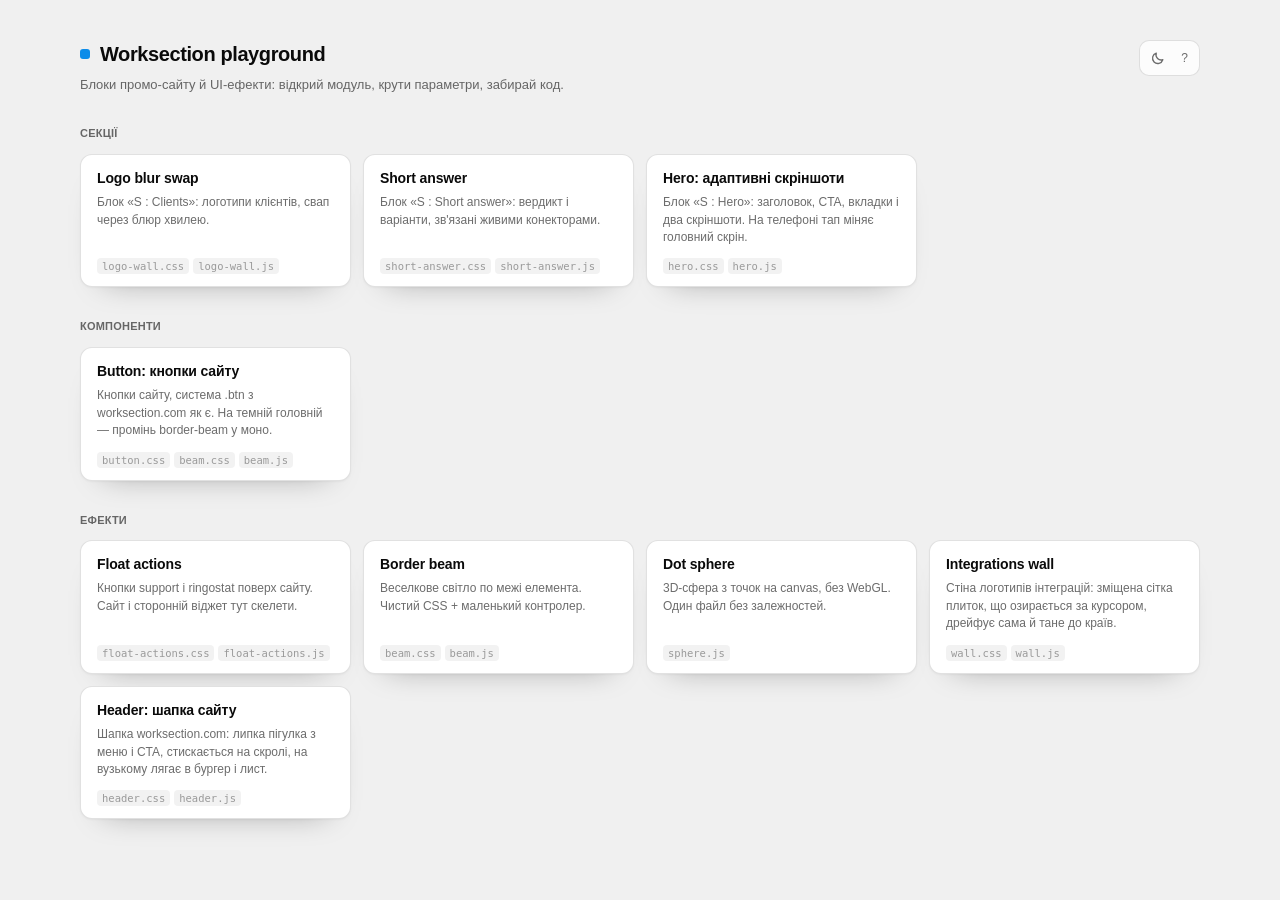
==== index.html @ 89362862 "Header: the wordmark actually gets Work Sans header.css has asked for it all along — the wordmark is" ====
<!doctype html>
<html lang="uk">
<head>
<meta charset="utf-8">
<meta name="viewport" content="width=device-width, initial-scale=1">
<title>Worksection playground</title>
<link rel="stylesheet" href="playground/shell.css">
<!-- Work Sans 600: the wordmark in the header module is set in it (--sh-font-brand).
     Loaded as print, then switched to all, so the webfont never blocks first paint. -->
<link rel="preconnect" href="https://fonts.googleapis.com">
<link rel="preconnect" href="https://fonts.gstatic.com" crossorigin>
<link rel="stylesheet" media="print" onload="this.media='all'"
      href="https://fonts.googleapis.com/css2?family=Work+Sans:wght@600&display=swap">
<script>
  // theme before first paint: the saved choice, else the system one
  try { document.documentElement.dataset.theme = localStorage.getItem('ws-playground:theme') ? JSON.parse(localStorage.getItem('ws-playground:theme')) : (matchMedia('(prefers-color-scheme: dark)').matches ? 'dark' : 'light'); }
  catch (e) { document.documentElement.dataset.theme = 'light'; }
</script>

<!-- the modules: exactly the files a site would load -->
<link rel="stylesheet" href="logo-wall/logo-wall.css">
<link rel="stylesheet" href="short-answer/short-answer.css">
<link rel="stylesheet" href="float-actions/float-actions.css">
<link rel="stylesheet" href="border-beam/beam.css">
<link rel="stylesheet" href="site-button/button.css">
<link rel="stylesheet" href="hero-section/hero.css">
<link rel="stylesheet" href="site-header/header.css">
<link rel="stylesheet" href="integrations-wall/wall.css">
</head>
<body>

<!-- home: the catalogue of modules; a module view hides it -->
<section class="home" id="home" hidden>
  <header class="home__head">
    <div>
      <span class="home__brand"><i class="mark"></i>Worksection playground</span>
      <p class="home__sub">Блоки промо-сайту й UI-ефекти: відкрий модуль, крути параметри, забирай код.</p>
    </div>
  </header>
  <div id="catalog">
    <section class="home__group" data-kind="section"><h2>Секції</h2><div class="home__grid"></div></section>
    <section class="home__group" data-kind="component"><h2>Компоненти</h2><div class="home__grid"></div></section>
    <section class="home__group" data-kind="effect"><h2>Ефекти</h2><div class="home__grid"></div></section>
  </div>
</section>

<!-- the top row over the stage: crumb on the left, tool pill in the middle, actions on the right.
     One flexible row at every width: the middle pill takes whatever the sides leave. -->
<div class="topbar" id="topbar">

<!-- crumb: back to the catalogue and a quick switch -->
<div class="crumb" id="crumb">
  <button type="button" class="crumb__home" id="btn-home" title="Каталог (H)" aria-label="Каталог">
    <svg class="i" viewBox="0 0 16 16"><path d="M2.5 7.5 8 2.5l5.5 5v6h-4v-4h-3v4h-4z"/></svg>
  </button>
  <button type="button" class="crumb__title" id="crumb-title" aria-haspopup="menu" aria-expanded="false"><span id="crumb-label"></span><svg class="i" viewBox="0 0 16 16"><path d="m4.5 6.5 3.5 3.5 3.5-3.5"/></svg></button>
  <div class="crumb__menu" id="crumb-menu" role="menu" hidden></div>
</div>

<!-- stage toolbar: one element, moved into whichever stage is on screen -->
<div class="tb" id="toolbar">
  <div class="tb__group">
    <button type="button" id="tb-play" title="Пауза / далі (Space)" aria-label="Пауза">
      <svg class="i" data-icon="pause" viewBox="0 0 16 16"><path d="M4.5 3v10M11.5 3v10"/></svg>
      <svg class="i" data-icon="play" viewBox="0 0 16 16"><path d="M4.5 3v10l8-5z"/></svg>
    </button>
  </div>
  <div class="tb__group" id="tb-rates" title="Швидкість анімацій ([ і ]). Паузи між циклами не змінюються"></div>
  <span class="tb__sep"></span>
  <span class="tb__badge" id="tb-width-badge" hidden title="Ширина рамки: введи число, тягни за краї або обери пресет"><input id="tb-width-in" type="text" inputmode="numeric" autocomplete="off" aria-label="Ширина рамки, px"> px<small hidden>auto</small></span>
  <div class="tb__group" id="tb-width" hidden></div>
  <span class="tb__sep" id="tb-width-sep" hidden></span>
  <div class="tb__group" id="tb-zooms" title="Масштаб (Z)"></div>
  <div class="tb__group">
    <button type="button" id="tb-grid" title="Сітка 8 px (G)" aria-label="Сітка"><svg class="i" viewBox="0 0 16 16"><path d="M2 5.5h12M2 10.5h12M5.5 2v12M10.5 2v12"/></svg></button>
    <button type="button" id="tb-guides" title="Центральні напрямні (L)" aria-label="Напрямні"><svg class="i" viewBox="0 0 16 16"><path d="M8 1.5v13M1.5 8h13"/><circle cx="8" cy="8" r="2.5"/></svg></button>
  </div>
  <span class="tb__fps" id="tb-fps" title="Кадрів за секунду і час кадру">— fps</span>
</div>

<div class="actions" id="actions">
  <button type="button" class="only-desktop" id="btn-panel" title="Сховати або показати панель (\)" aria-label="Панель">
    <svg class="i" viewBox="0 0 16 16"><rect x="1.5" y="2.5" width="13" height="11" rx="2"/><path d="M10 2.5v11"/></svg>
  </button>
  <button type="button" id="btn-theme" title="Світла або темна тема (T)" aria-label="Тема">
    <svg class="i" data-icon="sun" viewBox="0 0 16 16"><circle cx="8" cy="8" r="3"/><path d="M8 1v2M8 13v2M1 8h2M13 8h2M3 3l1.4 1.4M11.6 11.6 13 13M3 13l1.4-1.4M11.6 4.4 13 3"/></svg>
    <svg class="i" data-icon="moon" viewBox="0 0 16 16"><path d="M13.5 10A6 6 0 0 1 6 2.5a6 6 0 1 0 7.5 7.5z"/></svg>
  </button>
  <button type="button" id="btn-help" title="Клавіші (?)" aria-label="Клавіші">?</button>
</div>

</div><!-- /.topbar -->

<!-- keyboard cheat-sheet, pinned under the top row -->
<div class="help" id="help" hidden>
  <h3>Клавіші</h3>
  <dl>
    <dt><kbd class="k">Space</kbd></dt><dd>пауза / далі</dd>
    <dt><kbd class="k">[</kbd> <kbd class="k">]</kbd></dt><dd>повільніше / швидше</dd>
    <dt><kbd class="k">G</kbd></dt><dd>сітка 8 px</dd>
    <dt><kbd class="k">L</kbd></dt><dd>центральні напрямні</dd>
    <dt><kbd class="k">Z</kbd></dt><dd>масштаб 50 / 100 / 200 %</dd>
    <dt><kbd class="k">C</kbd></dt><dd>код</dd>
    <dt><kbd class="k">\</kbd></dt><dd>сховати панель</dd>
    <dt><kbd class="k">T</kbd></dt><dd>тема</dd>
    <dt><kbd class="k">H</kbd></dt><dd>каталог</dd>
    <dt><kbd class="k">1</kbd>…<kbd class="k">9</kbd></dt><dd>модулі</dd>
    <dt><kbd class="k">Esc</kbd></dt><dd>закрити</dd>
  </dl>
</div>

<!-- one .app per module, built by the shell -->
<div id="views"></div>

<!-- code drawer, shared by every module -->
<div class="drawer" id="drawer" hidden>
  <div class="drawer__backdrop" data-drawer-close></div>
  <div class="drawer__sheet" role="dialog" aria-modal="true" aria-label="Код блоку">
    <div class="drawer__head">
      <div class="tabs" id="drawer-tabs"></div>
      <div class="drawer__actions">
        <button type="button" id="drawer-copy">Скопіювати</button>
        <button type="button" data-drawer-close aria-label="Закрити">✕</button>
      </div>
    </div>
    <pre class="code" id="drawer-code"></pre>
    <div class="drawer__foot">
      <span id="drawer-files"></span>
      <span class="legend" id="drawer-legend" hidden><i></i>відрізняється від дефолтів</span>
      <a id="drawer-readme" target="_blank" rel="noopener">README ↗</a>
    </div>
  </div>
</div>

<script src="playground/shell.js"></script>

<!-- the modules themselves, then their playground definitions -->
<script src="logo-wall/logo-wall.js"></script>
<script src="logo-wall/playground.js"></script>
<script src="short-answer/short-answer.js"></script>
<script src="short-answer/playground.js"></script>
<script src="float-actions/float-actions.js"></script>
<script src="float-actions/playground.js"></script>
<script src="border-beam/beam.js"></script>
<script src="border-beam/playground.js"></script>
<script src="dot-sphere/sphere.js"></script>
<script src="dot-sphere/playground.js"></script>
<script src="integrations-wall/wall.js"></script>
<script src="integrations-wall/playground.js"></script>
<script src="hero-section/hero.js"></script>
<script src="hero-section/playground.js"></script>
<script src="site-header/header.js"></script>
<script src="site-header/playground.js"></script>
<script src="site-button/playground.js"></script>
</body>
</html>
---- playground/shell.css ----
/* ==========================================================================
   Playground shell. Nothing here ships with a module: the modules only know
   their own css/js, the shell only knows the contract in playground/shell.js.

   Visual language after Toolcraft (pixel-point/toolcraft, MIT): a full-bleed
   stage, a glass panel floating over it, thin 1 px sliders with a square
   thumb, 11 px uppercase section titles with their own reset, a floating
   tool pill, actions pinned to the bottom of the panel.
   ========================================================================== */

:root {
  --bg: oklch(0.985 0 0); --fg: oklch(0.145 0 0); --canvas: oklch(0.955 0 0);
  --panel: oklch(1 0 0); --glass: oklab(1 0 0 / .78); --panel-2: oklab(0.145 0 0 / .05); --panel-3: oklab(0.145 0 0 / .09);
  --line: oklab(0.145 0 0 / .12); --line-2: oklab(0.145 0 0 / .24);
  --text: oklch(0.145 0 0); --on-text: oklch(0.985 0 0); --muted: oklab(0.145 0 0 / .6); --faint: oklab(0.145 0 0 / .38);
  --accent: #0c8ce9; --warn: #b45309; --bad: #d23f3f;
  --code-bg: oklch(0.985 0 0); --code-fg: oklch(0.25 0 0); --code-hi: #fff3c4;
  --toolbar-h: 36px; --panel-w: 300px; --gutter: 12px; --radius: 10px;
  --blur: blur(40px) saturate(1.5);
  font-family: "Inter", -apple-system, BlinkMacSystemFont, "Segoe UI", Roboto, sans-serif;
  color-scheme: light;
}
:root[data-theme="dark"] {
  --bg: oklch(0.145 0 0); --fg: oklch(0.985 0 0); --canvas: oklch(0.08 0 0);
  --panel: oklch(0.26 0 0); --primary: oklab(0.985 0 0 / .12); --primary-line: oklab(0.985 0 0 / .18); --glass: oklab(0.26 0 0 / .86); --panel-2: oklab(0.985 0 0 / .05); --panel-3: oklab(0.985 0 0 / .09);
  --line: oklab(0.985 0 0 / .14); --line-2: oklab(0.985 0 0 / .26);
  --text: oklch(0.985 0 0); --on-text: oklch(0.145 0 0); --muted: oklab(0.985 0 0 / .6); --faint: oklab(0.985 0 0 / .38);
  --accent: #0c8ce9; --warn: #f0a04b; --bad: #ff6b6b;
  --code-bg: oklch(0.17 0 0); --code-fg: oklch(0.85 0 0); --code-hi: rgba(240, 170, 60, .18);
  --primary-fg: var(--text); --primary-hover: oklab(0.985 0 0 / .18);
  color-scheme: dark;
}
* { box-sizing: border-box; }
html, body { height: 100%; }
body { margin: 0; background: var(--bg); color: var(--text); font-size: 12px; line-height: 1.4; overflow: hidden; -webkit-font-smoothing: antialiased; }
/* shell primitives stop at the frame: a module's own buttons, links and inputs keep their look */
a:where(:not(.frame *)) { color: var(--accent); }
svg.i { width: 14px; height: 14px; fill: none; stroke: currentColor; stroke-width: 1.5; stroke-linecap: round; stroke-linejoin: round; display: block; flex: none; }
[hidden] { display: none !important; }

/* --- shared primitives --- */
button:where(:not(.frame *)) {
  display: inline-flex; align-items: center; justify-content: center; gap: 6px;
  height: 28px; padding: 0 10px; border-radius: 8px; cursor: pointer;
  border: 1px solid var(--line); background: var(--panel-2); color: var(--text);
  font: inherit; font-size: 12px; font-weight: 500; white-space: nowrap;
  transition: background .12s, border-color .12s, color .12s;
}
button:where(:not(.frame *)):hover { background: var(--panel-3); border-color: var(--line-2); }
button.primary { background: var(--primary, var(--text)); color: var(--primary-fg, var(--on-text)); border-color: var(--primary-line, transparent); }
button.primary:hover { background: var(--primary-hover, color-mix(in oklab, var(--text) 85%, var(--bg))); }
button.icon { width: 28px; padding: 0; color: var(--muted); }
button.icon:hover { color: var(--text); }
button.ghost { border-color: transparent; background: transparent; color: var(--muted); }
button.ghost:hover { background: var(--panel-2); color: var(--text); }
select:where(:not(.frame *)), input[type=text]:where(:not(.frame *)) {
  height: 28px; padding: 0 8px; border: 1px solid var(--line); border-radius: 8px;
  background: var(--panel-2); color: var(--text); font: inherit; font-size: 12px;
}
select:focus-visible, input:focus-visible, button:where(:not(.frame *)):focus-visible { outline: 2px solid color-mix(in oklab, var(--accent) 60%, transparent); outline-offset: 1px; }
kbd.k { display: inline-block; min-width: 18px; padding: 1px 5px; border: 1px solid var(--line-2); border-bottom-width: 2px; border-radius: 4px; font: 10.5px/14px ui-monospace, Menlo, monospace; color: var(--text); text-align: center; background: var(--panel-2); }

/* --- the top row: three glass pills over the stage, where the topbar used to be ---
   One row at every width. The sides keep their natural width, the tool pill in the
   middle takes what is left and scrolls inside itself only when even that is not
   enough — so nothing ever wraps to a second row and no control is dropped. */
.topbar {
  position: absolute; top: var(--gutter); left: var(--gutter); right: var(--gutter); z-index: 3;
  display: grid; grid-template-columns: auto minmax(0, 1fr) auto;
  align-items: center; gap: 8px; min-width: 0; pointer-events: none;
}
.topbar > * { pointer-events: auto; }
.crumb, .actions {
  height: var(--toolbar-h); padding: 0 4px; min-width: 0;
  display: flex; align-items: center; gap: 2px;
  background: var(--glass); backdrop-filter: var(--blur); -webkit-backdrop-filter: var(--blur);
  border: 1px solid var(--line); border-radius: var(--radius); box-shadow: 0 8px 24px -12px rgba(0,0,0,.35);
}
.crumb { position: relative; justify-self: start; }
.actions { justify-self: end; }
/* a long module name gives way before anything else does, and never eats
   more than a fifth of a narrow row — the tools need that space more */
#crumb-label { min-width: 0; max-width: clamp(70px, 22vw, 320px); overflow: hidden; text-overflow: ellipsis; white-space: nowrap; }
.crumb__title { min-width: 0; }
.crumb button, .actions button { height: 26px; border: 0; background: transparent; color: var(--muted); padding: 0 7px; }
.crumb button:hover, .actions button:hover { background: var(--panel-2); color: var(--text); }
.actions button.is-on { color: var(--text); background: var(--panel-2); }
.crumb__title { color: var(--text) !important; font-weight: 500; }
.crumb__title .i { width: 12px; height: 12px; color: var(--faint); }
.crumb__menu {
  position: absolute; top: calc(100% + 6px); left: 0; min-width: 160px; padding: 4px; z-index: 5;
  display: flex; flex-direction: column; gap: 1px;
  background: var(--glass); backdrop-filter: var(--blur); -webkit-backdrop-filter: var(--blur);
  border: 1px solid var(--line); border-radius: var(--radius); box-shadow: 0 12px 32px -12px rgba(0,0,0,.35);
}
.crumb__menu button { justify-content: flex-start; height: 26px; border-radius: 6px; }
.crumb__menu button.is-active { color: var(--text); background: var(--panel-2); }
.mark { display: inline-block; width: 10px; height: 10px; border-radius: 3px; background: var(--accent); }

/* --- home: the catalogue --- */
body.is-home .crumb, body.is-home .tb { display: none; }
.home { height: 100vh; overflow: auto; background: var(--canvas); padding: 40px 32px 64px; }
.home__head { max-width: 1120px; margin: 0 auto 32px; display: flex; align-items: flex-start; gap: 16px; }
.home__head .actions { position: static; margin-left: auto; box-shadow: none; }
.home__head #btn-panel { display: none; }
.home__brand { display: flex; align-items: center; gap: 10px; font-size: 20px; font-weight: 600; letter-spacing: -.02em; }
.home__sub { margin: 8px 0 0; color: var(--muted); font-size: 13px; max-width: 560px; }
#catalog { max-width: 1120px; margin: 0 auto; display: flex; flex-direction: column; gap: 32px; }
.home__group:not(:has(.card)) { display: none; }
.home__group h2 { margin: 0 0 12px; font-size: 11px; font-weight: 600; text-transform: uppercase; letter-spacing: .02em; color: var(--muted); }
.home__grid { display: grid; grid-template-columns: repeat(auto-fill, minmax(250px, 1fr)); gap: 12px; }
.card {
  display: flex; flex-direction: column; align-items: flex-start; gap: 6px; height: auto; min-height: 120px; padding: 14px 16px 12px;
  text-align: left; white-space: normal; border-radius: 12px;
  background: var(--panel); border: 1px solid var(--line); box-shadow: 0 1px 2px rgba(0,0,0,.04), 0 16px 32px -24px rgba(0,0,0,.4);
  transition: border-color .12s, transform .12s, box-shadow .12s;
}
.card:hover { background: var(--panel); border-color: var(--line-2); transform: translateY(-1px); box-shadow: 0 1px 2px rgba(0,0,0,.04), 0 24px 40px -24px rgba(0,0,0,.45); }
.card__name { font-size: 14px; font-weight: 600; letter-spacing: -.01em; color: var(--text); }
.card__sum { font-size: 12px; line-height: 1.45; color: var(--muted); }
.card__files { display: flex; flex-wrap: wrap; gap: 4px; margin-top: auto; padding-top: 6px; }
.card__files span { font: 10.5px/16px ui-monospace, Menlo, monospace; color: var(--faint); padding: 0 5px; border-radius: 4px; background: var(--panel-2); }
:root[data-theme="dark"] [data-icon="moon"], :root:not([data-theme="dark"]) [data-icon="sun"] { display: none; }

/* keyboard cheat-sheet */
.help { position: absolute; top: calc(var(--gutter) + var(--toolbar-h) + 6px); right: calc(var(--panel-w) + var(--gutter) * 2); z-index: 40; width: 260px; padding: 10px 12px; background: var(--glass); backdrop-filter: var(--blur); -webkit-backdrop-filter: var(--blur); border: 1px solid var(--line); border-radius: var(--radius); box-shadow: 0 12px 32px -12px rgba(0,0,0,.35); }
.help h3 { margin: 0 0 8px; font-size: 11px; font-weight: 600; text-transform: uppercase; letter-spacing: .02em; color: var(--muted); }
.help dl { display: grid; grid-template-columns: auto 1fr; gap: 5px 12px; margin: 0; font-size: 12px; }
.help dt { text-align: right; white-space: nowrap; }
.help dd { margin: 0; color: var(--muted); }
body.no-panel .help, body.is-home .help { right: var(--gutter); }
body.is-home .help { top: 72px; }

.app { display: grid; grid-template-columns: minmax(0, 1fr) calc(var(--panel-w) + var(--gutter)); height: 100vh; background: var(--canvas); }
body.no-panel .app { grid-template-columns: minmax(0, 1fr); }
body.no-panel .panel { display: none; }

/* --- stage: full-bleed, the tool pill floats over it, the body underneath scrolls --- */
.stage {
  position: relative; z-index: 0; isolation: isolate;
  display: flex; flex-direction: column; min-width: 0; min-height: 0; overflow: hidden;
  background: var(--canvas);
}
.stage__body {
  flex: 1 1 auto; min-height: 0; overflow: auto; overscroll-behavior: contain;
  display: flex; flex-direction: column; align-items: flex-start; gap: 24px;
  padding: calc(var(--toolbar-h) + var(--gutter) * 2) 24px 32px;
}
/* auto margins instead of justify-content: center, so an oversized (zoomed) frame can still be scrolled to its left edge */
.stage__body > :first-child { margin-top: auto; }
.stage__body > :last-child { margin-bottom: auto; }
.stage--fill .stage__body { gap: 12px; padding: calc(var(--toolbar-h) + var(--gutter) * 2) 24px 16px; }
.stage--fill .stage__body > :first-child { margin-top: 0; }
.stage--fill .stage__body > :last-child { margin-bottom: 0; }
.stage--fill .rz, .stage--fill .frame { flex: 1 1 auto; min-height: 0; display: flex; flex-direction: column; }
.stage-hint { width: 100%; color: var(--muted); font-size: 12px; text-align: center; mix-blend-mode: difference; color: rgba(255,255,255,.75); }
.stage-hint:empty { display: none; }
.frame { width: 100%; margin: 0 auto; }
/* the artboard: the module's own background, a hairline and a soft shadow, so the block reads as a thing on the canvas */
.stage__body > .rz, .stage__body > .frame {
  background: var(--stage-bg, #f5f5f5); border-radius: 12px;
  box-shadow: 0 0 0 1px var(--line), 0 24px 48px -28px rgba(0, 0, 0, .55);
}
.stage__body > .rz > .frame, .stage__body > .frame { padding-block: 32px; }
.stage__body > .rz > .frame { border-radius: inherit; overflow: clip; }
.stage--fill .stage__body > .rz, .stage--fill .stage__body > .frame { background: none; box-shadow: none; border-radius: 0; }
.stage--fill .stage__body > .rz > .frame, .stage--fill .stage__body > .frame { padding-block: 0; overflow: visible; }
/* screen overlays: 8px grid with a 64px major line, and centre guides */
.stage::before, .stage::after { content: ""; position: absolute; inset: 0; pointer-events: none; z-index: 2; display: none; }
.stage[data-grid]::before {
  display: block;
  background-image:
    linear-gradient(rgba(127,127,127,.28) 1px, transparent 1px), linear-gradient(90deg, rgba(127,127,127,.28) 1px, transparent 1px),
    linear-gradient(rgba(127,127,127,.14) 1px, transparent 1px), linear-gradient(90deg, rgba(127,127,127,.14) 1px, transparent 1px);
  background-size: 64px 64px, 64px 64px, 8px 8px, 8px 8px;
}
.stage[data-guides]::after {
  display: block;
  background-image: linear-gradient(rgba(12,140,233,.6), rgba(12,140,233,.6)), linear-gradient(90deg, rgba(12,140,233,.6), rgba(12,140,233,.6));
  background-size: 100% 1px, 1px 100%; background-position: 0 50%, 50% 0; background-repeat: no-repeat;
}

/* --- tool pill: playback, speed, frame width, zoom, overlays, fps --- */
.tb {
  justify-self: center; max-width: 100%; min-width: 0;
  display: flex; align-items: center; gap: 4px; height: var(--toolbar-h); padding: 0 6px;
  background: var(--glass); backdrop-filter: var(--blur); -webkit-backdrop-filter: var(--blur);
  border: 1px solid var(--line); border-radius: var(--radius); box-shadow: 0 8px 24px -12px rgba(0,0,0,.35);
  overflow-x: auto; scrollbar-width: none;
}
.tb::-webkit-scrollbar { display: none; }
/* when the pill scrolls, the overflowing side fades out, so it reads as "more this way" */
.tb.can-l { --tb-fade: linear-gradient(90deg, transparent 0, #000 14px); }
.tb.can-r { --tb-fade: linear-gradient(90deg, #000 calc(100% - 14px), transparent 100%); }
.tb.can-l.can-r { --tb-fade: linear-gradient(90deg, transparent 0, #000 14px, #000 calc(100% - 14px), transparent 100%); }
.tb.can-l, .tb.can-r { mask-image: var(--tb-fade); -webkit-mask-image: var(--tb-fade); }
.tb__group { flex: none; display: flex; align-items: center; gap: 1px; }
.tb button { flex: none; height: 24px; padding: 0 7px; border: 0; border-radius: 6px; background: transparent; color: var(--muted); font-size: 11px; font-variant-numeric: tabular-nums; }
.tb button:hover { color: var(--text); background: var(--panel-2); }
.tb button.is-active { background: var(--panel-3); color: var(--text); }
.tb button.is-on { color: var(--accent); }
.tb__badge { flex: none; padding: 0 8px; font-size: 11px; color: var(--text); font-variant-numeric: tabular-nums; white-space: nowrap; }
.tb__badge small { color: var(--faint); margin-left: 3px; }
/* the number is typed in place: the field looks like the text until it has focus */
.tb__badge input { height: 18px; margin: 0 1px 0 0; padding: 0 2px; border: 0; border-radius: 4px; background: none; color: inherit; font: inherit; font-variant-numeric: inherit; text-align: right; width: 4ch; field-sizing: content; min-width: 3ch; }
.tb__badge input:hover { background: var(--panel-2); }
.tb__badge input:focus-visible { outline: 1px solid var(--accent); outline-offset: 0; background: var(--panel); }
.tb__sep { flex: none; width: 1px; height: 16px; background: var(--line); margin: 0 3px; }
.tb__fps { flex: none; padding: 0 8px 0 4px; font-size: 11px; color: var(--muted); font-variant-numeric: tabular-nums; white-space: nowrap; }
.tb__fps.is-low { color: var(--bad); }
.tb__fps small { color: var(--faint); }
#tb-play [data-icon="play"] { display: none; }
body.is-paused #tb-play [data-icon="play"] { display: block; }
body.is-paused #tb-play [data-icon="pause"] { display: none; }

/* --- resizable frame: drag the edges; width presets live in the tool pill --- */
.rz { position: relative; width: 100%; max-width: var(--frame-w, 100%); margin: 0 auto; transition: max-width 600ms cubic-bezier(.22, 1, .36, 1); }
.rz.is-dragging { transition: none; }
.rz.is-fixed { outline: 1px dashed rgba(127,127,127,.6); outline-offset: 8px; }
.rz__handle { position: absolute; top: 0; bottom: 0; width: 22px; cursor: ew-resize; touch-action: none; z-index: 5; outline: 0; }
.rz__handle--l { left: -11px; } .rz__handle--r { right: -11px; }
.rz__grip {
  position: absolute; top: 50%; left: 50%; width: 4px; height: 44px; border-radius: 2px; background: rgba(127,127,127,.8);
  transform: translate(-50%, -50%); opacity: 0; transition: opacity 160ms, height 160ms;
}
.rz:hover .rz__grip { opacity: .55; }
.rz__handle:hover .rz__grip, .rz__handle:focus-visible .rz__grip, .rz.is-dragging .rz__grip { opacity: 1; height: 56px; }

/* --- panel: a glass card floating next to the stage --- */
.panel {
  margin: var(--gutter) var(--gutter) var(--gutter) 0; min-height: 0;
  display: flex; flex-direction: column; overflow: hidden;
  background: var(--glass); backdrop-filter: var(--blur); -webkit-backdrop-filter: var(--blur);
  border: 1px solid var(--line); border-radius: var(--radius); box-shadow: 0 16px 40px -20px rgba(0,0,0,.4);
}
.panel__handle { display: none; }
.panel__head { flex: none; display: flex; align-items: center; gap: 6px; height: 36px; padding: 0 6px 0 12px; border-bottom: 1px solid var(--line); }
.panel__head h1 { flex: 1 1 auto; min-width: 0; margin: 0; font-size: 12px; font-weight: 600; letter-spacing: -.01em; white-space: nowrap; overflow: hidden; text-overflow: ellipsis; }
.panel__scroll { flex: 1 1 auto; min-height: 0; overflow-y: auto; padding: 0 12px 12px; scrollbar-width: thin; scrollbar-color: var(--line-2) transparent; }
.panel .sub { color: var(--muted); margin: 10px 0 0; font-size: 12px; line-height: 1.45; }
.panel__foot { flex: none; display: flex; gap: 6px; padding: 8px; border-top: 1px solid var(--line); background: var(--glass); }
.panel__foot button { flex: 1 1 auto; }
.panel__foot .save__status { display: none; }

.group { border-top: 1px solid var(--line); padding: 10px 0 12px; }
.group:first-of-type { border-top: 0; }
.group h2 {
  display: flex; align-items: center; gap: 4px; margin: 0; height: 24px;
  font-size: 11px; font-weight: 600; text-transform: uppercase; letter-spacing: .02em; color: var(--muted); user-select: none; -webkit-user-select: none;
}
.group h2 span { flex: 1 1 auto; cursor: pointer; }
.group h2:hover span { color: var(--text); }
.group__tools { display: flex; gap: 2px; opacity: 0; transition: opacity 120ms; }
.group:hover .group__tools, .group h2:focus-within .group__tools { opacity: 1; }
.group__tools button { width: 22px; height: 22px; padding: 0; border: 0; background: transparent; color: var(--muted); border-radius: 6px; }
.group__tools button:hover { background: var(--panel-2); color: var(--text); }
.group__tools .caret svg { transition: transform 160ms; }
.group.is-collapsed .group__tools .caret svg { transform: rotate(180deg); }
.group.is-collapsed .group__tools { opacity: 1; }
.group.is-collapsed .group__tools .reset { display: none; }
.group__body { padding-top: 6px; display: flex; flex-direction: column; gap: 10px; }
.group.is-collapsed .group__body { display: none; }
.group.is-collapsed { padding-bottom: 8px; }

.field { display: grid; grid-template-columns: 1fr auto; gap: 6px 10px; align-items: center; }
.field label { font-size: 12px; font-weight: 500; color: var(--muted); }
.field output { font-size: 12px; color: var(--text); font-variant-numeric: tabular-nums; text-align: right; white-space: nowrap; }
.field select, .field input[type=color] { max-width: 168px; }
.field.inline select { justify-self: end; }
.field input[type=color] { width: 44px; height: 28px; padding: 3px; border: 1px solid var(--line); border-radius: 8px; background: var(--panel-2); cursor: pointer; }
.field .seg { grid-column: 1 / -1; }
.field .swatches { grid-column: 1 / -1; }
/* range: 1 px track, filled part in the foreground, 9 px square thumb */
.field input[type=range] {
  grid-column: 1 / -1; -webkit-appearance: none; appearance: none; width: 100%; height: 16px; margin: 0; background: transparent; cursor: pointer;
}
.field input[type=range]::-webkit-slider-runnable-track { height: 1px; background: linear-gradient(to right, var(--text) var(--fill, 0%), var(--line-2) var(--fill, 0%)); }
.field input[type=range]::-webkit-slider-thumb { -webkit-appearance: none; appearance: none; width: 9px; height: 9px; margin-top: -4px; border-radius: 2px; background: var(--text); box-shadow: 0 0 0 2px var(--panel); transition: transform 100ms; }
.field input[type=range]:hover::-webkit-slider-thumb, .field input[type=range]:active::-webkit-slider-thumb { transform: scale(1.25); }
.field input[type=range]::-moz-range-track { height: 1px; background: var(--line-2); }
.field input[type=range]::-moz-range-progress { height: 1px; background: var(--text); }
.field input[type=range]::-moz-range-thumb { width: 9px; height: 9px; border: 0; border-radius: 2px; background: var(--text); box-shadow: 0 0 0 2px var(--panel); }
.check { display: flex; align-items: center; gap: 8px; font-size: 12px; font-weight: 500; color: var(--text); cursor: pointer; }
.check input { appearance: none; -webkit-appearance: none; flex: none; width: 26px; height: 16px; margin: 0; border-radius: 8px; background: var(--line-2); position: relative; cursor: pointer; transition: background 140ms; }
.check input::after { content: ""; position: absolute; top: 2px; left: 2px; width: 12px; height: 12px; border-radius: 50%; background: var(--panel); box-shadow: 0 1px 2px rgba(0,0,0,.3); transition: transform 140ms; }
.check input:checked { background: var(--text); }
.check input:checked::after { transform: translateX(10px); }
.check label { cursor: pointer; }
.seg { display: flex; gap: 2px; padding: 2px; background: var(--panel-2); border: 1px solid var(--line); border-radius: 8px; }
.seg button { flex: 1 1 auto; height: 22px; padding: 0 8px; border: 0; border-radius: 6px; background: transparent; color: var(--muted); font-size: 11.5px; }
.seg button:hover { color: var(--text); background: transparent; }
.seg button.is-active { background: var(--panel); color: var(--text); box-shadow: 0 1px 2px rgba(0,0,0,.14), 0 0 0 1px var(--line); }
.seg--wrap { flex-wrap: wrap; }
.row-btns, .presets { display: flex; gap: 6px; flex-wrap: wrap; }
.presets button.is-active { border-color: var(--text); }
.status { font-size: 11.5px; color: var(--muted); line-height: 1.5; }
.status b { color: var(--text); font-weight: 500; }
.note { font-size: 11.5px; color: var(--faint); margin: 0; line-height: 1.5; }
.swatches { display: flex; gap: 6px; flex-wrap: wrap; }
.swatch { width: 26px; height: 26px; padding: 0; border-radius: 7px; border: 1px solid var(--line); cursor: pointer; }
.swatch:hover { transform: scale(1.08); }
.swatch.is-active { box-shadow: 0 0 0 2px var(--panel), 0 0 0 3.5px var(--text); }
.chips { grid-column: 1 / -1; display: flex; flex-wrap: wrap; gap: 4px; }
.chip { height: 22px; padding: 0 7px; gap: 5px; border-radius: 6px; font-size: 11px; font-weight: 500; color: var(--muted); background: var(--panel-2); border-color: transparent; }
.chip img { width: 12px; height: 12px; object-fit: contain; opacity: .55; }
.chip.is-active { color: var(--primary-fg, var(--on-text)); background: var(--primary, var(--text)); border-color: var(--primary-line, transparent); }
.chip.is-active img { opacity: 1; }
.chip i { font-style: normal; color: currentColor; opacity: .6; margin: 0 -2px 0 0; }
.chips__add { grid-column: 1 / -1; }
.chips__add input { width: 100%; }
.tabs { display: flex; gap: 4px; flex-wrap: wrap; }
.tabs button.is-active { background: var(--text); color: var(--on-text); border-color: transparent; }

/* save / share row */
.save { display: flex; gap: 6px; flex-wrap: wrap; align-items: center; margin: 10px 0 12px; }
.save button { flex: 1 1 auto; }
.save__status { width: 100%; font-size: 11px; color: var(--faint); line-height: 1.5; min-height: 16px; }
.save__status.is-dirty { color: var(--warn); }

/* --- code drawer over the stage --- */
.drawer { position: fixed; inset: 0; z-index: 50; display: flex; justify-content: flex-end; }
.drawer__backdrop { position: absolute; inset: 0; background: rgba(0,0,0,.4); }
.drawer__sheet {
  position: relative; width: min(780px, 100%); display: flex; flex-direction: column;
  background: var(--panel); border-left: 1px solid var(--line); box-shadow: -24px 0 48px -32px rgba(0,0,0,.5);
  animation: drawer-in 200ms cubic-bezier(.22, 1, .36, 1);
}
@keyframes drawer-in { from { transform: translateX(24px); opacity: 0; } }
.drawer__head { flex: none; display: flex; align-items: center; justify-content: space-between; gap: 12px; padding: 8px 12px; border-bottom: 1px solid var(--line); }
.drawer__actions { display: flex; gap: 6px; }
.drawer__foot { flex: none; display: flex; align-items: center; gap: 14px; flex-wrap: wrap; padding: 8px 16px; border-top: 1px solid var(--line); font-size: 11.5px; color: var(--muted); }
.drawer__foot code { font: 11px ui-monospace, Menlo, monospace; color: var(--text); }
.drawer__foot .legend { display: inline-flex; align-items: center; gap: 6px; }
.drawer__foot .legend i { width: 12px; height: 12px; border-radius: 3px; background: var(--code-hi); border: 1px solid var(--line); }
.drawer__foot a { margin-left: auto; }
pre.code {
  flex: 1 1 auto; min-height: 0; overflow: auto; margin: 0; padding: 14px 0;
  font: 12px/1.6 ui-monospace, SFMono-Regular, Menlo, monospace; background: var(--code-bg); color: var(--code-fg); tab-size: 2;
}
pre.code .ln { display: block; padding: 0 20px; white-space: pre; min-height: 1.6em; }
pre.code .ln--changed { background: var(--code-hi); }
pre.code .ln--muted { color: var(--muted); }

/* --- easing control: the field shows the curve, the popover edits it --- */
.easing { justify-content: flex-start; gap: 8px; height: 30px; padding: 0 8px; font-family: ui-monospace, Menlo, monospace; font-size: 11px; font-weight: 400; color: var(--text); }
.easing.is-open { border-color: var(--line-2); background: var(--panel-3); }
.easing__icon { width: 22px; height: 22px; flex: none; fill: none; stroke: currentColor; stroke-width: 1.5; stroke-linecap: round; overflow: visible; }
.easing code { font: inherit; }
.pop {
  position: fixed; z-index: 60; width: 232px; padding: 8px; display: flex; flex-direction: column; gap: 8px;
  background: var(--glass); backdrop-filter: var(--blur); -webkit-backdrop-filter: var(--blur);
  border: 1px solid var(--line); border-radius: var(--radius); box-shadow: 0 16px 40px -16px rgba(0,0,0,.45);
}
.ease-ed { display: block; width: 100%; height: auto; overflow: visible; touch-action: none; }
.ease-ed__box { fill: var(--panel-2); stroke: var(--line); }
.ease-ed__grid line { stroke: var(--line); }
.ease-ed__diag { stroke: var(--line-2); stroke-dasharray: 2 3; }
.ease-ed__arm { stroke: var(--accent); stroke-width: 1; opacity: .8; }
.ease-ed__curve { fill: none; stroke: var(--text); stroke-width: 2; stroke-linecap: round; }
.ease-ed__end { fill: var(--text); }
.ease-ed__pt { fill: var(--accent); stroke: var(--panel); stroke-width: 2; cursor: grab; }
.ease-ed__pt:active { cursor: grabbing; }
.ease-preview { position: relative; height: 10px; margin: 0 4px; border-top: 1px solid var(--line); }
.ease-preview i { position: absolute; top: -5px; left: 0; width: 9px; height: 9px; border-radius: 2px; background: var(--text); animation: ease-preview 1.4s infinite alternate; }
@keyframes ease-preview { to { transform: translateX(206px); } }
.ease-input { width: 100%; font-family: ui-monospace, Menlo, monospace; font-size: 11px; }
.ease-input.is-bad { border-color: var(--bad); }
.ease-presets { display: flex; flex-direction: column; gap: 4px; max-height: 220px; overflow-y: auto; scrollbar-width: thin; }
.ease-presets__cat { margin-top: 4px; font-size: 10px; font-weight: 600; text-transform: uppercase; letter-spacing: .04em; color: var(--faint); }
.ease-presets__row { display: grid; grid-template-columns: 1fr 1fr; gap: 3px; }
.ease-presets__row button { justify-content: flex-start; gap: 6px; height: 26px; padding: 0 6px; border-color: transparent; background: transparent; font-weight: 400; font-size: 11px; }
.ease-presets__row button:hover { background: var(--panel-2); }
.ease-presets__row button.is-active { background: var(--panel-3); border-color: var(--line); }
.ease-presets__row .easing__icon { width: 18px; height: 18px; color: var(--muted); }

/* --- mobile: the panel becomes a bottom sheet over the stage --- */
@media (max-width: 980px) {
  :root { --sheet-peek: 60px; --sheet-h: 50vh; --vh: 100vh; }
  @supports (height: 1dvh) { :root { --vh: 100dvh; } }
  .actions .only-desktop { display: none; }
  .app { display: block; height: var(--vh); }
  .home { height: var(--vh); padding: 24px 16px 48px; }
  .home__brand { font-size: 17px; }
  .stage { height: 100%; }
  .stage__body { gap: 16px; padding: calc(var(--toolbar-h) + var(--gutter) * 2) 16px calc(var(--sheet-peek) + 24px); }
  .stage--fill .stage__body { padding-top: calc(var(--toolbar-h) + var(--gutter) * 2); }
  .stage__body > :first-child { margin-top: 0; }
  .stage__body > :last-child { margin-bottom: 0; }
  .rz__handle { display: none; }
  .stage-hint { font-size: 11px; }
  .panel {
    position: fixed; left: 0; right: 0; bottom: 0; top: auto; z-index: 20; margin: 0;
    height: var(--sheet-h); max-height: none;
    border-left: 0; border-right: 0; border-bottom: 0; border-radius: 18px 18px 0 0;
    box-shadow: 0 -12px 40px -16px rgba(0, 0, 0, .35);
    overflow: hidden; overscroll-behavior: contain;
    transition: height 360ms cubic-bezier(.22, 1, .36, 1);
  }
  body.no-panel .panel { display: flex; }
  .panel.is-dragging { transition: none; }
  .panel__head { display: none; }
  .panel__handle {
    display: grid; grid-template-columns: 1fr auto; align-items: center; gap: 0 10px; flex: none;
    height: var(--sheet-peek); padding: 8px 12px 0; cursor: grab; touch-action: none; user-select: none; -webkit-user-select: none;
  }
  .panel__handle::before { content: ""; grid-column: 1 / -1; width: 36px; height: 4px; margin: 0 auto 8px; border-radius: 2px; background: var(--line-2); }
  .panel__title { font-size: 13px; font-weight: 600; }
  .panel__title small { font-weight: 400; color: var(--muted); margin-left: 6px; }
  .panel__expand { height: 26px; }
  .panel__scroll { padding: 0 12px 12px; -webkit-overflow-scrolling: touch; }
  body.sheet-collapsed .panel__scroll, body.sheet-collapsed .panel__foot { display: none; }
  body.sheet-collapsed { --sheet-h: var(--sheet-peek); }
  body.sheet-half { --sheet-h: 50vh; }
  body.sheet-full { --sheet-h: 92vh; }
  @supports (height: 1dvh) {
    body.sheet-half { --sheet-h: 50dvh; }
    body.sheet-full { --sheet-h: 92dvh; }
  }
  /* touch targets, and 16px in selects so iOS does not zoom the page on focus */
  .field select, .field input[type=color] { font-size: 16px; height: 36px; }
  .field input[type=range] { height: 28px; }
  button { height: 36px; }
  .tabs button, .tb button, .seg button, .group__tools button { height: 28px; }
  .drawer__sheet { width: 100%; }
  .help { right: 8px; left: 8px; width: auto; top: calc(var(--gutter) + var(--toolbar-h) + 6px); }
}

/* --- narrow: the row keeps every control, so the pure read-outs step aside --- */
@media (max-width: 720px) {
  :root { --gutter: 8px; }
  .tb__fps { display: none; }
}
---- logo-wall/logo-wall.css ----
/* ==========================================================================
   Logo wall
   Rows of client logos that swap through blur, left-to-right wave,
   smooth re-layout between breakpoints.

   Markup (created by LogoWall in logo-wall.js):
     <section class="logo-wall">
       <div class="logo-wall__inner">
         <div class="logo-wall__grid">
           <div class="logo-wall__slot"><div class="logo-wall__layer" style="--lw-w: 136"><svg>…</svg></div></div>
           …
   ========================================================================== */

.logo-wall {
  /* motion tokens, overridden from JS options */
  --lw-dur: 900ms;
  --lw-ease: cubic-bezier(.65, 0, .35, 1);
  --lw-blur: 12px;
  --lw-scale: .96;
  --lw-x-in: -12px;
  --lw-y-in: 0px;
  --lw-x-out: 12px;
  --lw-y-out: 0px;
  --lw-layout-dur: 600ms;
  --lw-layout-ease: cubic-bezier(.22, 1, .36, 1);
  --lw-color: #8a8a8a;

  /* column count per breakpoint, overridden from JS options */
  --lw-cols-desktop: 5;
  --lw-cols-tablet: 4;
  --lw-cols-mobile: 3;
  --lw-cols-small: 2;

  /* the block adapts to its own width, not the viewport */
  container-type: inline-size;
  width: 100%;
}

/* --- responsive tokens (desktop first) --------------------------------- */

.logo-wall__inner {
  --lw-cols: var(--lw-cols-desktop);
  --lw-slot-h: 64px;
  --lw-logo-scale: 1;

  max-width: 1264px;
  margin: 0 auto;
  padding: 40px 120px;
  transition: padding var(--lw-layout-dur) var(--lw-layout-ease);
}

@container (max-width: 959px) {
  .logo-wall__inner {
    --lw-cols: var(--lw-cols-tablet);
    --lw-slot-h: 56px;
    --lw-logo-scale: .88;
    padding: 32px 48px;
  }
}

@container (max-width: 599px) {
  .logo-wall__inner {
    --lw-cols: var(--lw-cols-mobile);
    --lw-slot-h: 48px;
    --lw-logo-scale: .74;
    padding: 24px 16px;
  }
}

@container (max-width: 359px) {
  .logo-wall__inner {
    --lw-cols: var(--lw-cols-small);
    --lw-slot-h: 48px;
    --lw-logo-scale: .8;
    padding: 20px 12px;
  }
}

/* --- grid ----------------------------------------------------------------
   JS sets --lw-cols-js after measuring slot positions, so the reflow can be
   animated (FLIP). --lw-cols from the container query is the target value. */

.logo-wall__grid {
  display: grid;
  grid-template-columns: repeat(var(--lw-cols-js, var(--lw-cols)), minmax(0, 1fr));
  position: relative;
  max-width: 1024px;
  margin: 0 auto;
  /* keep the height while logos load, no layout shift */
  min-height: calc(var(--lw-rows, 2) * var(--lw-slot-h));
}

.logo-wall__slot {
  position: relative;
  min-width: 0;
  height: var(--lw-slot-h);
  overflow: hidden;
  transition: height var(--lw-layout-dur) var(--lw-layout-ease);
}

/* survivors of a re-layout slide from the old cell to the new one */
.logo-wall__slot.is-moving {
  transition:
    transform var(--lw-layout-dur) var(--lw-layout-ease),
    height var(--lw-layout-dur) var(--lw-layout-ease);
}

/* slots that no longer fit: pinned at the old spot, dissolve through blur */
.logo-wall__slot.is-leaving {
  position: absolute;
  pointer-events: none;
  opacity: 0;
  filter: blur(var(--lw-blur));
  transform: scale(var(--lw-scale));
  transition:
    opacity var(--lw-layout-dur) var(--lw-layout-ease),
    filter var(--lw-layout-dur) var(--lw-layout-ease),
    transform var(--lw-layout-dur) var(--lw-layout-ease);
}

/* --- logo layers ---------------------------------------------------------
   A slot holds one layer; during a swap it briefly holds two. */

.logo-wall__layer {
  position: absolute;
  inset: 0;
  display: flex;
  align-items: center;
  justify-content: center;
  color: var(--lw-color);
  opacity: 1;
  filter: blur(0);
  transform: translate(0, 0) scale(1);
  transition:
    opacity var(--lw-dur) var(--lw-ease),
    filter var(--lw-dur) var(--lw-ease),
    transform var(--lw-dur) var(--lw-ease);
}

/* promoted to its own compositor layer only while a swap is running */
.logo-wall__layer.is-animating {
  will-change: opacity, filter, transform;
}

/* incoming logo starts here */
.logo-wall__layer.is-enter {
  opacity: 0;
  filter: blur(var(--lw-blur));
  transform: translate(var(--lw-x-in), var(--lw-y-in)) scale(var(--lw-scale));
}

/* outgoing logo ends here */
.logo-wall__layer.is-exit {
  opacity: 0;
  filter: blur(var(--lw-blur));
  transform: translate(var(--lw-x-out), var(--lw-y-out)) scale(var(--lw-scale));
}

/* each logo keeps its Figma width via --lw-w, scaled per breakpoint */
.logo-wall__layer svg {
  display: block;
  width: calc(var(--lw-w) * 1px * var(--lw-logo-scale));
  height: auto;
  max-width: 86%;
  transition: width var(--lw-layout-dur) var(--lw-layout-ease);
}

/* --- accessibility ------------------------------------------------------ */

@media (prefers-reduced-motion: reduce) {
  .logo-wall__inner,
  .logo-wall__slot,
  .logo-wall__layer,
  .logo-wall__layer svg {
    transition-duration: 0ms;
  }
  .logo-wall__layer.is-enter,
  .logo-wall__layer.is-exit,
  .logo-wall__slot.is-leaving {
    filter: none;
    transform: none;
  }
}
---- short-answer/short-answer.css ----
/* ==========================================================================
   Short answer
   Verdict box on the left, option cards on the right, joined by live
   connectors: the paths draw themselves on enter, then a pulse runs from
   the verdict to the cards. The branch to the neutral option fades out
   half way, the branch to the accent option arrives and charges the card.
   Under `stackBelow` the cards stack under the verdict and the connectors
   become a thread down the left gutter.

   Markup (created by ShortAnswer in short-answer.js):
     <section class="sa">
       <div class="sa__inner">
         <div class="sa__verdict">…</div>
         <div class="sa__options">
           <article class="sa__card sa__card--neutral">…</article>
           <article class="sa__card sa__card--accent">…</article>
         </div>
         <svg class="sa__links">
           <path class="sa__link"> <path class="sa__tail"> <path class="sa__head">  × option
   ========================================================================== */

.sa {
  /* tokens, overridden from JS options */
  --sa-accent: #429bd3;
  --sa-accent-soft: #f0fdff;
  --sa-accent-ink: #1b3e52;
  --sa-glow: 81, 181, 244;
  --sa-neutral: #1a1a1a;
  --sa-neutral-alpha: .1;
  --sa-stroke: 1.5;
  --sa-pulse-width: 2.5;
  --sa-pulse-glow: 6px;
  --sa-gap: 56px;
  --sa-ease: cubic-bezier(.22, 1, .36, 1);
  --sa-reveal-dur: 900ms;

  container-type: inline-size;
  width: 100%;
  padding: 80px 24px;
  font-family: "Inter", -apple-system, BlinkMacSystemFont, "Segoe UI", Roboto, sans-serif;
  color: rgba(0, 0, 0, .93);
}

.sa__inner {
  position: relative;
  display: grid;
  grid-template-columns: minmax(0, 1fr) minmax(0, 1fr);
  gap: var(--sa-gap);
  align-items: center;
  max-width: 1024px;
  margin: 0 auto;
}

/* --- verdict --------------------------------------------------------------- */

.sa__verdict {
  position: relative;
  padding: 32px 40px;
  border: 1.5px solid var(--sa-accent);
  border-radius: 24px;
  background: var(--sa-accent-soft);
  box-shadow: inset 0 -20px 80px -12px rgba(var(--sa-glow), .75);
  color: var(--sa-accent-ink);
  transition: box-shadow 500ms var(--sa-ease);
}
.sa__verdict.is-sending {
  box-shadow: inset 0 -20px 80px -12px rgba(var(--sa-glow), 1), 0 0 0 4px rgba(var(--sa-glow), .1);
  transition-duration: 160ms;
}
.sa__title {
  margin: 0 0 8px;
  font-size: 24px;
  line-height: 36px;
  font-weight: 600;
  mix-blend-mode: multiply;
}
.sa__text {
  margin: 0;
  font-size: 16px;
  line-height: 20px;
  opacity: .6;
}

/* --- option cards ---------------------------------------------------------- */

.sa__options {
  display: flex;
  flex-direction: column;
  gap: 20px;
  min-width: 0;
}

.sa__card {
  position: relative;
  display: flex;
  gap: 6px;
  align-items: flex-start;
  padding: 24px;
  border: 1.5px solid rgba(22, 34, 34, .09);
  border-radius: 24px;
  background: rgba(56, 56, 56, .01);
  box-shadow: inset 0 -20px 80px -12px rgba(13, 13, 13, .12);
  transition: box-shadow 500ms var(--sa-ease), border-color 500ms var(--sa-ease);
}
.sa__card--accent {
  border-color: var(--sa-accent);
  background: var(--sa-accent-soft);
  box-shadow: inset 0 -20px 80px -12px rgba(var(--sa-glow), .75);
  color: var(--sa-accent-ink);
}

/* a pulse just arrived */
.sa__card.is-charged {
  transition-duration: 160ms;
}
.sa__card--neutral.is-charged {
  border-color: rgba(22, 34, 34, .2);
  box-shadow: inset 0 -20px 80px -12px rgba(13, 13, 13, .22);
}
.sa__card--accent.is-charged {
  box-shadow: inset 0 -20px 80px -12px rgba(var(--sa-glow), 1), 0 0 0 4px rgba(var(--sa-glow), .12);
}

.sa__ico {
  flex: none;
  display: flex;
  padding: 2px;
  color: rgba(5, 5, 5, .5);
}
.sa__card--accent .sa__ico { color: #377da8; }
.sa__ico svg { display: block; width: 20px; height: 20px; }
/* chevrons nudge forward when a pulse lands */
.sa__ico svg path { transition: transform 300ms var(--sa-ease); }
.is-charged .sa__ico svg path:nth-child(1) { transform: translateX(1px); }
.is-charged .sa__ico svg path:nth-child(2) { transform: translateX(-.5px); }

.sa__body { flex: 1; min-width: 0; display: flex; flex-direction: column; gap: 8px; }

.sa__name {
  display: flex;
  align-items: center;
  gap: 8px;
  font-size: 16px;
  line-height: 20px;
  font-weight: 600;
}
.sa__desc {
  margin: 0;
  font-size: 15px;
  line-height: 20px;
  opacity: .6;
}
.sa__card--neutral .sa__desc { color: rgba(0, 0, 0, .66); opacity: 1; }

.sa__logo {
  flex: none;
  display: grid;
  place-items: center;
  width: 24px;
  height: 24px;
  border-radius: 6px;
  background: #fff;
  box-shadow: 0 0 0 1px rgba(13, 28, 20, .14), 0 1px 1px -1px rgba(10, 10, 10, .2), 0 2px 2px -1px rgba(13, 13, 13, .12);
}
.sa__logo svg { display: block; width: 16px; height: 16px; }
.sa__logo--worksection {
  background: linear-gradient(180deg, #525252 8.76%, #353535 99.9%);
  box-shadow: 0 1px 1px -1px rgba(10, 10, 10, .2), 0 1px 2px -1px rgba(13, 13, 13, .12), 0 2px 3px -1px rgba(13, 13, 13, .12);
}
.sa__logo--worksection svg { width: 18px; height: 18px; }

/* --- button with the border beam ------------------------------------------- */

.sa__btn {
  --sa-angle: 0deg;
  position: relative;
  isolation: isolate;
  overflow: hidden;
  display: inline-flex;
  align-self: flex-start;
  margin-top: 8px;
  padding: 7px 10px;
  border-radius: 10px;
  background: #1e201f;
  color: #fff;
  font-size: 13px;
  line-height: 18px;
  font-weight: 500;
  text-decoration: none;
  box-shadow: 0 0 0 1px #2d2f2e, 0 2px 2px -1px rgba(5, 20, 15, .2), 0 4px 4px -2px rgba(5, 20, 15, .2), 0 6px 8px -3px rgba(13, 28, 20, .14);
}
.sa__btn::before {
  content: "";
  position: absolute;
  inset: 0;
  z-index: -1;
  border-radius: inherit;
  padding: 1.5px;
  background: conic-gradient(from var(--sa-angle), transparent 0 62%, rgba(255, 255, 255, .95) 78%, transparent 92%);
  -webkit-mask: linear-gradient(#000 0 0) content-box, linear-gradient(#000 0 0);
  -webkit-mask-composite: xor;
  mask-composite: exclude;
}
.sa__btn::after {
  content: "";
  position: absolute;
  inset: 0;
  z-index: -1;
  border-radius: inherit;
  background: conic-gradient(from var(--sa-angle), transparent 0 66%, rgba(255, 255, 255, .22) 78%, transparent 88%);
  filter: blur(6px);
}
.sa--beam .sa__btn::before,
.sa--beam .sa__btn::after { animation: sa-beam 8s linear infinite; }
@property --sa-angle { syntax: "<angle>"; inherits: false; initial-value: 0deg; }
@keyframes sa-beam { to { --sa-angle: 360deg; } }

/* --- connectors ------------------------------------------------------------ */

.sa__links {
  position: absolute;
  inset: 0;
  width: 100%;
  height: 100%;
  overflow: visible;
  pointer-events: none;
}
.sa__links path {
  fill: none;
  stroke-linecap: round;
  stroke-linejoin: round;
}
.sa__link {
  stroke: var(--sa-neutral);
  stroke-opacity: var(--sa-neutral-alpha);
  stroke-width: var(--sa-stroke);
  transition: stroke 400ms var(--sa-ease), stroke-opacity 400ms var(--sa-ease), stroke-width 400ms var(--sa-ease);
}
.sa__link--accent { stroke: var(--sa-accent); stroke-opacity: 1; }
/* card under the pointer */
.sa__link.is-hot { stroke-opacity: .35; stroke-width: calc(var(--sa-stroke) + .5); }
.sa__link--accent.is-hot { stroke-opacity: 1; }

.sa__tail,
.sa__head {
  stroke: var(--sa-accent);
  stroke-width: var(--sa-pulse-width);
  opacity: 0;
}
.sa__tail { stroke-opacity: .35; }
.sa__head { filter: drop-shadow(0 0 var(--sa-pulse-glow) var(--sa-accent)); }
.sa__tail--neutral,
.sa__head--neutral { stroke: var(--sa-neutral); }
.sa__head--neutral { filter: none; }

/* --- reveal on enter ------------------------------------------------------- */

.sa.is-pending .sa__verdict,
.sa.is-pending .sa__card { opacity: 0; }
.sa.is-pending .sa__link { opacity: 0; }

/* --- stacked (set by JS under `stackBelow`) -------------------------------- */

.sa.is-stacked .sa__inner {
  grid-template-columns: minmax(0, 1fr);
  gap: 24px;
}
.sa.is-stacked .sa__verdict { padding: 24px; }
.sa.is-stacked .sa__title { font-size: 20px; line-height: 28px; }
.sa.is-stacked .sa__options { padding-left: 36px; }
.sa.is-stacked .sa__card { padding: 20px; }

/* --- accessibility --------------------------------------------------------- */

@media (prefers-reduced-motion: reduce) {
  .sa__verdict, .sa__card, .sa__link, .sa__ico svg path { transition: none; }
  .sa--beam .sa__btn::before, .sa--beam .sa__btn::after { animation: none; }
  .sa.is-pending .sa__verdict, .sa.is-pending .sa__card, .sa.is-pending .sa__link { opacity: 1; }
}
---- float-actions/float-actions.css ----
/* ==========================================================================
   Float actions
   Support and callback buttons floating over the site. They pop in after
   the page settles, stack into one while the visitor scrolls down, show a
   label on hover, nudge once when nobody interacts, and ride up over the
   footer so they never cover it. A click hands over to a third-party
   widget; the button shows `loading` while it loads and `active` while it
   is open (icon turns into a cross, the other buttons step aside).

   Motion system
     hover / press      200ms  in-out-cubic
     icon morph         260ms  out-quint
     stack fold         480ms  out-quint
     enter              560ms  back-out (JS, Web Animations)

   Markup (created by FloatActions in float-actions.js):
     <div class="fa">
       <div class="fa__stack">
         <div class="fa__item" data-id="support">
           <div class="fa__bubble">…<button class="fa__bubble-x"></div>
           <span class="fa__label">Chat with us</span>
           <button class="fa__btn">
             <svg class="fa__icon fa__icon--main">…<svg class="fa__icon fa__icon--close">…<span class="fa__spin">
           </button>
         </div>
         …
   ========================================================================== */

.fa {
  /* tokens, overridden from JS options */
  --fa-size: 56px;
  --fa-gap: 8px;
  --fa-right: 24px;
  --fa-bottom: 24px;
  --fa-color: #4a83f4;
  --fa-color-rgb: 74, 131, 244;
  --fa-ink: #fff;
  --fa-hover-scale: 1.05;
  --fa-peek: 6px;
  --fa-label-delay: 80ms;
  --fa-ease: cubic-bezier(.22, 1, .36, 1);
  --fa-ease-inout: cubic-bezier(.65, 0, .35, 1);
  --fa-lift: 0px;
  --fa-shadow:
    0 1px 3px -1px rgba(12, 24, 48, .2),
    0 4px 8px -3px rgba(12, 24, 48, .2),
    0 8px 14px -6px rgba(12, 24, 48, .2);
  --fa-shadow-up:
    0 1px 3px -1px rgba(12, 24, 48, .2),
    0 6px 12px -4px rgba(12, 24, 48, .22),
    0 14px 24px -8px rgba(12, 24, 48, .26);

  position: fixed;
  inset: 0;
  z-index: 1000;
  pointer-events: none;
  /* the bubble sizes against the layer, not the page */
  container-type: size;
  font-family: "Inter", -apple-system, BlinkMacSystemFont, "Segoe UI", Roboto, sans-serif;
  color: rgba(0, 0, 0, .93);
}
/* mounted inside a scrolling frame (playground) instead of the window */
.fa--absolute { position: absolute; }

.fa__stack {
  position: absolute;
  right: var(--fa-right);
  bottom: calc(var(--fa-bottom) + env(safe-area-inset-bottom, 0px));
  display: flex;
  flex-direction: column;
  align-items: flex-end;
  gap: var(--fa-gap);
  /* tracks the footer edge on every scroll frame, so no transition here */
  transform: translateY(calc(var(--fa-lift) * -1));
}

/* --- item ------------------------------------------------------------------ */

.fa__item {
  position: relative;
  z-index: 1;
  display: flex;
  align-items: center;
  justify-content: flex-end;
  transition:
    transform 480ms var(--fa-ease),
    opacity 320ms var(--fa-ease-inout),
    filter 480ms var(--fa-ease);
}
/* the bottom button is the anchor, everything tucks behind it */
.fa__item:last-child { z-index: 2; }

/* before enter, and while the enter animation runs */
.fa.is-hidden .fa__item { opacity: 0; pointer-events: none; }
.fa.is-entering .fa__item { transition: none; }

/* scrolling down: upper buttons slide behind the anchor and peek out on top */
.fa.is-folded .fa__item.is-tucked {
  z-index: 0;
  transform: translateY(calc(var(--fa-size) + var(--fa-gap) - var(--fa-peek))) scale(.86);
  filter: brightness(.82);
  pointer-events: none;
}
/* a widget is open: the other buttons step aside (whenActive: 'others') */
.fa.is-open.hide-others:not(.is-compact) .fa__item:not(.is-active),
/* or every button goes away, the widget has its own close (whenActive: 'all') */
.fa.is-open.hide-all:not(.is-compact) .fa__item,
/* compact has its own setting: mobile widgets are usually full screen */
.fa.is-open.is-compact.hide-others-compact .fa__item:not(.is-active),
.fa.is-open.is-compact.hide-all-compact .fa__item {
  opacity: 0;
  transform: translateY(12px) scale(.8);
  pointer-events: none;
}
/* an avoided element is in view and avoidMode is 'hide' */
.fa.is-away .fa__item {
  opacity: 0;
  transform: translateY(16px) scale(.6);
  pointer-events: none;
}

/* --- button ---------------------------------------------------------------- */

.fa__btn {
  position: relative;
  width: var(--fa-size);
  height: var(--fa-size);
  padding: 0;
  border: 0;
  border-radius: 50%;
  background: var(--fa-color);
  color: var(--fa-ink);
  box-shadow: var(--fa-shadow);
  cursor: pointer;
  pointer-events: auto;
  -webkit-tap-highlight-color: transparent;
  touch-action: manipulation;
  transform: scale(1);
  transition:
    transform 200ms var(--fa-ease-inout),
    box-shadow 200ms var(--fa-ease-inout);
}
@media (hover: hover) {
  .fa__btn:hover { transform: scale(var(--fa-hover-scale)); box-shadow: var(--fa-shadow-up); }
}
.fa__btn:active { transform: scale(.96); box-shadow: var(--fa-shadow); transition-duration: 80ms; }
.fa__btn:focus-visible { outline: 0; box-shadow: var(--fa-shadow), 0 0 0 3px #fff, 0 0 0 5px var(--fa-color); }

/* the nudge: one soft bounce */
.fa__btn.is-nudging { animation: fa-pop 520ms var(--fa-ease-inout); }
@keyframes fa-pop {
  0% { transform: scale(1); }
  35% { transform: scale(1.1); }
  70% { transform: scale(.97); }
  100% { transform: scale(1); }
}

.fa__icon {
  position: absolute;
  inset: 0;
  margin: auto;
  width: 50%;
  height: 50%;
  transition: transform 260ms var(--fa-ease), opacity 160ms var(--fa-ease-inout);
}
.fa__icon--close { opacity: 0; transform: rotate(-90deg) scale(.5); }
.is-active .fa__icon--main { opacity: 0; transform: rotate(90deg) scale(.5); }
.is-active .fa__icon--close { opacity: 1; transform: rotate(0) scale(1); }

/* loading: icon dims, an arc spins around the rim */
.fa__spin {
  position: absolute;
  inset: 4px;
  border-radius: 50%;
  border: 2px solid rgba(255, 255, 255, .25);
  border-top-color: #fff;
  opacity: 0;
  transition: opacity 160ms var(--fa-ease-inout);
  pointer-events: none;
}
.fa__btn.is-loading .fa__spin { opacity: 1; animation: fa-spin 800ms linear infinite; }
.fa__btn.is-loading .fa__icon--main { opacity: .4; transform: scale(.85); }
.fa__btn.is-loading { cursor: progress; }
@keyframes fa-spin { to { transform: rotate(360deg); } }

/* icon micro-motion on hover */
@media (hover: hover) {
  .fa__btn:hover .fa__icon--chat { transform: translateY(-1px); }
  .fa__btn:hover .fa__icon--phone { animation: fa-ring 600ms var(--fa-ease-inout) 1; }
}
@keyframes fa-ring {
  0%, 100% { transform: rotate(0); }
  20% { transform: rotate(-14deg); }
  40% { transform: rotate(12deg); }
  60% { transform: rotate(-8deg); }
  80% { transform: rotate(5deg); }
}

/* ripple rings for the nudge */
.fa__btn::before,
.fa__btn::after {
  content: "";
  position: absolute;
  inset: 0;
  border-radius: 50%;
  border: 2px solid var(--fa-color);
  opacity: 0;
  pointer-events: none;
}
.fa__btn.is-ringing::before { animation: fa-ripple 1400ms var(--fa-ease) 2; }
.fa__btn.is-ringing::after { animation: fa-ripple 1400ms var(--fa-ease) 2 300ms; }
@keyframes fa-ripple {
  0% { transform: scale(1); opacity: .55; }
  100% { transform: scale(1.9); opacity: 0; }
}

/* --- label (tooltip) ------------------------------------------------------- */

.fa__label {
  position: absolute;
  right: calc(100% + 14px);
  padding: 6px 10px;
  border-radius: 8px;
  background: #1e201f;
  color: #fff;
  font-size: 13px;
  line-height: 18px;
  font-weight: 500;
  white-space: nowrap;
  opacity: 0;
  transform: translateX(6px);
  transition: opacity 120ms var(--fa-ease-inout), transform 120ms var(--fa-ease-inout);
  pointer-events: none;
}
/* tail toward the button */
.fa__label::after {
  content: "";
  position: absolute;
  top: 50%;
  right: -4px;
  width: 8px;
  height: 8px;
  border-radius: 2px;
  background: inherit;
  transform: translateY(-50%) rotate(45deg);
}
@media (hover: hover) {
  .fa__item:hover .fa__label {
    opacity: 1;
    transform: translateX(0);
    transition: opacity 160ms var(--fa-ease-inout) var(--fa-label-delay), transform 240ms var(--fa-ease) var(--fa-label-delay);
  }
}
/* keyboard focus only: a tap on a touch tablet must not pin the label */
.fa__item:has(.fa__btn:focus-visible) .fa__label { opacity: 1; transform: translateX(0); }
.fa.is-open .fa__label,
.fa.is-folded .fa__label,
.fa.no-labels .fa__label,
.fa.is-compact .fa__label,
.fa__item.has-bubble .fa__label { opacity: 0; transform: translateX(6px); transition-delay: 0s; }

/* --- proactive bubble ------------------------------------------------------ */

.fa__bubble {
  position: absolute;
  right: calc(100% + 14px);
  top: 50%;
  width: max-content;
  max-width: min(260px, calc(100cqw - var(--fa-size) - var(--fa-right) - 40px));
  padding: 10px 14px;
  border-radius: 16px;
  background: #fff;
  color: rgba(0, 0, 0, .93);
  font-size: 14px;
  line-height: 20px;
  box-shadow: 0 0 0 1px rgba(13, 28, 20, .1), 0 4px 8px -3px rgba(12, 24, 48, .15), 0 12px 24px -8px rgba(12, 24, 48, .2);
  opacity: 0;
  /* centred on the button; the -50% stays in every state so only x and scale animate */
  transform: translate(8px, -50%) scale(.9);
  transform-origin: right center;
  transition: opacity 160ms var(--fa-ease-inout), transform 200ms var(--fa-ease-inout);
  pointer-events: none;
  cursor: pointer;
  touch-action: manipulation;
  -webkit-tap-highlight-color: transparent;
}
/* tail toward the button, middle of the right edge */
.fa__bubble::after {
  content: "";
  position: absolute;
  top: 50%;
  right: -5px;
  width: 9px;
  height: 9px;
  margin-top: -5px;
  border-top: 1px solid rgba(13, 28, 20, .1);
  border-right: 1px solid rgba(13, 28, 20, .1);
  border-top-right-radius: 2px;
  background: #fff;
  transform: rotate(45deg);
}
.fa__item.has-bubble .fa__bubble {
  opacity: 1;
  transform: translate(0, -50%) scale(1);
  pointer-events: auto;
  transition: opacity 200ms var(--fa-ease-inout), transform 480ms cubic-bezier(.34, 1.4, .64, 1);
}
.fa.is-open .fa__bubble,
.fa.is-folded .fa__bubble,
.fa.is-away .fa__bubble { opacity: 0; transform: translate(8px, -50%) scale(.9); pointer-events: none; }

.fa__bubble-x {
  position: absolute;
  top: -7px;
  left: -7px;
  width: 20px;
  height: 20px;
  padding: 0;
  border: 0;
  border-radius: 50%;
  background: #fff;
  color: rgba(0, 0, 0, .7);
  box-shadow: 0 0 0 1px rgba(13, 28, 20, .12), 0 2px 4px -1px rgba(12, 24, 48, .2);
  cursor: pointer;
  touch-action: manipulation;
  display: grid;
  place-items: center;
  opacity: 0;
  transform: scale(.6);
  transition: opacity 120ms var(--fa-ease-inout), transform 200ms var(--fa-ease), background-color 120ms;
}
.fa__bubble-x:hover { background: #1e201f; color: #fff; }
.fa__bubble-x svg { width: 9px; height: 9px; }
@media (hover: hover) {
  .fa__bubble:hover .fa__bubble-x { opacity: 1; transform: scale(1); }
}
@media (hover: none) {
  .fa__bubble-x { opacity: 1; transform: scale(1); }
}

/* --- compact (set by JS under `compactBelow`) ------------------------------ */

.fa.is-compact { --fa-size: 48px; --fa-right: 16px; --fa-bottom: 16px; }
.fa.is-compact .fa__bubble { max-width: calc(100cqw - var(--fa-size) - var(--fa-right) - 28px); }

/* --- accessibility --------------------------------------------------------- */

@media (prefers-reduced-motion: reduce) {
  .fa__stack, .fa__item, .fa__btn, .fa__icon, .fa__label, .fa__bubble, .fa__bubble-x, .fa__spin { transition-duration: 0ms; }
  .fa__btn.is-ringing::before, .fa__btn.is-ringing::after, .fa__btn.is-nudging, .fa__btn:hover .fa__icon--phone { animation: none; }
}
---- border-beam/beam.css ----
/* =============================================================================
   Border Beam — animated rainbow border glow.
   Pure CSS + a tiny vanilla JS controller (beam.js). No frameworks.

   Markup:
     <div class="beam" data-beam>
       <div class="beam__bloom" aria-hidden="true"></div>
       ...your content...
     </div>

   The effect is built from three stacked layers:
     ::after       – the crisp 1px stroke (conic highlight over a colour map)
     ::before      – the soft inner glow, masked by a wide conic arc
     .beam__bloom  – a blurred copy of the stroke, the "hot" core of the beam

   Everything is driven by custom properties, so the effect can be retimed or
   rethemed without touching this file.
   ============================================================================= */

/* --- animatable custom properties (registered so they can be tweened) ------- */
@property --beam-angle   { syntax: "<angle>";  inherits: true; initial-value: 0deg; }
@property --beam-opacity { syntax: "<number>"; inherits: true; initial-value: 0; }
@property --beam-x       { syntax: "<number>"; inherits: true; initial-value: 0; }
@property --beam-w       { syntax: "<number>"; inherits: true; initial-value: 1; }
@property --beam-h       { syntax: "<number>"; inherits: true; initial-value: 1; }
@property --beam-edge    { syntax: "<number>"; inherits: true; initial-value: 1; }
@property --beam-spike   { syntax: "<number>"; inherits: true; initial-value: 1; }
@property --beam-spike2  { syntax: "<number>"; inherits: true; initial-value: 1; }

/* --- host ------------------------------------------------------------------ */
.beam {
  /* geometry */
  --beam-radius: 20px;
  --beam-width: 1px;

  /* timing */
  --beam-duration: 1.96s;          /* one lap around the border            */
  --beam-direction: normal;        /* normal | reverse                     */
  --beam-fade-in: .6s;
  --beam-fade-out: .5s;

  /* shape of the travelling highlight (percent of the full lap)           */
  --beam-head: 66;                 /* where the head of the beam sits      */
  --beam-arc: 12;                  /* half-length of the visible arc       */

  /* intensity */
  --beam-strength: 1;              /* master multiplier                    */
  --beam-stroke-opacity: 1;
  --beam-inner-opacity: 1;
  --beam-bloom-opacity: 1;
  --beam-stroke-alpha: .26;        /* per-layer base weights               */
  --beam-inner-alpha: .42;
  --beam-bloom-alpha: .24;
  --beam-bloom-blur: 8px;
  --beam-inner-feather: 28px;      /* how far the inner glow reaches in    */
  /* The frame the inner glow lives in. A plain linear ramp (#fff -> transparent)
     holds a constant slope and then just stops, and the eye reads that kink as a
     straight line drawn across the box — exactly what the glow must not have.
     These stops trace a smoothstep instead: flat at both ends, steepest in the
     middle, so the reach stays the same (half the light at half the feather) and
     the glow simply has no boundary of its own anywhere inside. */
  --beam-inner-fade:
    #fff 0,
    rgba(255,255,255,.94) calc(var(--beam-inner-feather) * .15),
    rgba(255,255,255,.84) calc(var(--beam-inner-feather) * .25),
    rgba(255,255,255,.72) calc(var(--beam-inner-feather) * .35),
    rgba(255,255,255,.50) calc(var(--beam-inner-feather) * .50),
    rgba(255,255,255,.28) calc(var(--beam-inner-feather) * .65),
    rgba(255,255,255,.16) calc(var(--beam-inner-feather) * .75),
    rgba(255,255,255,.06) calc(var(--beam-inner-feather) * .85),
    transparent var(--beam-inner-feather),
    transparent calc(100% - var(--beam-inner-feather)),
    rgba(255,255,255,.06) calc(100% - var(--beam-inner-feather) * .85),
    rgba(255,255,255,.16) calc(100% - var(--beam-inner-feather) * .75),
    rgba(255,255,255,.28) calc(100% - var(--beam-inner-feather) * .65),
    rgba(255,255,255,.50) calc(100% - var(--beam-inner-feather) * .50),
    rgba(255,255,255,.72) calc(100% - var(--beam-inner-feather) * .35),
    rgba(255,255,255,.84) calc(100% - var(--beam-inner-feather) * .25),
    rgba(255,255,255,.94) calc(100% - var(--beam-inner-feather) * .15),
    #fff 100%;
  --beam-inner-shadow: .27;        /* inset white rim on the glow layer    */

  /* colour grade */
  --beam-hue-base: 0deg;
  --beam-hue-range: 30deg;         /* +/- sway of the hue cycle            */
  --beam-hue-duration: 12s;
  --beam-brightness: 1.3;
  --beam-saturate: 1.2;

  /* palette — nine blobs pinned to the edges of the box                   */
  --bc-1: rgb(255, 50, 100);
  --bc-2: rgb(40, 140, 255);
  --bc-3: rgb(50, 200, 80);
  --bc-4: rgb(30, 185, 170);
  --bc-5: rgb(100, 70, 255);
  --bc-6: rgb(40, 140, 255);
  --bc-7: rgb(255, 120, 40);
  --bc-8: rgb(240, 50, 180);
  --bc-9: rgb(180, 40, 240);

  --beam-colors:
    radial-gradient(ellipse  70px 40px at  33%  -7.4%, var(--bc-1), transparent),
    radial-gradient(ellipse  60px 35px at  12%  -5%,   var(--bc-2), transparent),
    radial-gradient(ellipse  40px 70px at 2.1%  68.3%, var(--bc-3), transparent),
    radial-gradient(ellipse  20px 35px at 2.1%  68.3%, var(--bc-4), transparent),
    radial-gradient(ellipse 180px 32px at 74.4% 100%,  var(--bc-5), transparent),
    radial-gradient(ellipse  85px 26px at  55%  100%,  var(--bc-6), transparent),
    radial-gradient(ellipse  74px 32px at 93.9%   0%,  var(--bc-7), transparent),
    radial-gradient(ellipse  26px 42px at 100%  27.1%, var(--bc-8), transparent),
    radial-gradient(ellipse  52px 48px at 100%  27.1%, var(--bc-9), transparent);

  position: relative;
  border-radius: var(--beam-radius);
  overflow: hidden;
  isolation: isolate;
}

/* the host itself carries the two driver animations: the lap + the fade */
.beam[data-active] {
  animation:
    beam-spin var(--beam-duration) linear infinite var(--beam-direction),
    beam-fade-in var(--beam-fade-in) ease forwards;
}
.beam[data-fading] {
  animation:
    beam-spin var(--beam-duration) linear infinite var(--beam-direction),
    beam-fade-out var(--beam-fade-out) ease forwards;
}

/* --- layer 2: the stroke --------------------------------------------------- */
.beam[data-active]::after,
.beam[data-fading]::after {
  content: "";
  position: absolute;
  inset: 0;
  z-index: 2;
  pointer-events: none;
  border-radius: var(--beam-radius);
  padding: var(--beam-width);
  clip-path: inset(0 round var(--beam-radius));

  background:
    conic-gradient(from var(--beam-angle),
      transparent 0%,
      transparent            calc((var(--beam-head) - var(--beam-arc)       ) * 1%),
      rgba(255,255,255,.10)  calc((var(--beam-head) - var(--beam-arc) * .75 ) * 1%),
      rgba(255,255,255,.30)  calc((var(--beam-head) - var(--beam-arc) * .50 ) * 1%),
      rgba(255,255,255,.60)  calc((var(--beam-head) - var(--beam-arc) * .25 ) * 1%),
      rgba(255,255,255,.75)  calc((var(--beam-head)                        ) * 1%),
      rgba(255,255,255,.60)  calc((var(--beam-head) + var(--beam-arc) * .25 ) * 1%),
      rgba(255,255,255,.30)  calc((var(--beam-head) + var(--beam-arc) * .50 ) * 1%),
      rgba(255,255,255,.10)  calc((var(--beam-head) + var(--beam-arc) * .75 ) * 1%),
      transparent            calc((var(--beam-head) + var(--beam-arc)       ) * 1%),
      transparent 100%),
    var(--beam-colors);

  /* keep only the ring: the full box minus its own content box */
  mask: linear-gradient(#fff 0 0) content-box, linear-gradient(#fff 0 0);
  mask-composite: exclude;

  opacity: calc(var(--beam-opacity) * var(--beam-stroke-alpha)
                * var(--beam-stroke-opacity) * var(--beam-strength));
  animation: beam-hue var(--beam-hue-duration) ease-in-out infinite;
}

/* --- layer 1: the inner glow ----------------------------------------------- */
.beam[data-active]::before,
.beam[data-fading]::before {
  content: "";
  position: absolute;
  inset: 0;
  z-index: 1;
  pointer-events: none;
  border-radius: var(--beam-radius);
  clip-path: inset(0 round var(--beam-radius));

  background: var(--beam-colors);
  box-shadow: inset 0 0 9px 1px rgba(255, 255, 255, var(--beam-inner-shadow));

  /* a wide soft arc, intersected with a frame that fades toward the middle */
  mask-image:
    conic-gradient(from var(--beam-angle),
      transparent 0%,
      transparent           calc((var(--beam-head) - var(--beam-arc) * 3.000) * 1%),
      rgba(255,255,255,.10) calc((var(--beam-head) - var(--beam-arc) * 2.500) * 1%),
      rgba(255,255,255,.35) calc((var(--beam-head) - var(--beam-arc) * 1.833) * 1%),
      #fff                  calc((var(--beam-head) - var(--beam-arc) * 1.167) * 1%),
      #fff                  calc((var(--beam-head) + var(--beam-arc) * 1.167) * 1%),
      rgba(255,255,255,.35) calc((var(--beam-head) + var(--beam-arc) * 1.667) * 1%),
      rgba(255,255,255,.10) calc((var(--beam-head) + var(--beam-arc) * 2.167) * 1%),
      transparent           calc((var(--beam-head) + var(--beam-arc) * 2.417) * 1%),
      transparent 100%),
    linear-gradient(to bottom, var(--beam-inner-fade)),
    linear-gradient(to right,  var(--beam-inner-fade));
  mask-composite: intersect, add;

  opacity: calc(var(--beam-opacity) * var(--beam-inner-alpha)
                * var(--beam-inner-opacity) * var(--beam-strength));
  animation: beam-hue var(--beam-hue-duration) ease-in-out infinite;
}

/* --- layer 3: the bloom ---------------------------------------------------- */
.beam .beam__bloom {
  display: none;
  position: absolute;
  inset: 0;
  z-index: 3;
  pointer-events: none;
  border-radius: var(--beam-radius);
  padding: var(--beam-width);
  clip-path: inset(0 round var(--beam-radius));
  opacity: 0;

  background: conic-gradient(from var(--beam-angle),
    transparent 0%,
    transparent           calc((var(--beam-head) - var(--beam-arc)       ) * 1%),
    rgba(255,255,255,.03) calc((var(--beam-head) - var(--beam-arc) * .75 ) * 1%),
    rgba(255,255,255,.08) calc((var(--beam-head) - var(--beam-arc) * .50 ) * 1%),
    rgba(255,255,255,.20) calc((var(--beam-head) - var(--beam-arc) * .33 ) * 1%),
    rgba(255,255,255,.45) calc((var(--beam-head) - var(--beam-arc) * .17 ) * 1%),
    rgba(255,255,255,.85) calc((var(--beam-head) - var(--beam-arc) * .04 ) * 1%),
    rgba(255,255,255,.85) calc((var(--beam-head) + var(--beam-arc) * .04 ) * 1%),
    rgba(255,255,255,.45) calc((var(--beam-head) + var(--beam-arc) * .17 ) * 1%),
    rgba(255,255,255,.20) calc((var(--beam-head) + var(--beam-arc) * .33 ) * 1%),
    rgba(255,255,255,.08) calc((var(--beam-head) + var(--beam-arc) * .50 ) * 1%),
    rgba(255,255,255,.03) calc((var(--beam-head) + var(--beam-arc) * .75 ) * 1%),
    transparent           calc((var(--beam-head) + var(--beam-arc)       ) * 1%),
    transparent 100%);

  mask: linear-gradient(#fff 0 0) content-box, linear-gradient(#fff 0 0);
  mask-composite: exclude;

  filter: blur(var(--beam-bloom-blur))
          brightness(var(--beam-brightness)) saturate(var(--beam-saturate));
}

.beam[data-active] .beam__bloom,
.beam[data-fading] .beam__bloom {
  display: block;
  opacity: calc(var(--beam-opacity) * var(--beam-bloom-alpha)
                * var(--beam-bloom-opacity) * var(--beam-strength));
}

/* =============================================================================
   Travel mode — the beam rides the bottom edge instead of looping the border.
   Opt in with data-mode="travel" on the host.
   ============================================================================= */
.beam[data-mode="travel"] {
  --beam-duration: 3.1s;
  --beam-breathe-duration: 4s;
  --beam-spike-duration: 4.1s;
  --beam-spike-scale: 1;
  --beam-stroke-alpha: 1.14;
  --beam-inner-alpha: .7;
  --beam-bloom-alpha: .8;
  --beam-hue-range: 13deg;
}

.beam[data-mode="travel"][data-active],
.beam[data-mode="travel"][data-fading] {
  animation:
    beam-travel     var(--beam-duration) linear infinite var(--beam-direction),
    beam-edge-fade  var(--beam-duration) linear infinite var(--beam-direction),
    beam-breathe    var(--beam-breathe-duration) ease-in-out infinite,
    beam-spike      var(--beam-spike-duration) ease-in-out infinite,
    beam-spike2     calc(var(--beam-spike-duration) * 1.29) ease-in-out infinite,
    beam-fade-in    var(--beam-fade-in) ease forwards;
}
.beam[data-mode="travel"][data-fading] {
  animation-name:
    beam-travel, beam-edge-fade, beam-breathe, beam-spike, beam-spike2, beam-fade-out;
  animation-duration:
    var(--beam-duration), var(--beam-duration), var(--beam-breathe-duration),
    var(--beam-spike-duration), calc(var(--beam-spike-duration) * 1.29), var(--beam-fade-out);
}

.beam[data-mode="travel"][data-active]::after,
.beam[data-mode="travel"][data-fading]::after {
  background:
    radial-gradient(ellipse calc(24px * var(--beam-w)) calc(28px * var(--beam-h))
      at calc(var(--beam-x) * 100%) calc(100% + 2px),
      rgba(255,255,255,.38) 0%, rgba(255,255,255,.12) 30%, transparent 65%),
    radial-gradient(ellipse calc(36px * var(--beam-w)) calc(36px * var(--beam-h)) at calc(var(--beam-x) * 100%)         calc(100% + 2px), var(--bc-1), transparent),
    radial-gradient(ellipse calc(30px * var(--beam-w)) calc(32px * var(--beam-h)) at calc(var(--beam-x) * 100% + 39px)  calc(100%),       var(--bc-4), transparent),
    radial-gradient(ellipse calc(33px * var(--beam-w)) calc(28px * var(--beam-h)) at calc(var(--beam-x) * 100% - 36px)  calc(100% + 2px), var(--bc-3), transparent),
    radial-gradient(ellipse calc(29px * var(--beam-w)) calc(34px * var(--beam-h)) at calc(var(--beam-x) * 100% - 54px)  calc(100%),       var(--bc-9), transparent),
    radial-gradient(ellipse calc(27px * var(--beam-w)) calc(30px * var(--beam-h)) at calc(var(--beam-x) * 100% + 51px)  calc(100% - 1px), var(--bc-7), transparent),
    radial-gradient(ellipse calc(36px * var(--beam-w)) calc(24px * var(--beam-h)) at calc(var(--beam-x) * 100% + 21px)  calc(100% + 1px), var(--bc-5), transparent),
    radial-gradient(ellipse calc(30px * var(--beam-w)) calc(22px * var(--beam-h)) at calc(var(--beam-x) * 100% - 21px)  calc(100%),       var(--bc-2), transparent),
    radial-gradient(ellipse calc(25px * var(--beam-w)) calc(28px * var(--beam-h)) at calc(var(--beam-x) * 100% + 66px)  calc(100% + 1px), var(--bc-8), transparent),
    radial-gradient(ellipse calc(23px * var(--beam-w)) calc(30px * var(--beam-h)) at calc(var(--beam-x) * 100% - 66px)  calc(100% - 1px), var(--bc-4), transparent);
  opacity: calc(var(--beam-opacity) * var(--beam-edge) * var(--beam-stroke-alpha)
                * var(--beam-stroke-opacity) * var(--beam-strength));
}

.beam[data-mode="travel"][data-active]::before,
.beam[data-mode="travel"][data-fading]::before {
  background:
    radial-gradient(ellipse calc(33px * var(--beam-w)) calc(30px * var(--beam-h)) at calc(var(--beam-x) * 100%)        calc(100%),       var(--bc-1), transparent),
    radial-gradient(ellipse calc(24px * var(--beam-w)) calc(26px * var(--beam-h)) at calc(var(--beam-x) * 100% + 39px) calc(100% - 3px), var(--bc-4), transparent),
    radial-gradient(ellipse calc(27px * var(--beam-w)) calc(24px * var(--beam-h)) at calc(var(--beam-x) * 100% - 36px) calc(100%),       var(--bc-3), transparent),
    radial-gradient(ellipse calc(23px * var(--beam-w)) calc(28px * var(--beam-h)) at calc(var(--beam-x) * 100% - 54px) calc(100% - 2px), var(--bc-9), transparent),
    radial-gradient(ellipse calc(24px * var(--beam-w)) calc(24px * var(--beam-h)) at calc(var(--beam-x) * 100% + 51px) calc(100% - 1px), var(--bc-7), transparent),
    radial-gradient(ellipse calc(30px * var(--beam-w)) calc(20px * var(--beam-h)) at calc(var(--beam-x) * 100% + 21px) calc(100%),       var(--bc-5), transparent),
    radial-gradient(ellipse calc(25px * var(--beam-w)) calc(18px * var(--beam-h)) at calc(var(--beam-x) * 100% - 21px) calc(100% - 2px), var(--bc-2), transparent),
    radial-gradient(ellipse calc(21px * var(--beam-w)) calc(24px * var(--beam-h)) at calc(var(--beam-x) * 100% + 66px) calc(100%),       var(--bc-8), transparent),
    radial-gradient(ellipse calc(18px * var(--beam-w)) calc(26px * var(--beam-h)) at calc(var(--beam-x) * 100% - 66px) calc(100% - 1px), var(--bc-4), transparent);
  box-shadow: inset 0 0 9px 1px rgba(255, 255, 255, calc(var(--beam-inner-shadow) * .37));
  mask-image:
    radial-gradient(ellipse calc(78px * var(--beam-w)) calc(60px * var(--beam-h)) at calc(var(--beam-x) * 100%) 100%,
      #fff 0%, rgba(255,255,255,.5) 45%, transparent 100%),
    linear-gradient(to bottom, var(--beam-inner-fade)),
    linear-gradient(to right,  var(--beam-inner-fade));
  mask-composite: intersect, add;
  opacity: calc(var(--beam-opacity) * var(--beam-edge) * var(--beam-inner-alpha)
                * var(--beam-inner-opacity) * var(--beam-strength));
}

/* the spikes: needles of colour standing on the bottom edge */
.beam[data-mode="travel"] .beam__bloom {
  padding: 0;
  mask: none;
  background:
    radial-gradient(ellipse calc(0.8px * var(--beam-spike)  * var(--beam-spike-scale)) calc(92px * var(--beam-h) * var(--beam-spike-scale)) at  8% calc(100% - 2px), var(--bc-1), var(--bc-1) 30%, transparent 88%),
    radial-gradient(ellipse calc( 10px * var(--beam-spike2) * var(--beam-spike-scale)) calc(35px * var(--beam-h) * var(--beam-spike-scale)) at 22% calc(100% - 4px), var(--bc-4), transparent 95%),
    radial-gradient(ellipse calc(  2px * (2 - var(--beam-spike))  * var(--beam-spike-scale)) calc(72px * var(--beam-h) * var(--beam-spike-scale)) at 36% calc(100% - 3px), var(--bc-5), var(--bc-5) 40%, transparent 90%),
    radial-gradient(ellipse calc( 14px * var(--beam-spike2) * var(--beam-spike-scale)) calc(28px * var(--beam-h) * var(--beam-spike-scale)) at 50% calc(100% - 2px), var(--bc-7), transparent 96%),
    radial-gradient(ellipse calc(1.2px * (2 - var(--beam-spike2)) * var(--beam-spike-scale)) calc(85px * var(--beam-h) * var(--beam-spike-scale)) at 64% calc(100% - 4px), var(--bc-3), var(--bc-3) 35%, transparent 89%),
    radial-gradient(ellipse calc(  7px * var(--beam-spike)  * var(--beam-spike-scale)) calc(45px * var(--beam-h) * var(--beam-spike-scale)) at 78% calc(100% - 2px), var(--bc-9), transparent 94%),
    radial-gradient(ellipse calc(0.6px * (2 - var(--beam-spike))  * var(--beam-spike-scale)) calc(60px * var(--beam-h) * var(--beam-spike-scale)) at 92% calc(100% - 3px), var(--bc-2), var(--bc-2) 42%, transparent 91%),
    radial-gradient(ellipse calc( 21px * var(--beam-spike)) calc(15px * var(--beam-spike2)) at calc(var(--beam-x) * 100%) calc(100% + 1px),
      rgba(255,255,255,1) 0%, rgba(255,255,255,.9) 20%, rgba(255,255,255,.5) 50%, transparent 100%),
    radial-gradient(ellipse calc(42px * var(--beam-w)) calc(40px * var(--beam-h)) at calc(var(--beam-x) * 100%) 100%,
      rgba(255,255,255,.3) 0%, rgba(255,255,255,.12) 25%, rgba(255,255,255,.03) 55%, transparent 80%);
}

.beam[data-mode="travel"][data-active] .beam__bloom,
.beam[data-mode="travel"][data-fading] .beam__bloom {
  opacity: calc(var(--beam-opacity) * var(--beam-edge) * var(--beam-bloom-alpha)
                * var(--beam-bloom-opacity) * var(--beam-strength));
  animation: beam-hue-bloom calc(var(--beam-hue-duration) * .667) ease-in-out infinite;
}

/* --- keyframes ------------------------------------------------------------- */
@keyframes beam-spin     { to   { --beam-angle: 360deg; } }
@keyframes beam-fade-in  { to   { --beam-opacity: 1; } }
@keyframes beam-fade-out { from { --beam-opacity: 1; } to { --beam-opacity: 0; } }

@keyframes beam-hue {
  0%, 100% { filter: hue-rotate(calc(var(--beam-hue-base) - var(--beam-hue-range)))
                     brightness(var(--beam-brightness)) saturate(var(--beam-saturate)); }
  50%      { filter: hue-rotate(calc(var(--beam-hue-base) + var(--beam-hue-range)))
                     brightness(var(--beam-brightness)) saturate(var(--beam-saturate)); }
}
@keyframes beam-hue-bloom {
  0%, 100% { filter: blur(var(--beam-bloom-blur))
                     hue-rotate(calc(var(--beam-hue-base) - var(--beam-hue-range) * 1.77))
                     brightness(var(--beam-brightness)) saturate(var(--beam-saturate)); }
  50%      { filter: blur(var(--beam-bloom-blur))
                     hue-rotate(calc(var(--beam-hue-base) + var(--beam-hue-range) * 1.77))
                     brightness(var(--beam-brightness)) saturate(var(--beam-saturate)); }
}

@keyframes beam-travel {
  0%   { --beam-x: .06; --beam-w: .50; }
  10%  { --beam-x: .15; --beam-w: .80; }
  20%  { --beam-x: .25; --beam-w: 1.10; }
  30%  { --beam-x: .35; --beam-w: 1.30; }
  40%  { --beam-x: .44; --beam-w: 1.45; }
  50%  { --beam-x: .50; --beam-w: 1.50; }
  60%  { --beam-x: .56; --beam-w: 1.45; }
  70%  { --beam-x: .65; --beam-w: 1.30; }
  80%  { --beam-x: .75; --beam-w: 1.10; }
  90%  { --beam-x: .85; --beam-w: .80; }
  100% { --beam-x: .94; --beam-w: .50; }
}
@keyframes beam-edge-fade {
  0%, 12.5%    { --beam-edge: 0; }
  32.5%, 67.5% { --beam-edge: 1; }
  87.5%, 100%  { --beam-edge: 0; }
}
@keyframes beam-breathe {
  0%, 100% { --beam-h: .80; }
  25%      { --beam-h: 1.25; }
  55%      { --beam-h: .85; }
  80%      { --beam-h: 1.30; }
}
@keyframes beam-spike {
  0%, 100% { --beam-spike: .80; }
  25%      { --beam-spike: 1.30; }
  50%      { --beam-spike: .90; }
  75%      { --beam-spike: 1.40; }
}
@keyframes beam-spike2 {
  0%, 100% { --beam-spike2: 1.20; }
  25%      { --beam-spike2: .70; }
  50%      { --beam-spike2: 1.40; }
  75%      { --beam-spike2: .80; }
}

/* --- pause ----------------------------------------------------------------- */
.beam[data-paused],
.beam[data-paused]::before,
.beam[data-paused]::after,
.beam[data-paused] .beam__bloom { animation-play-state: paused !important; }

/* --- accessibility --------------------------------------------------------- */
@media (prefers-reduced-motion: reduce) {
  .beam[data-reduce-motion]:not([data-force-motion]),
  .beam[data-reduce-motion]:not([data-force-motion])::before,
  .beam[data-reduce-motion]:not([data-force-motion])::after,
  .beam[data-reduce-motion]:not([data-force-motion]) .beam__bloom {
    animation-play-state: paused !important;
  }
  .beam[data-reduce-motion]:not([data-force-motion]) { --beam-opacity: 1; }
}
---- site-button/button.css ----
/* ==========================================================================
   Worksection button: a mirror of the site's .btn system, with the class
   names, the nesting and the tokens exactly as in worksection.com's CSS
   (values resolved from the live site), so the playground and the demos
   render buttons the way the site does.

   On the site none of this is needed: the classes already exist there.
   What is new is the beam variant at the bottom, .btn-beam, which puts the
   mono border light from border-beam/ on the dark button.

   Markup:
     <a class="btn btn-48 btn-primary btn-rounded" href="…"><span>Get started</span></a>
     <a class="btn btn-48 btn-secondary btn-rounded" href="…"><span>Contact sales</span></a>
     <button class="btn btn-36 btn-accent btn-rounded"><span>Book a demo</span></button>
   Sizes      btn-32 btn-36 (both 32 px) btn-40 btn-48 btn-56
   Variants   btn-primary btn-secondary btn-tertiary btn-accent btn-plain btn-white btn-ghost
   Modifiers  btn-rounded (pill) btn-invert (on dark surfaces) btn-square btn-active

   Beam (needs beam.css before this file, and beam.js):
     <a class="btn btn-48 btn-primary btn-rounded btn-beam beam" data-beam data-trigger="always" href="…"><span>Get started</span></a>
   ========================================================================== */

.btn {
  /* tokens, named as on the site */
  --font-body-semi-xs: 600 13px/18px "Inter", sans-serif;
  --font-body-med-md: 500 16px/20px "Inter", sans-serif;
  --font-body-med-lg: 500 18px/24px "Inter", sans-serif;
  --text-base-primary: #000000ed;
  --text-base-secondary: #000000a8;
  --text-base-invert-primary: #ffffff;
  --text-base-ghost: #0a0a0a33;
  --base-white-solid: #ffffff;
  --base-white-a-0: #ffffff00;
  --base-white-a-20: #ffffff33;
  --base-white-a-30: #ffffff4d;
  --base-white-a-40: #ffffff66;
  --base-white-a-50: #ffffff80;
  --base-white-a-60: #ffffff99;
  --base-greengrey-100: #eaebeb;
  --base-greengrey-150: #dddfde;
  --base-greengrey-800: #636967;
  --base-greengrey-900: #4f5452;
  --base-greengrey-950: #2d2f2e;
  --base-greengrey-990: #1e201f;
  --base-greengrey-a-100: #16222217;
  --base-greengrey-a-150: #0d1c1424;
  --base-greengrey-a-200: #05140f33;
  --base-slate-a-100: #2636360f;
  --base-slate-a-150: #0f1c2926;
  --base-slate-a-200: #080c1c30;
  --base-neutral-a-300: #0d0d0d1f;
  --base-neutral-a-400: #0a0a0a33;
  --border-mid-high: #0d1c1424;
  --border-invert-midhigh: #ffffff26;
  --border-invert-mid: #ffffff33;
  --button-accent-text: #323702;
  --button-accent-surf-default: #eef95a;
  --button-accent-surf-hover: #e6f33c;
  --button-accent-surf-press: #d4e121;
  --button-accent-outline: #b1c00c;

  box-sizing: border-box;
  display: inline-flex;            /* the site has flex; inline keeps a lone button in text flow */
  justify-content: center;
  align-items: center;
  border: 0;
  cursor: pointer;
  text-decoration: none;
  transition: background .15s, box-shadow .15s, color .15s;
  & span { white-space: nowrap; }
  & svg { flex: none; fill: currentColor; }

  /* --- sizes --- */
  &.btn-32, &.btn-36 {
    padding: 6px 8px; border-radius: 10px; height: 32px;
    & svg { width: 16px; height: 16px; }
    & span { font: var(--font-body-semi-xs); padding: 0 4px; }
    &.btn-square { width: 32px; }
  }
  &.btn-36.btn-square { width: 36px; }
  &.btn-40 {
    padding: 8px 12px; border-radius: 12px; height: 40px;
    & span { font: var(--font-body-med-md); padding: 0 8px; }
    &.btn-square { width: 40px; }
  }
  &.btn-48 {
    padding: 12px 16px; border-radius: 12px; height: 48px;
    & span { font: var(--font-body-med-lg); padding: 0 8px; }
    &.btn-square { width: 48px; }
  }
  &.btn-56 {
    padding: 12px 16px; border-radius: 14px; height: 56px;
    & span { font: var(--font-body-med-lg); padding: 0 8px; }
  }

  /* --- variants --- */
  &.btn-plain {
    color: var(--text-base-secondary); background: var(--base-white-a-0);
    &:hover { color: var(--text-base-primary); }
  }
  &.btn-accent {
    color: var(--button-accent-text); background: var(--button-accent-surf-default);
    box-shadow: 0 3px 1px -1px var(--base-white-a-50) inset, 0 -8px 28px 4px var(--base-greengrey-a-150) inset, 0 0 0 1px var(--button-accent-outline), 0 1px 2px -.5px var(--base-greengrey-a-150), 0 3px 4px -1.5px var(--base-greengrey-a-150), 0 8px 10px -4px var(--base-greengrey-a-100);
    &:hover { background: var(--button-accent-surf-hover); box-shadow: 0 0 0 1.5px var(--button-accent-surf-press), 0 1px 2px -.5px var(--base-greengrey-a-150), 0 3px 4px -1.5px var(--base-greengrey-a-150), 0 8px 10px -4px var(--base-greengrey-a-100); }
    &:active, &.btn-active { background: var(--button-accent-surf-press); box-shadow: 0 0 0 1.5px var(--button-accent-surf-press); }
  }
  &.btn-primary {
    color: var(--text-base-invert-primary); background: var(--base-greengrey-990);
    box-shadow: 0 0 0 1px var(--base-greengrey-950), 0 2px 2px -1px var(--base-greengrey-a-200), 0 4px 4px -2px var(--base-greengrey-a-200), 0 6px 8px -3px var(--base-greengrey-a-150);
    &:hover { background: var(--base-greengrey-900); box-shadow: 0 0 0 1px var(--base-greengrey-900), 0 2px 2px -1px var(--base-greengrey-a-200), 0 4px 4px -2px var(--base-greengrey-a-200), 0 6px 8px -3px var(--base-greengrey-a-150); }
    &:active, &.btn-active { background: var(--base-greengrey-800); box-shadow: 0 0 0 1px var(--base-greengrey-800); }
    &.btn-invert {
      background: var(--base-white-solid); color: var(--text-base-primary);
      box-shadow: 0 -4px 0 -1px var(--base-greengrey-a-100) inset, 0 0 0 1px var(--base-slate-a-200), 0 1px 2px -.5px var(--base-slate-a-150), 0 3px 4px -1.5px var(--base-slate-a-200), 0 8px 10px -4px var(--base-slate-a-100);
      &:hover { background: var(--base-greengrey-100); box-shadow: 0 0 0 1px var(--base-slate-a-200), 0 1px 2px -.5px var(--base-slate-a-150), 0 3px 4px -1.5px var(--base-slate-a-200), 0 8px 10px -4px var(--base-slate-a-100); }
      &:active, &.btn-active { background: var(--base-greengrey-150); box-shadow: 0 0 0 1px var(--base-slate-a-200); }
    }
  }
  &.btn-white {
    background: var(--base-white-solid); color: var(--text-base-primary);
    box-shadow: 0 0 0 1px var(--base-greengrey-a-150), 0 1px 2px -.5px var(--base-slate-a-150), 0 3px 4px -1.5px var(--base-slate-a-200), 0 8px 10px -4px var(--base-slate-a-100), 0 -4px 0 -1px var(--base-greengrey-a-100) inset;
    &:hover { background: var(--base-greengrey-100); box-shadow: 0 0 0 1px var(--base-greengrey-a-150), 0 1px 2px -.5px var(--base-slate-a-150), 0 3px 4px -1.5px var(--base-slate-a-200), 0 8px 10px -4px var(--base-slate-a-100); }
    &:active, &.btn-active { background: var(--base-greengrey-150); box-shadow: 0 0 0 1px var(--base-greengrey-a-200); }
  }
  &.btn-secondary {
    color: var(--text-base-primary); background: var(--base-greengrey-a-100); box-shadow: 0 0 0 1px var(--border-mid-high);
    &:hover { background: var(--base-greengrey-a-150); box-shadow: 0 0 0 1px var(--base-greengrey-a-150); }
    &:active, &.btn-active { background: var(--base-greengrey-a-200); box-shadow: 0 0 0 1px var(--base-greengrey-a-200); }
    &.btn-invert {
      background: var(--base-white-a-20); color: var(--text-base-invert-primary);
      box-shadow: 0 0 0 1px var(--border-invert-midhigh), 0 1px 1px -.5px var(--base-neutral-a-400), 0 4px 6px -2px var(--base-neutral-a-300), 0 2px 8px 0 var(--base-white-a-20) inset;
      &:hover { background: var(--base-white-a-30); }
      &:active, &.btn-active { background: var(--base-white-a-40); box-shadow: 0 0 0 1px var(--border-invert-mid); }
    }
  }
  &.btn-tertiary {
    color: var(--text-base-primary); background: var(--base-white-a-0); box-shadow: 0 0 0 1px var(--border-mid-high);
    &:hover { background: var(--base-greengrey-a-100); box-shadow: 0 0 0 1px var(--base-greengrey-a-100); }
    &:active, &.btn-active { background: var(--base-greengrey-a-200); box-shadow: 0 0 0 1px var(--base-greengrey-a-200); }
    &.btn-invert {
      color: var(--text-base-invert-primary); box-shadow: 0 0 0 1px var(--border-invert-midhigh);
      &:hover { background: var(--base-white-a-30); box-shadow: 0 0 0 1px var(--base-white-a-30); }
      &:active, &.btn-active { background: var(--base-white-a-60); box-shadow: 0 0 0 1px var(--base-white-a-60); }
    }
  }
  &.btn-ghost, &[disabled] {
    color: var(--text-base-ghost); background: var(--base-greengrey-a-100); box-shadow: 0 0 0 1px var(--base-greengrey-a-100);
    pointer-events: none;
  }
  &.btn-rounded { border-radius: 50px !important; }
  &:focus-visible { outline: 2px solid var(--button-accent-outline); outline-offset: 2px; }
}

/* --- beam: the mono border light (border-beam/) on the dark button ----------
   New to the site. The host classes .beam + data-beam belong to the effect, this
   modifier only tunes it: the radius follows the size, the palette is mono. */
.btn.btn-beam {
  --beam-radius: 12px;
  --beam-width: 1px;
  --beam-duration: 2.4s;
  --beam-head: 66;
  --beam-arc: 14;
  --beam-strength: .9;
  --beam-bloom-blur: 6px;
  --beam-inner-feather: 20px;
  --beam-saturate: 0;
  --beam-hue-range: 0deg;
  --beam-brightness: 1.3;
  --bc-1: #ffffff; --bc-2: #d6d6de; --bc-3: #ffffff; --bc-4: #c9c9d4; --bc-5: #e8e8ef;
  --bc-6: #ffffff; --bc-7: #d0d0d8; --bc-8: #ffffff; --bc-9: #bcbcc6;
  &.btn-32, &.btn-36 { --beam-radius: 10px; }
  &.btn-56 { --beam-radius: 14px; }
  &.btn-rounded { --beam-radius: 50px; }
}
---- hero-section/hero.css ----
/* ==========================================================================
   Hero
   Promo-site hero: headline, CTA, view tabs and two product screenshots
   (desktop + phone). Wide: the desktop screenshot sits in a frame with the
   phone overlapping its right edge. Narrow (< 640 px): both screenshots
   float in a fixed-height stage and a tap on the small one makes it the
   main one. The swap is a CSS transition on `transform` only, so it runs
   on the compositor; both pictures are laid out at their *largest* size
   and only ever scaled down, so they stay sharp.

   Breakpoints are container queries: the block adapts to the width it is
   given, not to the viewport (so it can live in a narrow column too).

   Markup (see demo.html; hero.js only flips attributes on it):
     <section class="hero" id="hero">
       <div class="hero__inner">
         <div class="hero__head">
           <a class="hero__badge">…</a>
           <h1 class="hero__title">…</h1>
           <p class="hero__lead">…</p>            or  <ul class="hero__list">…</ul>
           <div class="hero__cta"><a class="btn btn-48 btn-primary btn-rounded"><span>…</span></a><a class="btn btn-48 btn-secondary btn-rounded"><span>…</span></a></div>
           <p class="hero__note">…</p>
         </div>
         <div class="hero__view">
           <div class="hero__tabs">
             <button class="hero__arrow hero__arrow--prev">…</button>
             <div class="hero__tablist" role="tablist">
               <button class="hero__tab" role="tab" aria-selected="true" data-desktop="…" data-phone="…"><svg/>Dashboard</button>
             </div>
             <button class="hero__arrow hero__arrow--next">…</button>
           </div>
           <div class="hero__screens" data-main="desktop">
             <button class="hero__screen hero__screen--desktop" data-screen="desktop"><img …></button>
             <button class="hero__screen hero__screen--phone" data-screen="phone"><img …></button>
           </div>
         </div>
       </div>
     </section>

   Tuning: custom properties on .hero (colours, timing, and the narrow
   composition in cqw = 1 % of the block width). Override them in your CSS.
   ========================================================================== */

.hero {
  /* type & colour */
  --hero-font: "Inter", -apple-system, BlinkMacSystemFont, "Segoe UI", Roboto, sans-serif;
  --hero-font-display: "Fixel Display", "Fixel Variable", var(--hero-font);
  --hero-bg: #eaebeb;
  --hero-ink: rgba(0, 0, 0, .93);
  --hero-ink-2: rgba(0, 0, 0, .66);
  --hero-ink-3: rgba(5, 5, 5, .5);
  --hero-tint: rgba(22, 34, 34, .09);        /* frame, secondary button */
  --hero-line: rgba(13, 28, 20, .14);        /* idle tab underline */
  --hero-accent: #b1c00c;                    /* active tab underline, hint badge */
  --hero-accent-ink: #5a6204;
  --hero-accent-glow: rgba(212, 229, 98, .2);

  /* motion (hero.js writes these from its options) */
  --hero-swap: 600ms;
  --hero-ease: cubic-bezier(.22, 1, .36, 1);         /* the picture that shrinks, tab fade-in */
  --hero-ease-grow: cubic-bezier(.3, 1.2, .4, 1);    /* the picture that grows: a touch of overshoot */
  --hero-tilt: 3deg;                                 /* lean at mid-flight, 0 to switch off */
  --hero-fade: 300ms;
  --hero-perspective: 800px;                         /* entrance: depth of the lean, smaller = stronger */
  --hero-tilt-in: 12deg;                             /* entrance: the lean the stage starts from */
  --hero-fade-from: .8;                              /* entrance: the stage starts at this opacity, never 0 (see below) */
  --hero-tabs-from: .3;                              /* entrance: the tabs wait at this opacity, not hidden */
  --hero-tilt-rest: 2deg;                            /* entrance: the residual lean that settles on scroll */

  /* narrow composition, in cqw. *-w/x/y: the picture as the main one,
     *-s/tx/ty: scale and position of the same picture as the thumb */
  --hero-stage-h: 124cqw;
  --hero-desk-w: 139cqw;  --hero-desk-x: 5cqw;   --hero-desk-y: 0cqw;
  --hero-desk-s: 1;       --hero-desk-tx: 5cqw;  --hero-desk-ty: 14cqw;
  --hero-phone-w: 52cqw;  --hero-phone-x: 43cqw; --hero-phone-y: 0cqw;
  --hero-phone-s: .77;    --hero-phone-tx: 55cqw; --hero-phone-ty: 36cqw;

  position: relative;
  container-type: inline-size;
  /* the desktop screenshot bleeds past the right edge on phones */
  overflow: clip;
  background: var(--hero-bg);
  font-family: var(--hero-font);
  color: var(--hero-ink);
  -webkit-font-smoothing: antialiased;
}
.hero *, .hero *::before, .hero *::after { box-sizing: border-box; }
.hero [hidden] { display: none !important; }

/* the side padding lives here, not on .hero: a container cannot query itself */
.hero__inner {
  --hero-pad: 80px;
  max-width: 1920px;
  margin: 0 auto;
  padding: 72px var(--hero-pad) 80px;
}

/* ---------- head: badge, title, lead / list, CTA, note ---------- */
.hero__head {
  display: flex;
  flex-direction: column;
  align-items: center;
  max-width: 1024px;
  margin: 0 auto;
  text-align: center;
}
.hero__badge {
  display: inline-flex;
  align-items: center;
  gap: 8px;
  padding: 8px 12px;
  border: 1px solid rgba(36, 56, 56, .05);
  border-radius: 24px;
  background: radial-gradient(70% 140% at 4% 50%, rgba(225, 236, 9, .28), rgba(230, 243, 60, 0) 60%), var(--hero-tint);
  font-size: 15px;
  line-height: 20px;
  color: var(--hero-ink);
  text-decoration: none;
}
.hero__badge svg { width: 16px; height: 16px; flex: none; }
.hero__badge u {
  color: var(--hero-ink-2);
  text-decoration: underline;
  text-decoration-color: rgba(3, 3, 3, .6);
  text-underline-offset: 2px;
}
.hero__title {
  margin: 20px 0 0;
  font-family: var(--hero-font-display);
  font-weight: 500;
  font-size: 72px;
  line-height: 1;
  letter-spacing: -1.3px;
  font-feature-settings: "ss01", "ss02", "ss03", "ss10";
  text-wrap: balance;
  background: linear-gradient(99deg, #1e201f 50%, rgba(3, 12, 10, .62) 100%);
  -webkit-background-clip: text;
  background-clip: text;
  color: transparent;
}
.hero__lead {
  max-width: 800px;
  margin: 32px 0 0;
  font-size: 20px;
  line-height: 28px;
  color: var(--hero-ink-2);
  text-wrap: balance;
}
.hero__list {
  display: flex;
  flex-direction: column;
  gap: 8px;
  margin: 24px 0 0;
  padding: 0;
  list-style: none;
  font-size: 15px;
  line-height: 20px;
  font-weight: 500;
}
.hero__list li { display: flex; align-items: center; gap: 4px; }
.hero__list li::before {
  content: '';
  flex: none;
  width: 24px;
  height: 24px;
  background: url("data:image/svg+xml,%3Csvg xmlns='http://www.w3.org/2000/svg' viewBox='0 0 24 24'%3E%3Cpath fill='%23899506' d='M20.4 6.6a.9.9 0 0 1 0 1.3l-8.4 8.4a.9.9 0 0 1-1.3 0l-4.2-4.2a.9.9 0 0 1 1.3-1.3l3.6 3.6 7.7-7.8a.9.9 0 0 1 1.3 0Z'/%3E%3C/svg%3E") center / 24px no-repeat;
}
/* the buttons are the site's own component (.btn btn-48 btn-rounded); the hero only lays them out */
.hero__cta {
  display: flex;
  gap: 12px;
  margin-top: 40px;
}
.hero__note {
  margin: 24px 0 0;
  font-size: 15px;
  line-height: 20px;
  color: var(--hero-ink-3);
}

/* ---------- view: tabs ---------- */
.hero__view { margin-top: 56px; }
.hero__tabs {
  display: flex;
  align-items: center;
  justify-content: center;
  gap: 12px;
  max-width: 1240px;
  margin: 0 auto;
}
.hero__tablist {
  display: flex;
  flex-wrap: wrap;
  justify-content: center;
  gap: 12px;
}
.hero__tab {
  position: relative;
  display: inline-flex;
  align-items: center;
  gap: 8px;
  margin: 0;
  padding: 20px 16px;
  border: 0;
  background: none;
  font: 600 16px/20px var(--hero-font);
  color: var(--hero-ink-2);
  cursor: pointer;
  transition: color .3s;
}
.hero__tab svg { width: 24px; height: 24px; flex: none; }
.hero__tab span { white-space: nowrap; }
/* glow above the underline */
.hero__tab::before {
  content: '';
  position: absolute;
  inset: auto 0 0;
  height: 60px;
  border-radius: 0 0 2px 2px;
  background: linear-gradient(to top, var(--hero-accent-glow), rgba(225, 229, 98, 0));
  opacity: 0;
  transition: opacity .3s;
}
/* underline */
.hero__tab::after {
  content: '';
  position: absolute;
  inset: auto 0 0;
  height: 4px;
  border-radius: 4px 4px 0 0;
  background: var(--hero-line);
  transition: background .3s;
}
.hero__tab[aria-selected="true"] { color: var(--hero-accent-ink); }
.hero__tab[aria-selected="true"]::before { opacity: 1; }
.hero__tab[aria-selected="true"]::after { background: var(--hero-accent); }
.hero__tab:focus-visible { outline: 2px solid var(--hero-accent); outline-offset: -2px; border-radius: 8px; }
@media (hover: hover) {
  .hero__tab:not([aria-selected="true"]):hover { color: var(--hero-ink); }
  .hero__tab:not([aria-selected="true"]):hover::after { background: rgba(13, 28, 20, .24); }
}
.hero__arrow { display: none; }

/* ---------- view: screens, wide composition ---------- */
.hero__screens {
  position: relative;
  max-width: 1280px;
  margin: 0 auto;
  padding: 16px;
  border-radius: 24px;
  background: var(--hero-tint);
  box-shadow: inset 0 0 0 1px rgba(36, 56, 56, .05);
}
/* the button is only the hit box; radius and shadow sit on the picture, so the
   in-flight tilt (narrow composition) turns the shadow with it */
.hero__screen {
  display: block;
  margin: 0;
  padding: 0;
  border: 0;
  border-radius: 12px;
  background: none;
  /* decorative here; interactive only in the narrow composition */
  pointer-events: none;
  cursor: default;
  -webkit-tap-highlight-color: transparent;
}
/* the picture holds the frame and shadow and clips what is inside, so a blurred img
   (view change) never blurs the frame and never bleeds past the box */
.hero__screen picture { display: block; border-radius: inherit; overflow: clip; }
.hero__screen img {
  display: block;
  width: 100%;
  height: auto;
  border-radius: inherit;
  background: #fff;
}
/* the outgoing picture during a view change: a clone hero.js lays over the real one and fades out */
.hero__screen .hero__ghost {
  position: absolute;
  top: 0;
  left: 0;
  width: 100%;
  pointer-events: none;
}
/* the frame and shadow belong to the picture underneath; the layer carries only the new screen */
.hero__screen .hero__ghost { box-shadow: none; }
.hero__screen .hero__ghost img { background: none; }
.hero__screen--desktop {
  position: relative;
  width: 100%;
}
.hero__screen--desktop picture {
  box-shadow: 0 0 0 1px rgba(38, 54, 54, .06), 0 4px 4px -2px rgba(15, 28, 41, .15), 0 12px 12px -6px rgba(38, 54, 54, .06), 0 24px 24px -12px rgba(38, 54, 54, .06);
}
.hero__screen--phone {
  position: absolute;
  left: 85%;
  top: 13.5%;
  width: 21%;
  border-radius: clamp(12px, 2.2cqw, 28px);
  translate: var(--hero-fly-x) 0;
}
.hero__screen--phone picture {
  /* the first ring is the bezel */
  box-shadow: 0 0 0 clamp(3px, .47cqw, 6px) rgba(15, 28, 41, .15), 0 8px 8px -4px rgba(15, 28, 41, .15), 0 16px 16px -6px rgba(15, 28, 41, .15), 0 32px 24px -12px rgba(38, 54, 54, .06);
}
/* "tap to enlarge" badge, shown on the thumb in the narrow composition */
.hero__screen::after {
  content: '';
  position: absolute;
  top: -10px;
  right: -10px;
  width: 32px;
  height: 32px;
  border-radius: 50%;
  background: var(--hero-accent) url("data:image/svg+xml,%3Csvg xmlns='http://www.w3.org/2000/svg' viewBox='0 0 16 16' fill='none' stroke='%231e201f' stroke-width='1.6' stroke-linecap='round' stroke-linejoin='round'%3E%3Cpath d='M9.5 3H13v3.5M13 3 8.8 7.2M6.5 13H3V9.5M3 13l4.2-4.2'/%3E%3C/svg%3E") center / 16px no-repeat;
  box-shadow: 0 1px 2px rgba(0, 0, 0, .18), 0 4px 10px -2px rgba(0, 0, 0, .25);
  opacity: 0;
  transform-origin: 100% 0;
  transition: opacity var(--hero-fade);
  pointer-events: none;
}

/* ---------- laptop: the seven tabs stay on one row down to ~1000 px ---------- */
@container (max-width: 1279px) {
  .hero__inner { --hero-pad: 48px; }
  .hero__title { font-size: 60px; line-height: 64px; letter-spacing: -1.1px; }
  .hero__tablist { gap: 2px; }
  .hero__tab { padding: 16px 8px; font-size: 15px; }
}

/* ---------- tablet ---------- */
@container (max-width: 1023px) {
  .hero__inner { --hero-pad: 40px; padding-top: 56px; padding-bottom: 56px; }
  .hero__title { font-size: 52px; line-height: 56px; letter-spacing: -1px; }
  .hero__lead { font-size: 18px; line-height: 26px; }
  /* one row, always: the tabs collapse to icons and only the active one (or a hovered one)
     unfolds its label. The label stays in the DOM, so the name is still read out */
  .hero__tablist { flex-wrap: nowrap; gap: 4px; }
  .hero__tab { gap: 0; padding: 14px 10px; }
  .hero__tab span {
    max-width: 0;
    margin-left: 0;
    overflow: hidden;
    opacity: 0;
    transition: max-width .35s var(--hero-ease), margin-left .35s var(--hero-ease), opacity .25s;
  }
  .hero__tab[aria-selected="true"] span { max-width: 160px; margin-left: 8px; opacity: 1; }
  @media (hover: hover) {
    .hero__tab:hover span { max-width: 160px; margin-left: 8px; opacity: 1; }
  }
  /* less overhang, so the phone stays inside the 40 px side padding */
  .hero__screen--phone { left: 83%; }
}

/* ---------- narrow: stacked screenshots, tap to swap ---------- */
@container (max-width: 639px) {
  .hero__inner { --hero-pad: 20px; padding-top: 48px; padding-bottom: 48px; }
  .hero__head { align-items: flex-start; text-align: left; }
  /* fluid: 34 px at 320, the Figma 40 px from 390 up */
  .hero__title { margin-top: 16px; font-size: clamp(34px, 10.3cqw, 40px); line-height: 1.1; letter-spacing: 0; font-weight: 600; }
  /* the wide layout's manual line break makes no sense here */
  .hero__title br { display: none; }
  .hero__lead { margin-top: 16px; font-size: clamp(16px, 4.4cqw, 17px); line-height: 1.42; }
  .hero__list { margin-top: 16px; }
  .hero__cta { flex-wrap: wrap; width: 100%; margin-top: 32px; }
  .hero__cta > .btn { flex: 1 1 120px; padding-inline: 12px; }
  .hero__note { margin-top: 16px; }

  .hero__view { margin-top: 44px; }
  /* one tab at a time, with arrows */
  .hero__tabs { justify-content: space-between; gap: 8px; }
  .hero__tab { display: none; padding: 8px; gap: 4px; font-size: 15px; }
  .hero__tab span { max-width: none; margin-left: 0; opacity: 1; }
  .hero__tab[aria-selected="true"] { display: inline-flex; animation: hero-tab-in var(--hero-fade) var(--hero-ease) both; }
  .hero__tab::before { height: 100%; }
  .hero__tab::after { border-radius: 4px; }
  .hero__arrow {
    display: inline-flex;
    align-items: center;
    justify-content: center;
    flex: none;
    width: 40px;
    height: 40px;
    margin: 0;
    padding: 0;
    border: 1px solid transparent;
    border-radius: 12px;
    background: rgba(36, 56, 56, .05);
    color: var(--hero-ink-2);
    cursor: pointer;
    -webkit-tap-highlight-color: transparent;
  }
  .hero__arrow--next { border-color: var(--hero-tint); background: var(--hero-tint); }
  .hero__arrow svg { width: 24px; height: 24px; }

  /* the stage: full-bleed, fixed height, both pictures placed in cqw from the block's left edge */
  .hero__screens {
    --hero-swappable: 1;
    /* vertical scroll stays native, horizontal swipes go to hero.js */
    touch-action: pan-y;
    max-width: none;
    height: var(--hero-stage-h);
    margin: 28px calc(-1 * var(--hero-pad)) 0;
    padding: 0;
    border-radius: 0;
    background: none;
    box-shadow: none;
  }
  .hero__screen {
    position: absolute;
    top: 0;
    left: 0;
    transform-origin: 0 0;
    pointer-events: auto;
    cursor: pointer;
    will-change: transform;
    transition: transform var(--hero-swap) var(--hero-ease);
  }
  /* the picture that grows gets the overshoot curve, the one that shrinks the plain one;
     the timing function is read from the new state, so each side picks its own */
  .hero__screens[data-main="desktop"] .hero__screen--desktop,
  .hero__screens[data-main="phone"] .hero__screen--phone { transition-timing-function: var(--hero-ease-grow); }
  /* laid out at the main size and position; the thumb state is a transform on top of that.
     The phone is always on top: it is the physical object, the desktop thumb peeks out from under it */
  .hero__screen--desktop {
    z-index: 1;
    width: var(--hero-desk-w);
    translate: var(--hero-desk-x) var(--hero-desk-y);
    border-radius: 7px;
  }
  .hero__screen--desktop picture {
    box-shadow: 0 0 0 .6px rgba(38, 54, 54, .06), 0 2px 2px -1px rgba(15, 28, 41, .15), 0 7px 7px -3.5px rgba(38, 54, 54, .06), 0 14px 14px -7px rgba(38, 54, 54, .06);
  }
  .hero__screen--phone {
    z-index: 2;
    width: var(--hero-phone-w);
    translate: calc(var(--hero-phone-x) + var(--hero-fly-x)) var(--hero-phone-y);
    border-radius: 22px;
  }
  .hero__screen--phone picture {
    box-shadow: 0 0 0 4px rgba(15, 28, 41, .15), 0 8px 8px -4px rgba(15, 28, 41, .15), 0 16px 16px -6px rgba(15, 28, 41, .15), 0 32px 24px -12px rgba(38, 54, 54, .06);
  }
  .hero__screens[data-main="desktop"] .hero__screen--phone {
    transform: translate(calc(var(--hero-phone-tx) - var(--hero-phone-x)), calc(var(--hero-phone-ty) - var(--hero-phone-y))) scale(var(--hero-phone-s));
  }
  .hero__screens[data-main="phone"] .hero__screen--desktop {
    transform: translate(calc(var(--hero-desk-tx) - var(--hero-desk-x)), calc(var(--hero-desk-ty) - var(--hero-desk-y))) scale(var(--hero-desk-s));
  }

  /* in flight: the pictures lean into the move (the phone twice as much as the desktop)
     and the phone lifts, a soft extra shadow fades in and out. Keyframes run on the
     picture, around its centre, on top of the button's transform; two names per
     direction so a change of data-main restarts them. Gated on data-swapped, which
     hero.js sets on the first swap, so nothing moves on page load */
  .hero__screen picture { --tilt: calc(var(--hero-tilt) * .5); }
  .hero__screen--phone picture { --tilt: var(--hero-tilt); }
  .hero__screens[data-swapped][data-main="phone"] .hero__screen--phone picture,
  .hero__screens[data-swapped][data-main="phone"] .hero__screen--desktop picture { animation: hero-tilt-ccw var(--hero-swap) var(--hero-ease); }
  .hero__screens[data-swapped][data-main="desktop"] .hero__screen--phone picture,
  .hero__screens[data-swapped][data-main="desktop"] .hero__screen--desktop picture { animation: hero-tilt-cw var(--hero-swap) var(--hero-ease); }
  .hero__screen--phone::before {
    content: '';
    position: absolute;
    inset: 0;
    z-index: -1;
    border-radius: inherit;
    box-shadow: 0 48px 56px -24px rgba(15, 28, 41, .5);
    opacity: 0;
  }
  .hero__screens[data-swapped][data-main="phone"] .hero__screen--phone::before { animation: hero-lift-a var(--hero-swap) ease-in-out; }
  .hero__screens[data-swapped][data-main="desktop"] .hero__screen--phone::before { animation: hero-lift-b var(--hero-swap) ease-in-out; }
  .hero--no-lift .hero__screen--phone::before { display: none; }

  /* the badge counter-scales so it keeps its size on the thumb, and appears once the move is over.
     On the desktop thumb it sits top-left: the top-right corner is under the phone */
  .hero__screens[data-main="desktop"] .hero__screen--phone::after {
    opacity: 1;
    transform: scale(calc(1 / var(--hero-phone-s)));
    transition-delay: var(--hero-swap);
  }
  .hero__screens[data-main="phone"] .hero__screen--desktop::after {
    opacity: 1;
    left: -10px;
    right: auto;
    transform-origin: 0 0;
    transform: scale(calc(1 / var(--hero-desk-s)));
    transition-delay: var(--hero-swap);
  }
  .hero__screen:focus-visible { outline: 3px solid var(--hero-accent); outline-offset: 3px; }
}

/* the tab label slides in from the side the views move to (--hero-dir is set by hero.js) */
/* ---------- entrance ----------
   Like sketch.com: when the stage first comes into view it fades in from a lean
   (rotateX, perspective on the parent, axis through the centre, so the bottom edge
   starts towards the viewer) over 0.8 s, and the phone flies in from the right a
   beat later. hero.js runs that with WAAPI on the registered --hero-lean and
   --hero-fly-x; the phone's offset is folded into its base translate, so it never
   fights the swap transform. A small residual lean (--hero-rest) is scroll-driven
   and settles to zero as the stage moves up the viewport; without scroll timelines
   it is simply absent */
@property --hero-lean { syntax: '<angle>'; inherits: false; initial-value: 0deg; }
@property --hero-rest { syntax: '<angle>'; inherits: false; initial-value: 0deg; }
@property --hero-fly-x { syntax: '<length>'; inherits: false; initial-value: 0px; }
.hero__view { perspective: var(--hero-perspective); }
.hero__screens { --hero-lean: 0deg; --hero-rest: 0deg; transform: rotateX(calc(var(--hero-lean) + var(--hero-rest))); }
.hero__screen--phone { --hero-fly-x: 0px; }
/* Before the entrance. hero.js adds hero--entrance, then data-shown on .hero__view when it comes
   into view, so nothing is hidden without JS. The stage waits leaning and a little faded, not
   invisible: the desktop screenshot is the LCP element and Chrome only counts a painted element
   with opacity above zero, so starting from 0 would push LCP back by the whole entrance. The tabs
   wait dimmed, not hidden: they stay painted (nothing for the load metrics to wait for) and their
   ripple is a brightening, not a flash. Everything moves on opacity and transforms only: no CLS.
   None of this exists in the narrow composition: phones get the final state straight away */
@container (min-width: 640px) {
  .hero--entrance .hero__view:not([data-shown]) .hero__screens { opacity: var(--hero-fade-from); --hero-lean: var(--hero-tilt-in); }
  .hero--entrance .hero__view:not([data-shown]) .hero__tab { opacity: var(--hero-tabs-from); }
  @supports (animation-timeline: view()) {
    .hero__screens { view-timeline-name: --hero-stage; }
    .hero--entrance .hero__screens {
      animation: hero-rest linear both;
      animation-timeline: --hero-stage;
      animation-range: cover 0% cover 55%;
    }
  }
}
@keyframes hero-rest {
  from { --hero-rest: var(--hero-tilt-rest); }
  to { --hero-rest: 0deg; }
}

@keyframes hero-tab-in {
  from { opacity: .4; transform: translateX(calc(var(--hero-dir, 1) * 8px)); }
}
/* the same lean in both directions, two names so a change of data-main restarts it */
@keyframes hero-tilt-cw  { 50% { rotate: var(--tilt); } }
@keyframes hero-tilt-ccw { 50% { rotate: calc(-1 * var(--tilt)); } }
@keyframes hero-lift-a { 50% { opacity: 1; } }
@keyframes hero-lift-b { 50% { opacity: 1; } }

/* options from hero.js */
.hero--no-swap .hero__screen { pointer-events: none; cursor: default; }
.hero--no-swap .hero__screen::after,
.hero--no-hint .hero__screen::after { display: none; }

@media (prefers-reduced-motion: reduce) {
  .hero__screens, .hero__screen, .hero__screen::before, .hero__screen::after, .hero__screen picture, .hero__screen img, .hero__tab, .hero__tab::before, .hero__tab::after { transition: none; animation: none; }
}
---- site-header/header.css ----
/* ============================================================
   Site header — the worksection.com top bar
   ============================================================
   A sticky pill: brand, menu with dropdown panels, language, login and two
   CTAs. Compacts (1360 → 1024 px) once the page has scrolled, collapses to
   brand + sign-up + burger below 1240 px, and the burger opens a full-height
   sheet with the same menu. Breakpoints are container queries on the header
   itself, so the bar follows the width it is given, not the viewport.

   Markup (header.js only enhances it; without JS the bar is a static sticky
   pill with working links, no panels and no sheet):

   <header class="site-header" id="header">
     <div class="site-header__bar">
       <div class="site-header__left">
         <a class="site-header__brand" href="/"><svg …/><span>worksection</span></a>
         <nav class="site-header__menu" aria-label="…">
           <div class="site-header__group">
             <button type="button" class="site-header__item" aria-expanded="false"><span>Продукт</span><svg …/></button>
             <div class="site-header__panel"><a class="site-header__link" href="…">…</a>…</div>
           </div>
           …
           <a class="site-header__item" href="…"><span>Ціни</span></a>
         </nav>
       </div>
       <div class="site-header__actions">
         <button type="button" class="site-header__btn site-header__btn--plain site-header__lang">…</button>
         <a class="site-header__btn site-header__btn--plain" href="…"><span>Увійти</span></a>
         <a class="site-header__btn site-header__btn--accent" href="…"><span>Забронювати демо</span></a>
         <a class="site-header__btn site-header__btn--primary" href="…"><span>Реєстрація</span></a>
         <button type="button" class="site-header__burger" aria-expanded="false" aria-label="Меню"><svg …/><svg …/></button>
       </div>
     </div>
   </header>

   header.js builds .site-header__sheet (the mobile menu) from the nav and the
   actions, so the menu is written once. Everything themable sits in the
   custom properties on .site-header. */

.site-header {
  --sh-font: "Inter", -apple-system, BlinkMacSystemFont, "Segoe UI", Roboto, sans-serif;
  --sh-font-brand: "Work Sans", var(--sh-font);
  --sh-ink: rgba(0, 0, 0, .93);
  --sh-ink-2: rgba(0, 0, 0, .66);
  --sh-ink-3: rgba(5, 5, 5, .5);
  --sh-surface: rgba(255, 255, 255, .8);      /* the pill; the page shows through the blur */
  --sh-solid: #fff;
  --sh-tint: rgba(22, 34, 34, .09);           /* hover fill for menu items and links */
  --sh-accent: #eef95a;
  --sh-accent-hover: #e6f33c;
  --sh-accent-press: #d4e121;
  --sh-accent-line: #b1c00c;
  --sh-accent-ink: #323702;
  --sh-dark: #1e201f;
  --sh-dark-line: #2d2f2e;
  --sh-dark-hover: #4f5452;
  --sh-dark-press: #636967;
  --sh-shadow: 0 0 0 1px rgba(13, 28, 20, .14), 0 2px 4px -2px rgba(13, 28, 20, .14), 0 6px 12px -2px rgba(22, 34, 34, .09), 0 12px 24px -2px rgba(22, 34, 34, .09);
  --sh-width: 1360px;                         /* the pill at rest */
  --sh-width-compact: 1024px;                 /* the pill once the page has scrolled */
  --sh-radius: 48px;
  --sh-blur: 6px;
  --sh-top: 12px;                             /* gap above the pill */
  --sh-bottom: 28px;                          /* transparent strip under the pill, part of the sticky box */
  --sh-gutter: 40px;                          /* side gap when the width is tight; lives on the bar, see below */
  --sh-speed: 300ms;
  --sh-ease: cubic-bezier(0, 0, .05, 1);
  --sh-z: 50;

  position: sticky;
  top: 0;
  z-index: var(--sh-z);
  box-sizing: border-box;
  width: 100%;
  padding: var(--sh-top) 0 var(--sh-bottom);
  /* the header is the query container; queries measure its content box, so the side
     gutter is on the bar, not here, and the breakpoints read the full width */
  container-type: inline-size;
  font-family: var(--sh-font);
  color: var(--sh-ink);
  -webkit-font-smoothing: antialiased;
}
.site-header--static { position: relative; }
.site-header *, .site-header *::before, .site-header *::after { box-sizing: border-box; }

/* ---------- the pill ---------- */
.site-header__bar {
  position: relative;
  z-index: 1;
  display: flex;
  align-items: center;
  justify-content: space-between;
  gap: 8px;
  width: calc(100% - 2 * var(--sh-gutter));
  max-width: var(--sh-width);
  margin: 0 auto;
  padding: 16px;
  border-radius: var(--sh-radius);
  background: var(--sh-surface);
  box-shadow: var(--sh-shadow);
  -webkit-backdrop-filter: blur(var(--sh-blur));
  backdrop-filter: blur(var(--sh-blur));
  transition: max-width var(--sh-speed) var(--sh-ease), border-radius var(--sh-speed) var(--sh-ease), box-shadow var(--sh-speed) var(--sh-ease);
}
.site-header--compact .site-header__bar { max-width: var(--sh-width-compact); }
.site-header--compact .site-header__menu { padding-left: 8px; gap: 2px; }

.site-header__left, .site-header__actions { display: flex; align-items: center; gap: 8px; min-width: 0; }
.site-header__actions { padding-right: 2px; }

/* ---------- brand ---------- */
.site-header__brand {
  display: flex;
  align-items: center;
  gap: 12px;
  height: 36px;
  color: var(--sh-ink);
  text-decoration: none;
  transform-origin: left center;
}
.site-header__brand svg { width: 36px; height: 36px; flex: none; }
.site-header__brand span {
  font-family: var(--sh-font-brand);
  font-size: 20px;
  font-weight: 600;
  line-height: 24px;
  font-feature-settings: "calt" 0;
  white-space: nowrap;
}

/* ---------- menu ---------- */
.site-header__menu { display: flex; gap: 8px; padding-left: 28px; transition: padding var(--sh-speed) var(--sh-ease), gap var(--sh-speed) var(--sh-ease); }
.site-header__group { position: relative; display: flex; align-items: center; }
.site-header__item {
  display: inline-flex;
  align-items: center;
  justify-content: center;
  padding: 6px 8px;
  border: 0;
  border-radius: 20px;
  background: none;
  font: 500 13px/18px var(--sh-font);
  color: var(--sh-ink-2);
  text-decoration: none;
  cursor: pointer;
  transition: background .15s, color .15s;
}
.site-header__item span { padding: 0 2px; white-space: nowrap; }
.site-header__item svg { width: 16px; height: 16px; fill: var(--sh-ink-3); transition: fill .15s, rotate .2s; }
.site-header__item:hover, .site-header__item[aria-expanded="true"] { background: var(--sh-tint); color: var(--sh-ink); }
.site-header__item:hover svg, .site-header__item[aria-expanded="true"] svg { fill: var(--sh-ink); }
.site-header__item[aria-expanded="true"] svg { rotate: 180deg; }
.site-header__item:focus-visible, .site-header__btn:focus-visible, .site-header__burger:focus-visible, .site-header__link:focus-visible { outline: 2px solid var(--sh-accent-line); outline-offset: 2px; }

/* dropdown: sits under its item, opens by data-open from header.js */
.site-header__panel {
  position: absolute;
  top: calc(100% + 10px);
  left: 0;
  z-index: 2;
  min-width: 220px;
  padding: 8px;
  border-radius: 16px;
  background: var(--sh-solid);
  box-shadow: var(--sh-shadow);
  opacity: 0;
  visibility: hidden;
  translate: 0 -6px;
  transition: opacity .18s, translate .18s, visibility 0s .18s;
}
.site-header__panel::before { content: ""; position: absolute; left: 0; right: 0; top: -10px; height: 10px; } /* keeps hover alive across the gap */
.site-header__group[data-open] .site-header__panel { opacity: 1; visibility: visible; translate: 0 0; transition: opacity .18s, translate .18s; }
.site-header__link {
  display: block;
  padding: 8px 10px;
  border-radius: 10px;
  font: 500 13px/18px var(--sh-font);
  color: var(--sh-ink);
  text-decoration: none;
  white-space: nowrap;
  transition: background .12s;
}
.site-header__link:hover { background: var(--sh-tint); }
.site-header__link small { display: block; margin-top: 1px; font-size: 12px; font-weight: 400; color: var(--sh-ink-3); }

/* ---------- buttons ---------- */
.site-header__btn {
  display: inline-flex;
  align-items: center;
  justify-content: center;
  flex: none;
  height: 32px;
  padding: 6px 8px;
  border: 0;
  border-radius: 50px;
  background: none;
  font: 600 13px/18px var(--sh-font);
  color: var(--sh-ink-2);
  text-decoration: none;
  cursor: pointer;
  transition: background .15s, box-shadow .15s, color .15s;
}
.site-header__btn span { padding: 0 4px; white-space: nowrap; }
.site-header__btn svg { width: 16px; height: 16px; flex: none; fill: currentColor; }
.site-header__lang span { padding: 0; margin: 0 2px; }
.site-header__btn--plain:hover { color: var(--sh-ink); }
.site-header__btn--accent {
  color: var(--sh-accent-ink);
  background: var(--sh-accent);
  box-shadow: 0 3px 1px -1px rgba(255, 255, 255, .5) inset, 0 -8px 28px 4px rgba(13, 28, 20, .14) inset, 0 0 0 1px var(--sh-accent-line), 0 1px 2px -.5px rgba(13, 28, 20, .14), 0 3px 4px -1.5px rgba(13, 28, 20, .14), 0 8px 10px -4px rgba(22, 34, 34, .09);
}
.site-header__btn--accent:hover {
  background: var(--sh-accent-hover);
  box-shadow: 0 0 0 1.5px var(--sh-accent-press), 0 1px 2px -.5px rgba(13, 28, 20, .14), 0 3px 4px -1.5px rgba(13, 28, 20, .14), 0 8px 10px -4px rgba(22, 34, 34, .09);
}
.site-header__btn--accent:active { background: var(--sh-accent-press); box-shadow: 0 0 0 1.5px var(--sh-accent-press); }
.site-header__btn--primary {
  color: #fff;
  background: var(--sh-dark);
  box-shadow: 0 0 0 1px var(--sh-dark-line), 0 2px 2px -1px rgba(5, 20, 15, .2), 0 4px 4px -2px rgba(5, 20, 15, .2), 0 6px 8px -3px rgba(13, 28, 20, .14);
}
.site-header__btn--primary:hover { background: var(--sh-dark-hover); box-shadow: 0 0 0 1px var(--sh-dark-hover), 0 2px 2px -1px rgba(5, 20, 15, .2), 0 4px 4px -2px rgba(5, 20, 15, .2), 0 6px 8px -3px rgba(13, 28, 20, .14); }
.site-header__btn--primary:active { background: var(--sh-dark-press); box-shadow: 0 0 0 1px var(--sh-dark-press); }

/* burger: two icons, aria-expanded picks one; hidden until the menu collapses */
.site-header__burger {
  display: none;
  align-items: center;
  justify-content: center;
  flex: none;
  width: 36px;
  height: 32px;
  padding: 0;
  border: 0;
  border-radius: 50px;
  background: none;
  color: var(--sh-ink-2);
  cursor: pointer;
}
.site-header__burger svg { width: 16px; height: 16px; fill: currentColor; }
.site-header__burger svg:last-child, .site-header__burger[aria-expanded="true"] svg:first-child { display: none; }
.site-header__burger[aria-expanded="true"] svg:last-child { display: block; }

/* ---------- mobile sheet ---------- */
/* Full height under the bar; the bar itself goes flat and white while it is open.
   --sh-sheet-h is set by header.js when the page scrolls inside an element rather than the window */
.site-header__sheet {
  position: absolute;
  top: 0;
  left: 0;
  right: 0;
  z-index: 0;
  display: flex;
  flex-direction: column;
  height: var(--sh-sheet-h, 100dvh);
  padding-top: calc(var(--sh-top) + 64px);
  background: var(--sh-solid);
  overflow: hidden;
}
.site-header__sheet[hidden] { display: none; }
.site-header--open .site-header__bar { width: 100%; max-width: none; padding: 16px 20px 16px 36px; border-radius: 0; background: var(--sh-solid); box-shadow: 0 1px 0 var(--sh-tint); -webkit-backdrop-filter: none; backdrop-filter: none; }
.site-header__sheet-nav { flex: 1 1 auto; overflow-y: auto; padding: 24px 36px 60px; }
.site-header__sheet-group { padding: 12px 0; }
.site-header__sheet-item {
  display: flex;
  align-items: center;
  justify-content: space-between;
  width: 100%;
  padding: 0;
  border: 0;
  background: none;
  font: 500 18px/24px var(--sh-font);
  color: var(--sh-ink);
  text-align: left;
  text-decoration: none;
  cursor: pointer;
}
.site-header__sheet-item svg { width: 20px; height: 20px; flex: none; fill: var(--sh-ink-2); transition: rotate .2s; }
.site-header__sheet-item[aria-expanded="true"] svg { rotate: 90deg; }
.site-header__sheet-sub { display: grid; gap: 4px; padding: 12px 0 4px 12px; }
.site-header__sheet-sub[hidden] { display: none; }
.site-header__sheet-link { display: block; padding: 6px 0; font: 500 15px/20px var(--sh-font); color: var(--sh-ink-2); text-decoration: none; }
.site-header__sheet-link:hover { color: var(--sh-ink); }
.site-header__sheet-foot { display: flex; align-items: center; gap: 8px; padding: 12px 36px; background: var(--sh-solid); box-shadow: 0 -1px 0 var(--sh-tint); }
.site-header__sheet-foot .site-header__btn--accent { margin-left: auto; }

/* ---------- widths ---------- */
/* Below 1240 px the menu and the secondary actions leave the bar: brand, sign-up and the
   burger stay, and the pill narrows to 566 px. Below 620 px it takes the width minus 20 px
   a side; below 470 px the brand shrinks to 80 % */
@container (max-width: 1239px) {
  .site-header__menu { display: none; }
  .site-header__actions > :not(.site-header__btn--primary):not(.site-header__burger) { display: none; }
  .site-header__burger { display: inline-flex; }
  .site-header__bar { max-width: 566px; }
  .site-header--open .site-header__bar { max-width: none; }
}
@container (max-width: 619px) {
  .site-header__bar { --sh-gutter: 20px; max-width: none; }
}
@container (max-width: 469px) {
  .site-header__brand { scale: .8; }
}

@media (prefers-reduced-motion: reduce) {
  .site-header__bar, .site-header__menu, .site-header__panel, .site-header__item svg, .site-header__sheet-item svg { transition: none; }
}
---- integrations-wall/wall.css ----
/* Integrations wall: the box, the moving sheet and the tiles.
   wall.js writes --iw-* on the box and --x/--y on every tile; everything
   visual lives here, so a site restyles the tiles without touching the JS. */
.iwall {
  --iw-tile: 64px;
  --iw-radius: 12px;
  --iw-logo: 28px;
  --iw-hover: 1.1;
  --iw-surface: #fff;                       /* tile */
  --iw-shadow: 0 1px 2px rgba(20, 20, 20, .04), 0 0 0 1px rgba(20, 20, 20, .04);
  --iw-mx: 50%; --iw-my: 53%;               /* mask centre */
  --iw-rx: 60%; --iw-ry: 55%;               /* mask radii */
  --iw-solid: 50%;                          /* mask: fully visible up to here, then the fade */
  --iw-fade: #f4f2f0;                       /* the colour the edges fade into; wall.js sets it to the background behind the box */

  position: relative;
  overflow: hidden;
  touch-action: pan-y;
  user-select: none;
  -webkit-user-select: none;
}
/* the fade is a static gradient of the background colour laid over the moving sheet, not a mask-image:
   a mask on the box would re-rasterise every logo on every frame */
.iwall::after {
  content: "";
  position: absolute;
  inset: 0;
  z-index: 2;
  pointer-events: none;
  background: radial-gradient(ellipse var(--iw-rx) var(--iw-ry) at var(--iw-mx) var(--iw-my), transparent var(--iw-solid), color-mix(in srgb, var(--iw-fade) 88%, transparent) 82%, var(--iw-fade) 100%);
}
.iwall--no-mask::after { display: none; }

/* the sheet is centred in the box; wall.js adds the pan on top of the centring */
.iwall__sheet {
  position: absolute;
  left: 50%;
  top: 50%;
  translate: -50% -50%;
  will-change: transform;
}

.iwall__tile {
  position: absolute;
  left: 0;
  top: 0;
  width: var(--iw-tile);
  height: var(--iw-tile);
  margin: 0;
  display: grid;
  place-items: center;
  border-radius: var(--iw-radius);
  background: var(--iw-surface);
  box-shadow: var(--iw-shadow);
  translate: var(--x, 0px) var(--y, 0px);
  transition: scale .25s cubic-bezier(.22, 1, .36, 1), box-shadow .25s;
}
.iwall__tile:hover {
  scale: var(--iw-hover);
  box-shadow: 0 6px 16px -6px rgba(20, 20, 20, .18), 0 0 0 1px rgba(20, 20, 20, .05);
  z-index: 1;
}
.iwall__tile > img,
.iwall__tile > svg {
  width: var(--iw-logo);
  height: var(--iw-logo);
  object-fit: contain;
  pointer-events: none;
  display: block;
}

@media (prefers-reduced-motion: reduce) {
  .iwall__tile { transition: none; }
}
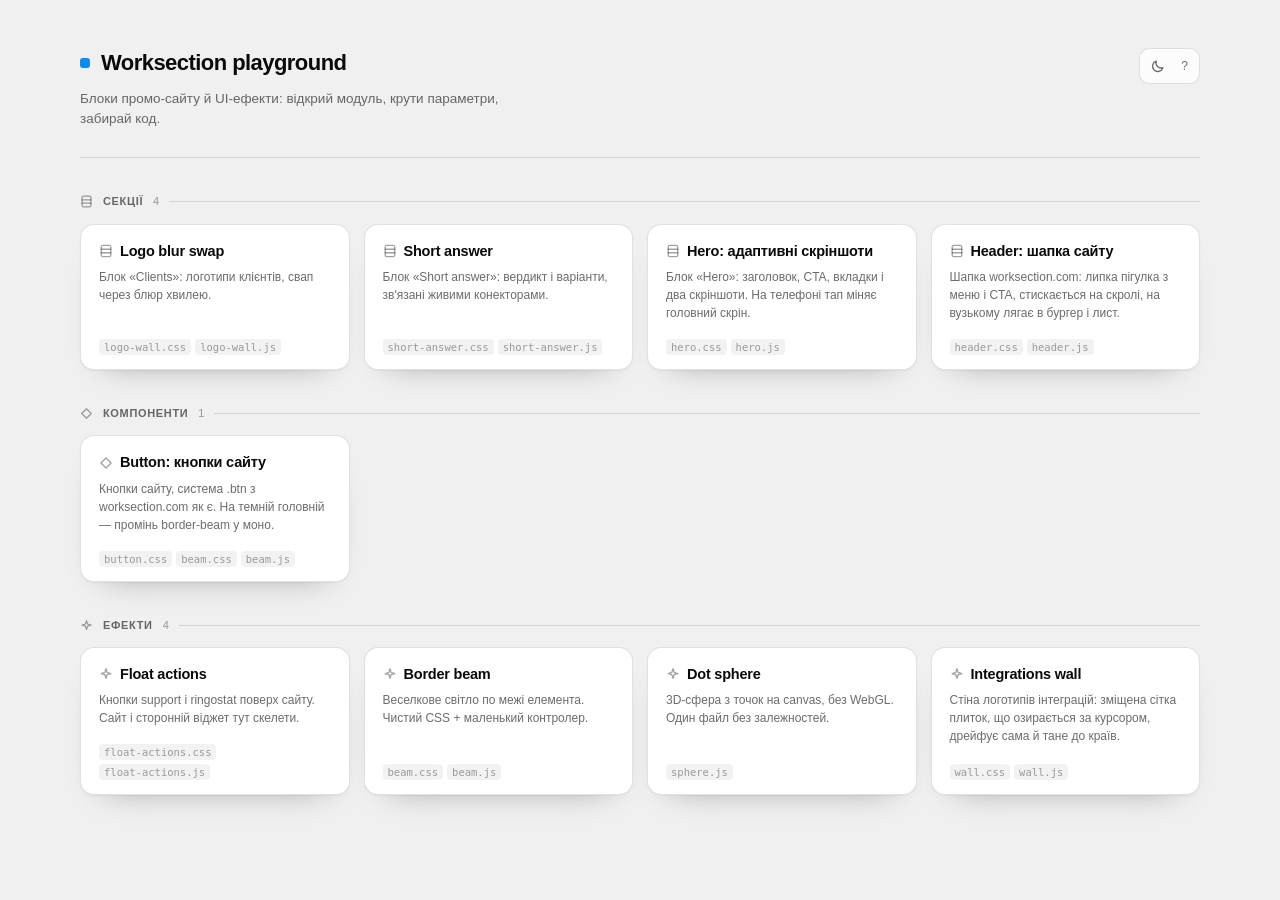
==== commit c3461955: "Shell: the block owns its size and its backing, the switch is filed by kind Four changes to the shel" ====
--- a/index.html
+++ b/index.html
@@ -32,15 +32,24 @@
 <!-- home: the catalogue of modules; a module view hides it -->
 <section class="home" id="home" hidden>
   <header class="home__head">
-    <div>
+    <div class="home__intro">
       <span class="home__brand"><i class="mark"></i>Worksection playground</span>
       <p class="home__sub">Блоки промо-сайту й UI-ефекти: відкрий модуль, крути параметри, забирай код.</p>
     </div>
   </header>
   <div id="catalog">
-    <section class="home__group" data-kind="section"><h2>Секції</h2><div class="home__grid"></div></section>
-    <section class="home__group" data-kind="component"><h2>Компоненти</h2><div class="home__grid"></div></section>
-    <section class="home__group" data-kind="effect"><h2>Ефекти</h2><div class="home__grid"></div></section>
+    <section class="home__group" data-kind="section">
+      <div class="home__kind"><h2>Секції</h2><span class="home__count"></span></div>
+      <div class="home__grid"></div>
+    </section>
+    <section class="home__group" data-kind="component">
+      <div class="home__kind"><h2>Компоненти</h2><span class="home__count"></span></div>
+      <div class="home__grid"></div>
+    </section>
+    <section class="home__group" data-kind="effect">
+      <div class="home__kind"><h2>Ефекти</h2><span class="home__count"></span></div>
+      <div class="home__grid"></div>
+    </section>
   </div>
 </section>
 
@@ -53,8 +62,13 @@
   <button type="button" class="crumb__home" id="btn-home" title="Каталог (H)" aria-label="Каталог">
     <svg class="i" viewBox="0 0 16 16"><path d="M2.5 7.5 8 2.5l5.5 5v6h-4v-4h-3v4h-4z"/></svg>
   </button>
-  <button type="button" class="crumb__title" id="crumb-title" aria-haspopup="menu" aria-expanded="false"><span id="crumb-label"></span><svg class="i" viewBox="0 0 16 16"><path d="m4.5 6.5 3.5 3.5 3.5-3.5"/></svg></button>
-  <div class="crumb__menu" id="crumb-menu" role="menu" hidden></div>
+  <button type="button" class="crumb__title" id="crumb-title" aria-haspopup="menu" aria-expanded="false"><span class="crumb__badge" id="crumb-icon" aria-hidden="true"></span><span id="crumb-label"></span><svg class="i" viewBox="0 0 16 16"><path d="m4.5 6.5 3.5 3.5 3.5-3.5"/></svg></button>
+  <!-- the switch, filed the same way as the catalogue; the shell fills each group -->
+  <div class="crumb__menu" id="crumb-menu" role="menu" hidden>
+    <div class="crumb__group" data-kind="section"   role="group" aria-label="Секції"><p class="crumb__kind">Секції</p></div>
+    <div class="crumb__group" data-kind="component" role="group" aria-label="Компоненти"><p class="crumb__kind">Компоненти</p></div>
+    <div class="crumb__group" data-kind="effect"    role="group" aria-label="Ефекти"><p class="crumb__kind">Ефекти</p></div>
+  </div>
 </div>
 
 <!-- stage toolbar: one element, moved into whichever stage is on screen -->
@@ -104,7 +118,6 @@
     <dt><kbd class="k">\</kbd></dt><dd>сховати панель</dd>
     <dt><kbd class="k">T</kbd></dt><dd>тема</dd>
     <dt><kbd class="k">H</kbd></dt><dd>каталог</dd>
-    <dt><kbd class="k">1</kbd>…<kbd class="k">9</kbd></dt><dd>модулі</dd>
     <dt><kbd class="k">Esc</kbd></dt><dd>закрити</dd>
   </dl>
 </div>
--- a/playground/shell.css
+++ b/playground/shell.css
@@ -87,38 +87,59 @@
 .actions button.is-on { color: var(--text); background: var(--panel-2); }
 .crumb__title { color: var(--text) !important; font-weight: 500; }
 .crumb__title .i { width: 12px; height: 12px; color: var(--faint); }
+/* the kind glyph in front of the name, in the pill and in every menu entry */
+.crumb__badge { display: flex; }
+.crumb__badge .i { width: 14px; height: 14px; color: var(--muted); }
 .crumb__menu {
-  position: absolute; top: calc(100% + 6px); left: 0; min-width: 160px; padding: 4px; z-index: 5;
-  display: flex; flex-direction: column; gap: 1px;
+  position: absolute; top: calc(100% + 6px); left: 0; min-width: 190px; padding: 4px; z-index: 5;
+  display: flex; flex-direction: column; gap: 2px;
   background: var(--glass); backdrop-filter: var(--blur); -webkit-backdrop-filter: var(--blur);
   border: 1px solid var(--line); border-radius: var(--radius); box-shadow: 0 12px 32px -12px rgba(0,0,0,.35);
 }
+.crumb__group { display: flex; flex-direction: column; gap: 1px; }
+.crumb__group:not(:has(button)) { display: none; }
+.crumb__group + .crumb__group { margin-top: 4px; padding-top: 5px; border-top: 1px solid var(--line); }
+.crumb__kind { margin: 0 0 2px; padding: 0 7px; font-size: 10.5px; font-weight: 600; text-transform: uppercase; letter-spacing: .04em; color: var(--faint); }
 .crumb__menu button { justify-content: flex-start; height: 26px; border-radius: 6px; }
+.crumb__menu button .i { width: 14px; height: 14px; color: var(--faint); }
+.crumb__menu button:hover .i { color: var(--muted); }
 .crumb__menu button.is-active { color: var(--text); background: var(--panel-2); }
+.crumb__menu button.is-active .i { color: var(--text); }
 .mark { display: inline-block; width: 10px; height: 10px; border-radius: 3px; background: var(--accent); }
 
 /* --- home: the catalogue --- */
 body.is-home .crumb, body.is-home .tb { display: none; }
-.home { height: 100vh; overflow: auto; background: var(--canvas); padding: 40px 32px 64px; }
-.home__head { max-width: 1120px; margin: 0 auto 32px; display: flex; align-items: flex-start; gap: 16px; }
+.home { --home-w: 1120px; height: 100vh; overflow: auto; background: var(--canvas); padding: 48px 32px 72px; }
+.home__head {
+  max-width: var(--home-w); margin: 0 auto 36px; padding-bottom: 28px;
+  display: flex; align-items: flex-start; gap: 16px; border-bottom: 1px solid var(--line);
+}
 .home__head .actions { position: static; margin-left: auto; box-shadow: none; }
 .home__head #btn-panel { display: none; }
-.home__brand { display: flex; align-items: center; gap: 10px; font-size: 20px; font-weight: 600; letter-spacing: -.02em; }
-.home__sub { margin: 8px 0 0; color: var(--muted); font-size: 13px; max-width: 560px; }
-#catalog { max-width: 1120px; margin: 0 auto; display: flex; flex-direction: column; gap: 32px; }
+.home__intro { min-width: 0; }
+.home__brand { display: flex; align-items: center; gap: 11px; font-size: 22px; font-weight: 600; letter-spacing: -.025em; }
+.home__sub { margin: 10px 0 0; color: var(--muted); font-size: 13.5px; line-height: 1.5; max-width: 62ch; }
+#catalog { max-width: var(--home-w); margin: 0 auto; display: flex; flex-direction: column; gap: 36px; }
 .home__group:not(:has(.card)) { display: none; }
-.home__group h2 { margin: 0 0 12px; font-size: 11px; font-weight: 600; text-transform: uppercase; letter-spacing: .02em; color: var(--muted); }
-.home__grid { display: grid; grid-template-columns: repeat(auto-fill, minmax(250px, 1fr)); gap: 12px; }
+/* the kind, with its count and a rule that runs out to the edge */
+.home__kind { display: flex; align-items: center; gap: 10px; margin: 0 0 14px; }
+.home__kind h2 { margin: 0; font-size: 11px; font-weight: 600; text-transform: uppercase; letter-spacing: .06em; color: var(--muted); }
+.home__kind .i { width: 13px; height: 13px; color: var(--faint); flex: none; }
+.home__count { font-size: 11px; font-variant-numeric: tabular-nums; color: var(--faint); }
+.home__kind::after { content: ""; flex: 1 1 auto; height: 1px; background: var(--line); }
+.home__grid { display: grid; grid-template-columns: repeat(auto-fill, minmax(258px, 1fr)); gap: 14px; }
 .card {
-  display: flex; flex-direction: column; align-items: flex-start; gap: 6px; height: auto; min-height: 120px; padding: 14px 16px 12px;
-  text-align: left; white-space: normal; border-radius: 12px;
+  display: flex; flex-direction: column; align-items: flex-start; gap: 7px; height: auto; min-height: 132px; padding: 16px 18px 14px;
+  text-align: left; white-space: normal; border-radius: 14px;
   background: var(--panel); border: 1px solid var(--line); box-shadow: 0 1px 2px rgba(0,0,0,.04), 0 16px 32px -24px rgba(0,0,0,.4);
   transition: border-color .12s, transform .12s, box-shadow .12s;
 }
-.card:hover { background: var(--panel); border-color: var(--line-2); transform: translateY(-1px); box-shadow: 0 1px 2px rgba(0,0,0,.04), 0 24px 40px -24px rgba(0,0,0,.45); }
-.card__name { font-size: 14px; font-weight: 600; letter-spacing: -.01em; color: var(--text); }
-.card__sum { font-size: 12px; line-height: 1.45; color: var(--muted); }
-.card__files { display: flex; flex-wrap: wrap; gap: 4px; margin-top: auto; padding-top: 6px; }
+.card:hover { background: var(--panel); border-color: var(--line-2); transform: translateY(-2px); box-shadow: 0 1px 2px rgba(0,0,0,.04), 0 24px 40px -24px rgba(0,0,0,.45); }
+.card__name { display: flex; align-items: center; gap: 7px; font-size: 14.5px; font-weight: 600; letter-spacing: -.015em; color: var(--text); }
+.card__name .i { width: 14px; height: 14px; color: var(--faint); flex: none; }
+.card:hover .card__name .i { color: var(--muted); }
+.card__sum { font-size: 12px; line-height: 1.5; color: var(--muted); }
+.card__files { display: flex; flex-wrap: wrap; gap: 4px; margin-top: auto; padding-top: 10px; }
 .card__files span { font: 10.5px/16px ui-monospace, Menlo, monospace; color: var(--faint); padding: 0 5px; border-radius: 4px; background: var(--panel-2); }
 :root[data-theme="dark"] [data-icon="moon"], :root:not([data-theme="dark"]) [data-icon="sun"] { display: none; }
 
@@ -165,6 +186,9 @@
 .stage__body > .rz > .frame { border-radius: inherit; overflow: clip; }
 .stage--fill .stage__body > .rz, .stage--fill .stage__body > .frame { background: none; box-shadow: none; border-radius: 0; }
 .stage--fill .stage__body > .rz > .frame, .stage--fill .stage__body > .frame { padding-block: 0; overflow: visible; }
+/* no plate: the block sits on the shell's canvas, so there is nothing to clip to either */
+.stage--bare .stage__body > .rz, .stage--bare .stage__body > .frame { background: none; box-shadow: none; border-radius: 0; }
+.stage--bare .stage__body > .rz > .frame, .stage--bare .stage__body > .frame { overflow: visible; }
 /* screen overlays: 8px grid with a 64px major line, and centre guides */
 .stage::before, .stage::after { content: ""; position: absolute; inset: 0; pointer-events: none; z-index: 2; display: none; }
 .stage[data-grid]::before {
@@ -214,17 +238,22 @@
 body.is-paused #tb-play [data-icon="pause"] { display: none; }
 
 /* --- resizable frame: drag the edges; width presets live in the tool pill --- */
-.rz { position: relative; width: 100%; max-width: var(--frame-w, 100%); margin: 0 auto; transition: max-width 600ms cubic-bezier(.22, 1, .36, 1); }
+.rz { position: relative; width: 100%; max-width: var(--frame-w, 100%); margin: 0 auto; transition: max-width 600ms cubic-bezier(.22, 1, .36, 1), height 600ms cubic-bezier(.22, 1, .36, 1); }
 .rz.is-dragging { transition: none; }
-.rz.is-fixed { outline: 1px dashed rgba(127,127,127,.6); outline-offset: 8px; }
+.rz.is-fixed, .rz.is-fixed-h { outline: 1px dashed rgba(127,127,127,.6); outline-offset: 8px; }
+/* a module that owns its height stops growing with the stage */
+.rz.is-fixed-h { height: var(--frame-h); flex: 0 0 auto; }
 .rz__handle { position: absolute; top: 0; bottom: 0; width: 22px; cursor: ew-resize; touch-action: none; z-index: 5; outline: 0; }
 .rz__handle--l { left: -11px; } .rz__handle--r { right: -11px; }
+.rz__handle--b { top: auto; bottom: -11px; left: 0; right: 0; width: auto; height: 22px; cursor: ns-resize; }
 .rz__grip {
   position: absolute; top: 50%; left: 50%; width: 4px; height: 44px; border-radius: 2px; background: rgba(127,127,127,.8);
-  transform: translate(-50%, -50%); opacity: 0; transition: opacity 160ms, height 160ms;
-}
+  transform: translate(-50%, -50%); opacity: 0; transition: opacity 160ms, height 160ms, width 160ms;
+}
+.rz__handle--b .rz__grip { width: 44px; height: 4px; }
 .rz:hover .rz__grip { opacity: .55; }
 .rz__handle:hover .rz__grip, .rz__handle:focus-visible .rz__grip, .rz.is-dragging .rz__grip { opacity: 1; height: 56px; }
+.rz__handle--b:hover .rz__grip, .rz__handle--b:focus-visible .rz__grip { height: 4px; width: 56px; }
 
 /* --- panel: a glass card floating next to the stage --- */
 .panel {
@@ -380,7 +409,10 @@
   .actions .only-desktop { display: none; }
   .app { display: block; height: var(--vh); }
   .home { height: var(--vh); padding: 24px 16px 48px; }
-  .home__brand { font-size: 17px; }
+  .home__head { margin-bottom: 26px; padding-bottom: 20px; }
+  .home__brand { font-size: 19px; }
+  /* one column: nothing to line the cards up with, so let them be as tall as their text */
+  .card { min-height: 0; }
   .stage { height: 100%; }
   .stage__body { gap: 16px; padding: calc(var(--toolbar-h) + var(--gutter) * 2) 16px calc(var(--sheet-peek) + 24px); }
   .stage--fill .stage__body { padding-top: calc(var(--toolbar-h) + var(--gutter) * 2); }
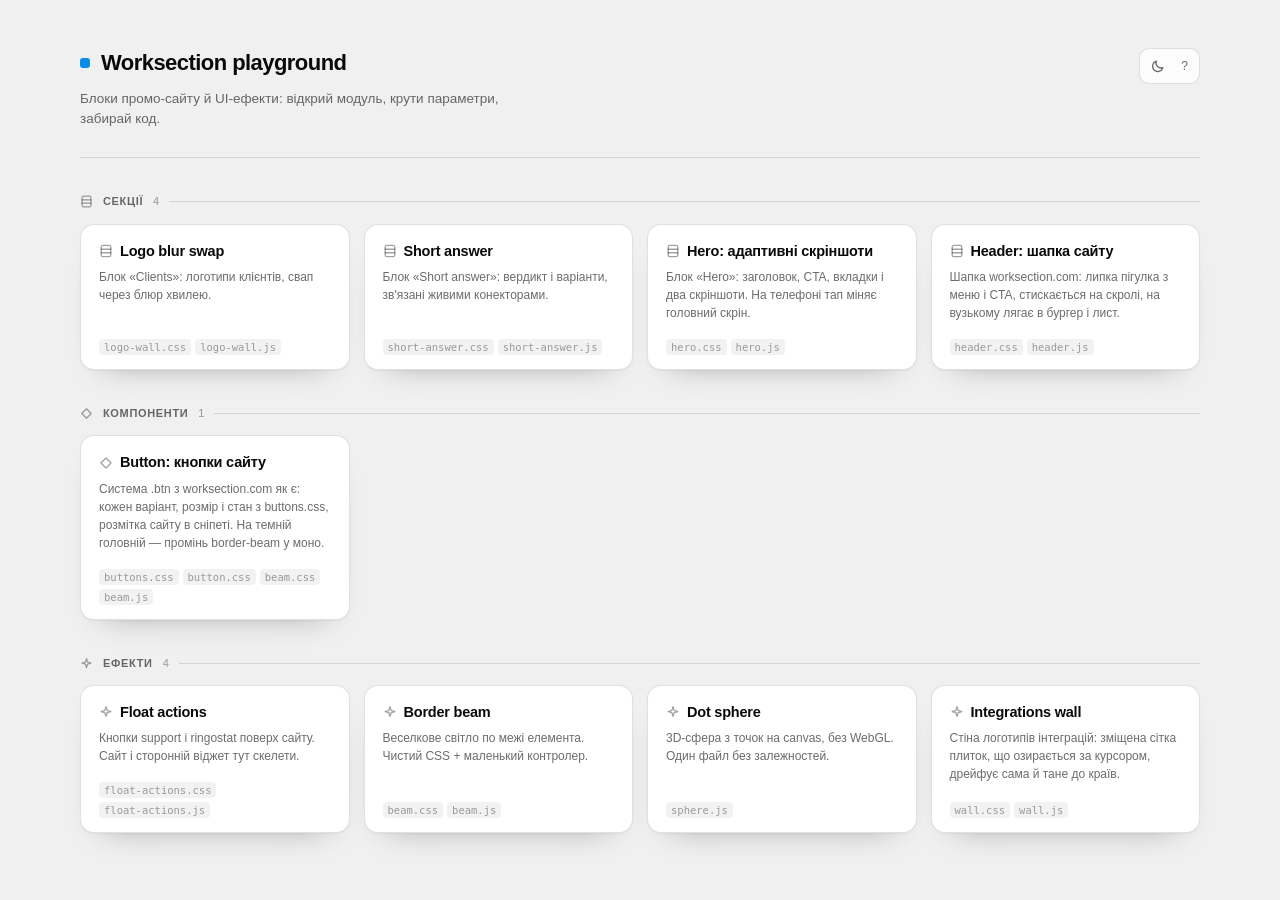
==== commit 9344b8eb: "Button: the site's own buttons.css is the source of truth, every look on one sheet The playground mi" ====
--- a/index.html
+++ b/index.html
@@ -17,7 +17,9 @@
   catch (e) { document.documentElement.dataset.theme = 'light'; }
 </script>
 
-<!-- the modules: exactly the files a site would load -->
+<!-- the site's tokens (:root only, the shell never reads them), then the modules: exactly the files a site would load -->
+<link rel="stylesheet" href="site-css/tokens.css">
+<link rel="stylesheet" href="site-css/buttons.css">
 <link rel="stylesheet" href="logo-wall/logo-wall.css">
 <link rel="stylesheet" href="short-answer/short-answer.css">
 <link rel="stylesheet" href="float-actions/float-actions.css">
--- a/playground/shell.css
+++ b/playground/shell.css
@@ -16,6 +16,18 @@
   --accent: #0c8ce9; --warn: #b45309; --bad: #d23f3f;
   --code-bg: oklch(0.985 0 0); --code-fg: oklch(0.25 0 0); --code-hi: #fff3c4;
   --toolbar-h: 36px; --panel-w: 300px; --gutter: 12px; --radius: 10px;
+  /* The shell's layers, in one place. A module is real site code and uses any
+     z-index it likes (the header pill takes 50, the float actions take 1000),
+     so module values never compete with these: .stage__body is a stacking
+     context and keeps every one of them to itself. */
+  --z-overlay: 2;                             /* grid and guides over the stage */
+  --z-chrome: 3;                              /* the top row: crumb, tools, actions */
+  --z-popover: 5;                              /* a menu hanging off the chrome */
+  --z-handle: 5;                               /* the frame's resize handles, over the module in it */
+  --z-sheet: 20;                               /* the panel as a bottom sheet */
+  --z-help: 40;
+  --z-drawer: 50;
+  --z-editor: 60;                              /* the easing editor, over the drawer it opens from */
   --blur: blur(40px) saturate(1.5);
   font-family: "Inter", -apple-system, BlinkMacSystemFont, "Segoe UI", Roboto, sans-serif;
   color-scheme: light;
@@ -65,7 +77,7 @@
    middle takes what is left and scrolls inside itself only when even that is not
    enough — so nothing ever wraps to a second row and no control is dropped. */
 .topbar {
-  position: absolute; top: var(--gutter); left: var(--gutter); right: var(--gutter); z-index: 3;
+  position: absolute; top: var(--gutter); left: var(--gutter); right: var(--gutter); z-index: var(--z-chrome);
   display: grid; grid-template-columns: auto minmax(0, 1fr) auto;
   align-items: center; gap: 8px; min-width: 0; pointer-events: none;
 }
@@ -91,7 +103,7 @@
 .crumb__badge { display: flex; }
 .crumb__badge .i { width: 14px; height: 14px; color: var(--muted); }
 .crumb__menu {
-  position: absolute; top: calc(100% + 6px); left: 0; min-width: 190px; padding: 4px; z-index: 5;
+  position: absolute; top: calc(100% + 6px); left: 0; min-width: 190px; padding: 4px; z-index: var(--z-popover);
   display: flex; flex-direction: column; gap: 2px;
   background: var(--glass); backdrop-filter: var(--blur); -webkit-backdrop-filter: var(--blur);
   border: 1px solid var(--line); border-radius: var(--radius); box-shadow: 0 12px 32px -12px rgba(0,0,0,.35);
@@ -144,7 +156,7 @@
 :root[data-theme="dark"] [data-icon="moon"], :root:not([data-theme="dark"]) [data-icon="sun"] { display: none; }
 
 /* keyboard cheat-sheet */
-.help { position: absolute; top: calc(var(--gutter) + var(--toolbar-h) + 6px); right: calc(var(--panel-w) + var(--gutter) * 2); z-index: 40; width: 260px; padding: 10px 12px; background: var(--glass); backdrop-filter: var(--blur); -webkit-backdrop-filter: var(--blur); border: 1px solid var(--line); border-radius: var(--radius); box-shadow: 0 12px 32px -12px rgba(0,0,0,.35); }
+.help { position: absolute; top: calc(var(--gutter) + var(--toolbar-h) + 6px); right: calc(var(--panel-w) + var(--gutter) * 2); z-index: var(--z-help); width: 260px; padding: 10px 12px; background: var(--glass); backdrop-filter: var(--blur); -webkit-backdrop-filter: var(--blur); border: 1px solid var(--line); border-radius: var(--radius); box-shadow: 0 12px 32px -12px rgba(0,0,0,.35); }
 .help h3 { margin: 0 0 8px; font-size: 11px; font-weight: 600; text-transform: uppercase; letter-spacing: .02em; color: var(--muted); }
 .help dl { display: grid; grid-template-columns: auto 1fr; gap: 5px 12px; margin: 0; font-size: 12px; }
 .help dt { text-align: right; white-space: nowrap; }
@@ -158,12 +170,14 @@
 
 /* --- stage: full-bleed, the tool pill floats over it, the body underneath scrolls --- */
 .stage {
-  position: relative; z-index: 0; isolation: isolate;
+  position: relative; z-index: 0; isolation: isolate;   /* the stage is the root of the shell's own layers */
   display: flex; flex-direction: column; min-width: 0; min-height: 0; overflow: hidden;
   background: var(--canvas);
 }
 .stage__body {
   flex: 1 1 auto; min-height: 0; overflow: auto; overscroll-behavior: contain;
+  /* the module's own stacking world: whatever it raises stays under the shell */
+  isolation: isolate;
   display: flex; flex-direction: column; align-items: flex-start; gap: 24px;
   padding: calc(var(--toolbar-h) + var(--gutter) * 2) 24px 32px;
 }
@@ -173,10 +187,17 @@
 .stage--fill .stage__body { gap: 12px; padding: calc(var(--toolbar-h) + var(--gutter) * 2) 24px 16px; }
 .stage--fill .stage__body > :first-child { margin-top: 0; }
 .stage--fill .stage__body > :last-child { margin-bottom: 0; }
+/* A module that owns its height is not a page and has nothing to scroll, so it
+   belongs in the middle of the canvas — block and hint centred as one group,
+   the same auto margins the artboard modules use. */
+.stage--fill .stage__body:has(> .rz.is-fixed-h) > :first-child { margin-top: auto; }
+.stage--fill .stage__body:has(> .rz.is-fixed-h) > :last-child { margin-bottom: auto; }
 .stage--fill .rz, .stage--fill .frame { flex: 1 1 auto; min-height: 0; display: flex; flex-direction: column; }
-.stage-hint { width: 100%; color: var(--muted); font-size: 12px; text-align: center; mix-blend-mode: difference; color: rgba(255,255,255,.75); }
+/* the theme's own muted ink: the body is an isolated group, so a blend mode would
+   see nothing of the canvas under it */
+.stage-hint { width: 100%; color: var(--muted); font-size: 12px; text-align: center; }
 .stage-hint:empty { display: none; }
-.frame { width: 100%; margin: 0 auto; }
+.frame { width: 100%; margin: 0 auto; isolation: isolate; }
 /* the artboard: the module's own background, a hairline and a soft shadow, so the block reads as a thing on the canvas */
 .stage__body > .rz, .stage__body > .frame {
   background: var(--stage-bg, #f5f5f5); border-radius: 12px;
@@ -190,7 +211,7 @@
 .stage--bare .stage__body > .rz, .stage--bare .stage__body > .frame { background: none; box-shadow: none; border-radius: 0; }
 .stage--bare .stage__body > .rz > .frame, .stage--bare .stage__body > .frame { overflow: visible; }
 /* screen overlays: 8px grid with a 64px major line, and centre guides */
-.stage::before, .stage::after { content: ""; position: absolute; inset: 0; pointer-events: none; z-index: 2; display: none; }
+.stage::before, .stage::after { content: ""; position: absolute; inset: 0; pointer-events: none; z-index: var(--z-overlay); display: none; }
 .stage[data-grid]::before {
   display: block;
   background-image:
@@ -243,7 +264,7 @@
 .rz.is-fixed, .rz.is-fixed-h { outline: 1px dashed rgba(127,127,127,.6); outline-offset: 8px; }
 /* a module that owns its height stops growing with the stage */
 .rz.is-fixed-h { height: var(--frame-h); flex: 0 0 auto; }
-.rz__handle { position: absolute; top: 0; bottom: 0; width: 22px; cursor: ew-resize; touch-action: none; z-index: 5; outline: 0; }
+.rz__handle { position: absolute; top: 0; bottom: 0; width: 22px; cursor: ew-resize; touch-action: none; z-index: var(--z-handle); outline: 0; }
 .rz__handle--l { left: -11px; } .rz__handle--r { right: -11px; }
 .rz__handle--b { top: auto; bottom: -11px; left: 0; right: 0; width: auto; height: 22px; cursor: ns-resize; }
 .rz__grip {
@@ -347,7 +368,7 @@
 .save__status.is-dirty { color: var(--warn); }
 
 /* --- code drawer over the stage --- */
-.drawer { position: fixed; inset: 0; z-index: 50; display: flex; justify-content: flex-end; }
+.drawer { position: fixed; inset: 0; z-index: var(--z-drawer); display: flex; justify-content: flex-end; }
 .drawer__backdrop { position: absolute; inset: 0; background: rgba(0,0,0,.4); }
 .drawer__sheet {
   position: relative; width: min(780px, 100%); display: flex; flex-direction: column;
@@ -376,7 +397,7 @@
 .easing__icon { width: 22px; height: 22px; flex: none; fill: none; stroke: currentColor; stroke-width: 1.5; stroke-linecap: round; overflow: visible; }
 .easing code { font: inherit; }
 .pop {
-  position: fixed; z-index: 60; width: 232px; padding: 8px; display: flex; flex-direction: column; gap: 8px;
+  position: fixed; z-index: var(--z-editor); width: 232px; padding: 8px; display: flex; flex-direction: column; gap: 8px;
   background: var(--glass); backdrop-filter: var(--blur); -webkit-backdrop-filter: var(--blur);
   border: 1px solid var(--line); border-radius: var(--radius); box-shadow: 0 16px 40px -16px rgba(0,0,0,.45);
 }
@@ -421,7 +442,7 @@
   .rz__handle { display: none; }
   .stage-hint { font-size: 11px; }
   .panel {
-    position: fixed; left: 0; right: 0; bottom: 0; top: auto; z-index: 20; margin: 0;
+    position: fixed; left: 0; right: 0; bottom: 0; top: auto; z-index: var(--z-sheet); margin: 0;
     height: var(--sheet-h); max-height: none;
     border-left: 0; border-right: 0; border-bottom: 0; border-radius: 18px 18px 0 0;
     box-shadow: 0 -12px 40px -16px rgba(0, 0, 0, .35);
--- a/site-css/tokens.css
+++ b/site-css/tokens.css
@@ -0,0 +1,14 @@
+/* The site's design tokens, verbatim from worksection.com (assets/css, build
+   cache3729, taken 2026-09-18), in the order the site loads them. Only :root
+   custom properties live here, so the file is safe next to the shell: the
+   shell never reads a site token and the site never sets a shell name.
+
+   Modules use these names where the site has a token for the thing; the
+   shell and the canvas never do. The other files in this folder (buttons,
+   menu, common, main, adaptive) are reference copies of the site's CSS for
+   building modules against, not for loading here. */
+@import url("palette.css");
+@import url("named.colors.css");
+@import url("colors.css");
+@import url("shadows.css");
+@import url("fonts.css");
--- a/site-css/buttons.css
+++ b/site-css/buttons.css
@@ -0,0 +1,281 @@
+.btn {
+	box-sizing: border-box;
+	display: flex;
+	justify-content: center;
+	align-items: center;
+	border: 0;
+	cursor: pointer;
+	text-decoration: none;
+
+	span { white-space: nowrap; }
+
+	&.btn-32 {
+		padding: 6px 8px;
+		border-radius: 10px;
+		height: 32px;
+
+		ws-icon svg { width: 16px; height: 16px; }
+
+		span {
+			font: var(--font-body-semi-xs);
+			padding: 0 4px;
+		}
+
+		&.btn-square { width: 32px; }
+	}
+
+	&.btn-36 {
+		padding: 6px 8px;
+		border-radius: 10px;
+		height: 32px;
+
+		ws-icon svg { width: 16px; height: 16px; }
+
+		span {
+			font: var(--font-body-semi-xs);
+			padding: 0 4px;
+		}
+
+		&.btn-square { width: 36px; }
+	}
+
+	&.btn-40 {
+		padding: 8px 12px;
+		border-radius: 12px;
+		height: 40px;
+
+		span {
+			font: var(--font-body-med-md);
+			padding: 0 8px;
+		}
+
+		&.btn-square { width: 40px; }
+	}
+
+	&.btn-48 {
+		padding: 12px 16px;
+		border-radius: 12px;
+		height: 48px;
+
+		span {
+			font: var(--font-body-med-lg);
+			padding: 0 8px;
+		}
+
+		&.btn-square { width: 48px; }
+	}
+
+	&.btn-56 {
+		padding: 12px 16px;
+		border-radius: 14px;
+		height: 56px;
+
+		span {
+			font: var(--font-body-med-lg);
+			padding: 0 8px;
+		}
+	}
+
+	&.btn-plain {
+		color: var(--text-base-secondary);
+		background: var(--base-white-a-0);
+		ws-icon svg { fill: var(--text-base-secondary); }
+
+		&:hover {
+			color: var(--text-base-primary);
+			ws-icon svg { fill: var(--text-base-primary); }
+		}
+	}
+
+	&.btn-accent {
+		color: var(--button-accent-text);
+		background: var(--button-accent-surf-default);
+		box-shadow: 0 3px 1px -1px var(--base-white-a-50) inset, 0 -8px 28px 4px var(--base-greengrey-a-150) inset, 0 0 0 1px var(--button-accent-outline), 0 1px 2px -0.5px var(--base-greengrey-a-150), 0 3px 4px -1.5px var(--base-greengrey-a-150), 0 8px 10px -4px var(--base-greengrey-a-100);
+		ws-icon svg { fill: var(--button-accent-text); }
+
+		&:hover {
+			background: var(--button-accent-surf-hover);
+			box-shadow: 0 0 0 1.5px var(--button-accent-surf-press), 0 1px 2px -0.5px var(--base-greengrey-a-150), 0 3px 4px -1.5px var(--base-greengrey-a-150), 0 8px 10px -4px var(--base-greengrey-a-100);
+		}
+		&:active, &.btn-active {
+			background: var(--button-accent-surf-press);
+			box-shadow: 0 0 0 1.5px var(--button-accent-surf-press);
+		}
+	}
+
+	&.btn-primary {
+		color: var(--text-base-invert-primary);
+		background: var(--base-greengrey-990);
+		box-shadow: 0 0 0 1px var(--base-greengrey-950), 0 2px 2px -1px var(--base-greengrey-a-200), 0 4px 4px -2px var(--base-greengrey-a-200), 0 6px 8px -3px var(--base-greengrey-a-150);
+		ws-icon svg { fill: var(--text-base-invert-primary); }
+
+		&:hover {
+			background: var(--base-greengrey-900);
+			box-shadow: 0 0 0 1px var(--base-greengrey-900), 0 2px 2px -1px var(--base-greengrey-a-200), 0 4px 4px -2px var(--base-greengrey-a-200), 0 6px 8px -3px var(--base-greengrey-a-150);
+		}
+		&:active, &.btn-active {
+			background: var(--base-greengrey-800);
+			box-shadow: 0 0 0 1px var(--base-greengrey-800);
+		}
+
+		&.btn-invert {
+			background: var(--base-white-solid);
+			color: var(--text-base-primary);
+			ws-icon svg { fill: var(--text-base-primary); }
+			box-shadow: 0 -4px 0 -1px var(--base-greengrey-a-100) inset, 0 0 0 1px var(--base-slate-a-200), 0 1px 2px -0.5px var(--base-slate-a-150), 0 3px 4px -1.5px var(--base-slate-a-200), 0 8px 10px -4px var(--base-slate-a-100);
+
+			&:hover {
+				background: var(--base-greengrey-100);
+				box-shadow: 0 0 0 1px var(--base-slate-a-200), 0 1px 2px -0.5px var(--base-slate-a-150), 0 3px 4px -1.5px var(--base-slate-a-200), 0 8px 10px -4px var(--base-slate-a-100);
+			}
+			&:active, &.btn-active {
+				background: var(--base-greengrey-150);
+				box-shadow: 0 0 0 1px var(--base-slate-a-200);
+			}
+		}
+		&.btn-white {
+			background: var(--base-white-solid);
+			color: var(--text-base-primary);
+			box-shadow: 0 0 0 1px var(--base-greengrey-a-150), 0 1px 2px -0.5px var(--base-slate-a-150), 0 3px 4px -1.5px var(--base-slate-a-200), 0 8px 10px -4px var(--base-slate-a-100), 0 -4px 0 -1px var(--base-greengrey-a-100) inset;
+
+			&:hover {
+				background: var(--base-greengrey-100);
+				box-shadow: 0 0 0 1px var(--base-greengrey-a-150), 0 1px 2px -0.5px var(--base-slate-a-150), 0 3px 4px -1.5px var(--base-slate-a-200), 0 8px 10px -4px var(--base-slate-a-100);
+			}
+			&:active, &.btn-active {
+				background: var(--base-greengrey-150);
+				box-shadow: 0 0 0 1px var(--base-greengrey-a-200);
+			}
+		}
+	}
+
+	&.btn-secondary {
+		color: var(--text-base-primary);
+		background: var(--base-greengrey-a-100);
+		box-shadow: 0 0 0 1px var(--border-mid-high);
+		ws-icon svg { fill: var(--text-base-primary); }
+
+		&:hover {
+			background: var(--base-greengrey-a-150);
+			box-shadow: 0 0 0 1px var(--base-greengrey-a-150);
+		}
+		&:active, &.btn-active {
+			background: var(--base-greengrey-a-200);
+			box-shadow: 0 0 0 1px var(--base-greengrey-a-200);
+		}
+
+		&.btn-invert {
+			background: var(--base-white-a-20);
+			color: var(--text-base-invert-primary);
+			ws-icon svg { fill: var(--text-base-invert-primary); }
+			box-shadow: 0 0 0 1px var(--border-invert-midhigh), 0 1px 1px -0.5px var(--base-neutral-a-400), 0 4px 6px -2px var(--base-neutral-a-300), 0 2px 8px 0 var(--base-white-a-20) inset;
+
+			&:hover {
+				background: var(--base-white-a-30);
+
+			}
+			&:active, &.btn-active {
+				background: var(--base-white-a-40);
+				box-shadow: 0 0 0 1px var(--border-invert-mid);
+			}
+		}
+	}
+
+	&.btn-tertiary {
+		color: var(--text-base-primary);
+		background: var(--base-white-a-0);
+		box-shadow: 0 0 0 1px var(--border-mid-high);
+		ws-icon svg { fill: var(--text-base-primary); }
+
+		&:hover {
+			background: var(--base-greengrey-a-100);
+			box-shadow: 0 0 0 1px var(--base-greengrey-a-100);
+		}
+		&:active, &.btn-active {
+			background: var(--base-greengrey-a-200);
+			box-shadow: 0 0 0 1px var(--base-greengrey-a-200);
+		}
+
+		&.btn-invert {
+			color: var(--text-base-invert-primary);
+			box-shadow: 0 0 0 1px var(--border-invert-midhigh);
+			ws-icon svg { fill: var(--text-base-invert-primary); }
+
+			&:hover {
+				background: var(--base-white-a-30);
+				box-shadow: 0 0 0 1px var(--base-white-a-30);
+			}
+			&:active, &.btn-active {
+				background: var(--base-white-a-60);
+				box-shadow: 0 0 0 1px var(--base-white-a-60);
+			}
+		}
+	}
+
+	&.btn-ghost, &[disabled] {
+		color: var(--text-base-ghost);
+		background: var(--base-greengrey-a-100);
+		box-shadow: 0 0 0 1px var(--base-greengrey-a-100);
+		ws-icon svg { fill: var(--text-base-ghost); }
+		pointer-events: none;
+	}
+
+	&.btn-rounded {
+		border-radius: 50px !important;
+	}
+}
+
+a.btn {
+	display: inline-flex;
+}
+
+/*************************************************************************************/
+
+.btn-special {
+	text-decoration: none;
+
+	&.btn-lang {
+		span { padding: 0; }
+	}
+
+	&.btn-store {
+		display: flex;
+		width: 156px;
+		height: 40px;
+		border-radius: 12px;
+		padding: 6px 12px;
+		box-sizing: border-box;
+		background: var(--base-white-solid);
+		box-shadow: var(--shadow-large-out);
+		align-items: center;
+		gap: 12px;
+
+		.btn-special-logo {
+			width: 28px;
+			height: 28px;
+		}
+
+		.btn-special-text {
+			display: flex;
+			flex-direction: column;
+
+			.btn-special-text-text {
+				color: var(--text-base-tertiatry);
+				font-family: Inter, serif;
+				font-size: 11px;
+				font-style: normal;
+				font-weight: 400;
+				line-height: 12px;
+			}
+
+			.btn-special-text-name {
+				color: var(--text-base-secondary);
+				font-family: Inter, serif;
+				font-size: 14px;
+				font-style: normal;
+				font-weight: 500;
+				line-height: 16px;
+			}
+		}
+	}
+}
--- a/site-button/button.css
+++ b/site-button/button.css
@@ -1,154 +1,36 @@
 /* ==========================================================================
-   Worksection button: a mirror of the site's .btn system, with the class
-   names, the nesting and the tokens exactly as in worksection.com's CSS
-   (values resolved from the live site), so the playground and the demos
-   render buttons the way the site does.
+   Worksection button — what the playground adds on top of the site's own
+   .btn system. The system itself is not here: site-css/buttons.css is the
+   site's assets/css/buttons.css verbatim and is loaded before this file, so
+   every class, size and state the playground shows is the one in the site's
+   code. This file holds only what the site does not have at that address:
 
-   On the site none of this is needed: the classes already exist there.
-   What is new is the beam variant at the bottom, .btn-beam, which puts the
-   mono border light from border-beam/ on the dark button.
+   1. the ws-icon box, which the site keeps in common.css (a global reset
+      lives there too, so that file is never loaded in the playground);
+   2. the beam variant, .btn-beam, the mono border light from border-beam/
+      on the dark primary button (new, handed to the developers).
 
-   Markup:
+   Markup (the site's own):
      <a class="btn btn-48 btn-primary btn-rounded" href="…"><span>Get started</span></a>
-     <a class="btn btn-48 btn-secondary btn-rounded" href="…"><span>Contact sales</span></a>
-     <button class="btn btn-36 btn-accent btn-rounded"><span>Book a demo</span></button>
-   Sizes      btn-32 btn-36 (both 32 px) btn-40 btn-48 btn-56
-   Variants   btn-primary btn-secondary btn-tertiary btn-accent btn-plain btn-white btn-ghost
-   Modifiers  btn-rounded (pill) btn-invert (on dark surfaces) btn-square btn-active
+     <button class="btn btn-40 btn-secondary" type="button"><span>Дивитись демо</span><ws-icon><svg …></svg></ws-icon></button>
+     <button class="btn btn-32 btn-secondary btn-square" type="button"><ws-icon><svg …></svg></ws-icon></button>
+   Sizes      btn-32 btn-36 (both 32 px high) btn-40 btn-48 btn-56
+   Variants   btn-primary (+ btn-invert | btn-white) btn-secondary (+ btn-invert)
+              btn-tertiary (+ btn-invert) btn-accent btn-plain btn-ghost
+   Modifiers  btn-rounded (pill) btn-square (icon only, width = height; not in btn-56)
+              btn-active (pressed) [disabled] (looks like btn-ghost, no pointer events)
+   Icon       <ws-icon><svg width="16|20" …></ws-icon>, 16 px in btn-32/36, 20 px above;
+              a path without fill takes the variant's colour (ws-icon svg { fill })
 
-   Beam (needs beam.css before this file, and beam.js):
+   Beam (beam.css before this file, beam.js on the page):
      <a class="btn btn-48 btn-primary btn-rounded btn-beam beam" data-beam data-trigger="always" href="…"><span>Get started</span></a>
    ========================================================================== */
 
-.btn {
-  /* tokens, named as on the site */
-  --font-body-semi-xs: 600 13px/18px "Inter", sans-serif;
-  --font-body-med-md: 500 16px/20px "Inter", sans-serif;
-  --font-body-med-lg: 500 18px/24px "Inter", sans-serif;
-  --text-base-primary: #000000ed;
-  --text-base-secondary: #000000a8;
-  --text-base-invert-primary: #ffffff;
-  --text-base-ghost: #0a0a0a33;
-  --base-white-solid: #ffffff;
-  --base-white-a-0: #ffffff00;
-  --base-white-a-20: #ffffff33;
-  --base-white-a-30: #ffffff4d;
-  --base-white-a-40: #ffffff66;
-  --base-white-a-50: #ffffff80;
-  --base-white-a-60: #ffffff99;
-  --base-greengrey-100: #eaebeb;
-  --base-greengrey-150: #dddfde;
-  --base-greengrey-800: #636967;
-  --base-greengrey-900: #4f5452;
-  --base-greengrey-950: #2d2f2e;
-  --base-greengrey-990: #1e201f;
-  --base-greengrey-a-100: #16222217;
-  --base-greengrey-a-150: #0d1c1424;
-  --base-greengrey-a-200: #05140f33;
-  --base-slate-a-100: #2636360f;
-  --base-slate-a-150: #0f1c2926;
-  --base-slate-a-200: #080c1c30;
-  --base-neutral-a-300: #0d0d0d1f;
-  --base-neutral-a-400: #0a0a0a33;
-  --border-mid-high: #0d1c1424;
-  --border-invert-midhigh: #ffffff26;
-  --border-invert-mid: #ffffff33;
-  --button-accent-text: #323702;
-  --button-accent-surf-default: #eef95a;
-  --button-accent-surf-hover: #e6f33c;
-  --button-accent-surf-press: #d4e121;
-  --button-accent-outline: #b1c00c;
-
-  box-sizing: border-box;
-  display: inline-flex;            /* the site has flex; inline keeps a lone button in text flow */
-  justify-content: center;
-  align-items: center;
-  border: 0;
-  cursor: pointer;
-  text-decoration: none;
-  transition: background .15s, box-shadow .15s, color .15s;
-  & span { white-space: nowrap; }
-  & svg { flex: none; fill: currentColor; }
-
-  /* --- sizes --- */
-  &.btn-32, &.btn-36 {
-    padding: 6px 8px; border-radius: 10px; height: 32px;
-    & svg { width: 16px; height: 16px; }
-    & span { font: var(--font-body-semi-xs); padding: 0 4px; }
-    &.btn-square { width: 32px; }
-  }
-  &.btn-36.btn-square { width: 36px; }
-  &.btn-40 {
-    padding: 8px 12px; border-radius: 12px; height: 40px;
-    & span { font: var(--font-body-med-md); padding: 0 8px; }
-    &.btn-square { width: 40px; }
-  }
-  &.btn-48 {
-    padding: 12px 16px; border-radius: 12px; height: 48px;
-    & span { font: var(--font-body-med-lg); padding: 0 8px; }
-    &.btn-square { width: 48px; }
-  }
-  &.btn-56 {
-    padding: 12px 16px; border-radius: 14px; height: 56px;
-    & span { font: var(--font-body-med-lg); padding: 0 8px; }
-  }
-
-  /* --- variants --- */
-  &.btn-plain {
-    color: var(--text-base-secondary); background: var(--base-white-a-0);
-    &:hover { color: var(--text-base-primary); }
-  }
-  &.btn-accent {
-    color: var(--button-accent-text); background: var(--button-accent-surf-default);
-    box-shadow: 0 3px 1px -1px var(--base-white-a-50) inset, 0 -8px 28px 4px var(--base-greengrey-a-150) inset, 0 0 0 1px var(--button-accent-outline), 0 1px 2px -.5px var(--base-greengrey-a-150), 0 3px 4px -1.5px var(--base-greengrey-a-150), 0 8px 10px -4px var(--base-greengrey-a-100);
-    &:hover { background: var(--button-accent-surf-hover); box-shadow: 0 0 0 1.5px var(--button-accent-surf-press), 0 1px 2px -.5px var(--base-greengrey-a-150), 0 3px 4px -1.5px var(--base-greengrey-a-150), 0 8px 10px -4px var(--base-greengrey-a-100); }
-    &:active, &.btn-active { background: var(--button-accent-surf-press); box-shadow: 0 0 0 1.5px var(--button-accent-surf-press); }
-  }
-  &.btn-primary {
-    color: var(--text-base-invert-primary); background: var(--base-greengrey-990);
-    box-shadow: 0 0 0 1px var(--base-greengrey-950), 0 2px 2px -1px var(--base-greengrey-a-200), 0 4px 4px -2px var(--base-greengrey-a-200), 0 6px 8px -3px var(--base-greengrey-a-150);
-    &:hover { background: var(--base-greengrey-900); box-shadow: 0 0 0 1px var(--base-greengrey-900), 0 2px 2px -1px var(--base-greengrey-a-200), 0 4px 4px -2px var(--base-greengrey-a-200), 0 6px 8px -3px var(--base-greengrey-a-150); }
-    &:active, &.btn-active { background: var(--base-greengrey-800); box-shadow: 0 0 0 1px var(--base-greengrey-800); }
-    &.btn-invert {
-      background: var(--base-white-solid); color: var(--text-base-primary);
-      box-shadow: 0 -4px 0 -1px var(--base-greengrey-a-100) inset, 0 0 0 1px var(--base-slate-a-200), 0 1px 2px -.5px var(--base-slate-a-150), 0 3px 4px -1.5px var(--base-slate-a-200), 0 8px 10px -4px var(--base-slate-a-100);
-      &:hover { background: var(--base-greengrey-100); box-shadow: 0 0 0 1px var(--base-slate-a-200), 0 1px 2px -.5px var(--base-slate-a-150), 0 3px 4px -1.5px var(--base-slate-a-200), 0 8px 10px -4px var(--base-slate-a-100); }
-      &:active, &.btn-active { background: var(--base-greengrey-150); box-shadow: 0 0 0 1px var(--base-slate-a-200); }
-    }
-  }
-  &.btn-white {
-    background: var(--base-white-solid); color: var(--text-base-primary);
-    box-shadow: 0 0 0 1px var(--base-greengrey-a-150), 0 1px 2px -.5px var(--base-slate-a-150), 0 3px 4px -1.5px var(--base-slate-a-200), 0 8px 10px -4px var(--base-slate-a-100), 0 -4px 0 -1px var(--base-greengrey-a-100) inset;
-    &:hover { background: var(--base-greengrey-100); box-shadow: 0 0 0 1px var(--base-greengrey-a-150), 0 1px 2px -.5px var(--base-slate-a-150), 0 3px 4px -1.5px var(--base-slate-a-200), 0 8px 10px -4px var(--base-slate-a-100); }
-    &:active, &.btn-active { background: var(--base-greengrey-150); box-shadow: 0 0 0 1px var(--base-greengrey-a-200); }
-  }
-  &.btn-secondary {
-    color: var(--text-base-primary); background: var(--base-greengrey-a-100); box-shadow: 0 0 0 1px var(--border-mid-high);
-    &:hover { background: var(--base-greengrey-a-150); box-shadow: 0 0 0 1px var(--base-greengrey-a-150); }
-    &:active, &.btn-active { background: var(--base-greengrey-a-200); box-shadow: 0 0 0 1px var(--base-greengrey-a-200); }
-    &.btn-invert {
-      background: var(--base-white-a-20); color: var(--text-base-invert-primary);
-      box-shadow: 0 0 0 1px var(--border-invert-midhigh), 0 1px 1px -.5px var(--base-neutral-a-400), 0 4px 6px -2px var(--base-neutral-a-300), 0 2px 8px 0 var(--base-white-a-20) inset;
-      &:hover { background: var(--base-white-a-30); }
-      &:active, &.btn-active { background: var(--base-white-a-40); box-shadow: 0 0 0 1px var(--border-invert-mid); }
-    }
-  }
-  &.btn-tertiary {
-    color: var(--text-base-primary); background: var(--base-white-a-0); box-shadow: 0 0 0 1px var(--border-mid-high);
-    &:hover { background: var(--base-greengrey-a-100); box-shadow: 0 0 0 1px var(--base-greengrey-a-100); }
-    &:active, &.btn-active { background: var(--base-greengrey-a-200); box-shadow: 0 0 0 1px var(--base-greengrey-a-200); }
-    &.btn-invert {
-      color: var(--text-base-invert-primary); box-shadow: 0 0 0 1px var(--border-invert-midhigh);
-      &:hover { background: var(--base-white-a-30); box-shadow: 0 0 0 1px var(--base-white-a-30); }
-      &:active, &.btn-active { background: var(--base-white-a-60); box-shadow: 0 0 0 1px var(--base-white-a-60); }
-    }
-  }
-  &.btn-ghost, &[disabled] {
-    color: var(--text-base-ghost); background: var(--base-greengrey-a-100); box-shadow: 0 0 0 1px var(--base-greengrey-a-100);
-    pointer-events: none;
-  }
-  &.btn-rounded { border-radius: 50px !important; }
-  &:focus-visible { outline: 2px solid var(--button-accent-outline); outline-offset: 2px; }
+/* the icon box, as in the site's common.css (ws-icon is an unregistered
+   custom element there too: a styled inline box, no script) */
+.btn ws-icon {
+  width: 20px; height: 20px; padding: 2px; box-sizing: border-box;
+  display: flex; align-items: center; justify-content: center;
 }
 
 /* --- beam: the mono border light (border-beam/) on the dark button ----------
--- a/site-header/header.css
+++ b/site-header/header.css
@@ -100,7 +100,16 @@
   box-shadow: var(--sh-shadow);
   -webkit-backdrop-filter: blur(var(--sh-blur));
   backdrop-filter: blur(var(--sh-blur));
-  transition: max-width var(--sh-speed) var(--sh-ease), border-radius var(--sh-speed) var(--sh-ease), box-shadow var(--sh-speed) var(--sh-ease);
+  /* Everything the open state changes is listed here, or the pill snaps into the
+     flat bar in one frame and only its corners bother to animate. */
+  transition:
+    width var(--sh-speed) var(--sh-ease),
+    max-width var(--sh-speed) var(--sh-ease),
+    padding var(--sh-speed) var(--sh-ease),
+    border-radius var(--sh-speed) var(--sh-ease),
+    background-color var(--sh-speed) var(--sh-ease),
+    backdrop-filter var(--sh-speed) var(--sh-ease),
+    box-shadow var(--sh-speed) var(--sh-ease);
 }
 .site-header--compact .site-header__bar { max-width: var(--sh-width-compact); }
 .site-header--compact .site-header__menu { padding-left: 8px; gap: 2px; }
@@ -252,14 +261,38 @@
   z-index: 0;
   display: flex;
   flex-direction: column;
-  height: var(--sh-sheet-h, 100dvh);
   padding-top: calc(var(--sh-top) + 64px);
   background: var(--sh-solid);
   overflow: hidden;
-}
-.site-header__sheet[hidden] { display: none; }
-.site-header--open .site-header__bar { width: 100%; max-width: none; padding: 16px 20px 16px 36px; border-radius: 0; background: var(--sh-solid); box-shadow: 0 1px 0 var(--sh-tint); -webkit-backdrop-filter: none; backdrop-filter: none; }
+  /* Closed it is a zero-height box, not display: none and not just transparent.
+     display cannot be animated; a transparent box of 100dvh would still be laid
+     out and would give the page a scrollbar it does not need. So the sheet rolls
+     down from nothing and fades in, and visibility waits for the fade before it
+     takes the links out of reach. */
+  height: 0;
+  opacity: 0;
+  visibility: hidden;
+  transition:
+    height var(--sh-speed) var(--sh-ease),
+    opacity var(--sh-speed) var(--sh-ease),
+    visibility 0s linear var(--sh-speed);
+}
+.site-header--open .site-header__sheet {
+  height: var(--sh-sheet-h, 100dvh);
+  opacity: 1;
+  visibility: visible;
+  transition-delay: 0s, 0s, 0s;
+}
+/* max-width: none would not interpolate, so the open pill is told to be 100% */
+.site-header--open .site-header__bar { width: 100%; max-width: 100%; padding: 16px 20px 16px 36px; border-radius: 0; background: var(--sh-solid); box-shadow: 0 1px 0 var(--sh-tint); -webkit-backdrop-filter: none; backdrop-filter: none; }
 .site-header__sheet-nav { flex: 1 1 auto; overflow-y: auto; padding: 24px 36px 60px; }
+/* the menu itself fades a hair behind the box, so the roll reads as one motion */
+.site-header__sheet-nav, .site-header__sheet-foot {
+  opacity: 0;
+  transition: opacity calc(var(--sh-speed) * .7) var(--sh-ease);
+}
+.site-header--open .site-header__sheet-nav,
+.site-header--open .site-header__sheet-foot { opacity: 1; transition-delay: calc(var(--sh-speed) * .3); }
 .site-header__sheet-group { padding: 12px 0; }
 .site-header__sheet-item {
   display: flex;
@@ -277,8 +310,25 @@
 }
 .site-header__sheet-item svg { width: 20px; height: 20px; flex: none; fill: var(--sh-ink-2); transition: rotate .2s; }
 .site-header__sheet-item[aria-expanded="true"] svg { rotate: 90deg; }
-.site-header__sheet-sub { display: grid; gap: 4px; padding: 12px 0 4px 12px; }
-.site-header__sheet-sub[hidden] { display: none; }
+/* a collapsed group is a grid row of 0fr: the links keep their real height inside
+   and get clipped, so opening one does not shove the rest of the menu down */
+.site-header__sheet-sub {
+  display: grid;
+  grid-template-rows: 0fr;
+  overflow: hidden;
+  visibility: hidden;
+  transition: grid-template-rows var(--sh-speed) var(--sh-ease), visibility 0s linear var(--sh-speed);
+}
+.site-header__sheet-item[aria-expanded="true"] + .site-header__sheet-sub {
+  grid-template-rows: 1fr;
+  visibility: visible;
+  transition-delay: 0s, 0s;
+}
+/* only the side padding lives here: vertical padding on the row's own item would
+   keep the collapsed group 16px tall instead of nothing, so it rides on the links */
+.site-header__sheet-list { display: grid; gap: 4px; padding-left: 12px; min-height: 0; }
+.site-header__sheet-list > :first-child { padding-top: 18px; }
+.site-header__sheet-list > :last-child { padding-bottom: 10px; }
 .site-header__sheet-link { display: block; padding: 6px 0; font: 500 15px/20px var(--sh-font); color: var(--sh-ink-2); text-decoration: none; }
 .site-header__sheet-link:hover { color: var(--sh-ink); }
 .site-header__sheet-foot { display: flex; align-items: center; gap: 8px; padding: 12px 36px; background: var(--sh-solid); box-shadow: 0 -1px 0 var(--sh-tint); }
@@ -293,7 +343,7 @@
   .site-header__actions > :not(.site-header__btn--primary):not(.site-header__burger) { display: none; }
   .site-header__burger { display: inline-flex; }
   .site-header__bar { max-width: 566px; }
-  .site-header--open .site-header__bar { max-width: none; }
+  .site-header--open .site-header__bar { max-width: 100%; }
 }
 @container (max-width: 619px) {
   .site-header__bar { --sh-gutter: 20px; max-width: none; }
@@ -303,5 +353,6 @@
 }
 
 @media (prefers-reduced-motion: reduce) {
-  .site-header__bar, .site-header__menu, .site-header__panel, .site-header__item svg, .site-header__sheet-item svg { transition: none; }
-}
+  .site-header__bar, .site-header__menu, .site-header__panel, .site-header__item svg, .site-header__sheet-item svg,
+  .site-header__sheet, .site-header__sheet-nav, .site-header__sheet-foot, .site-header__sheet-sub { transition: none; }
+}
